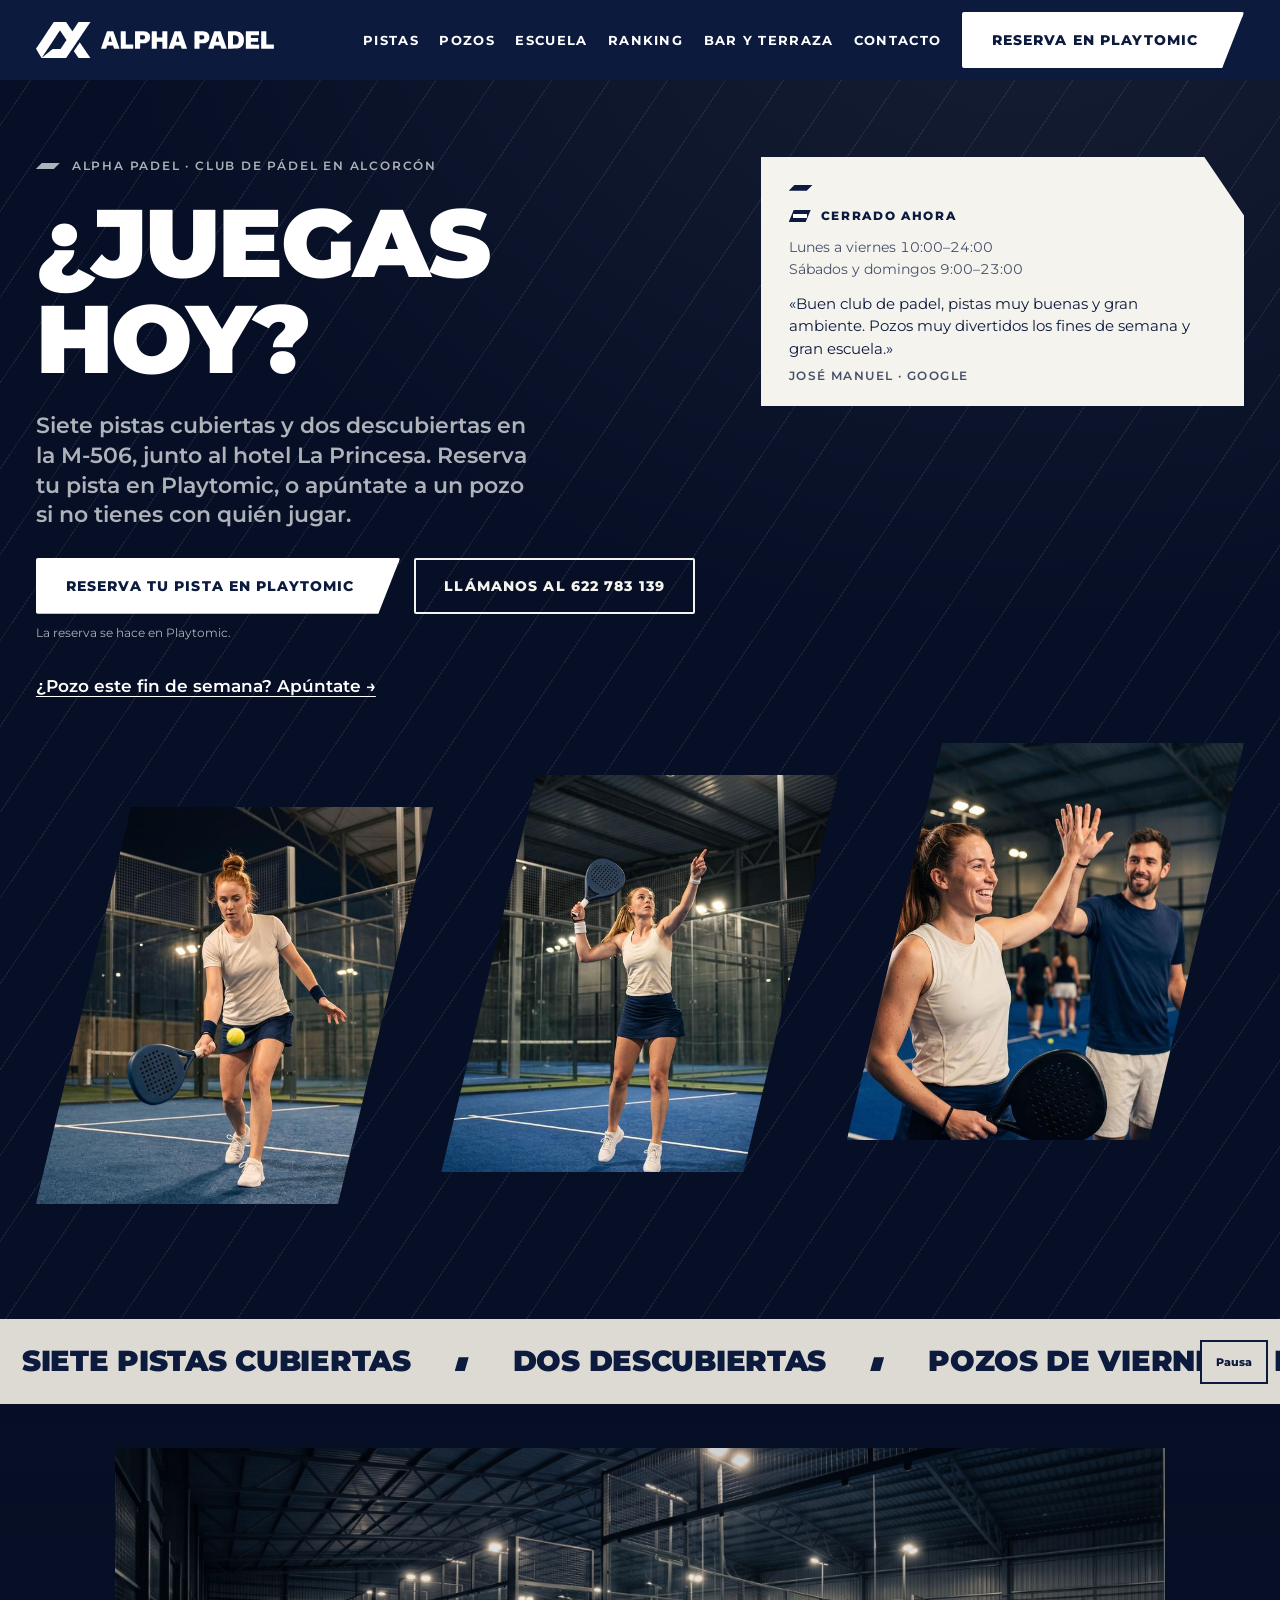
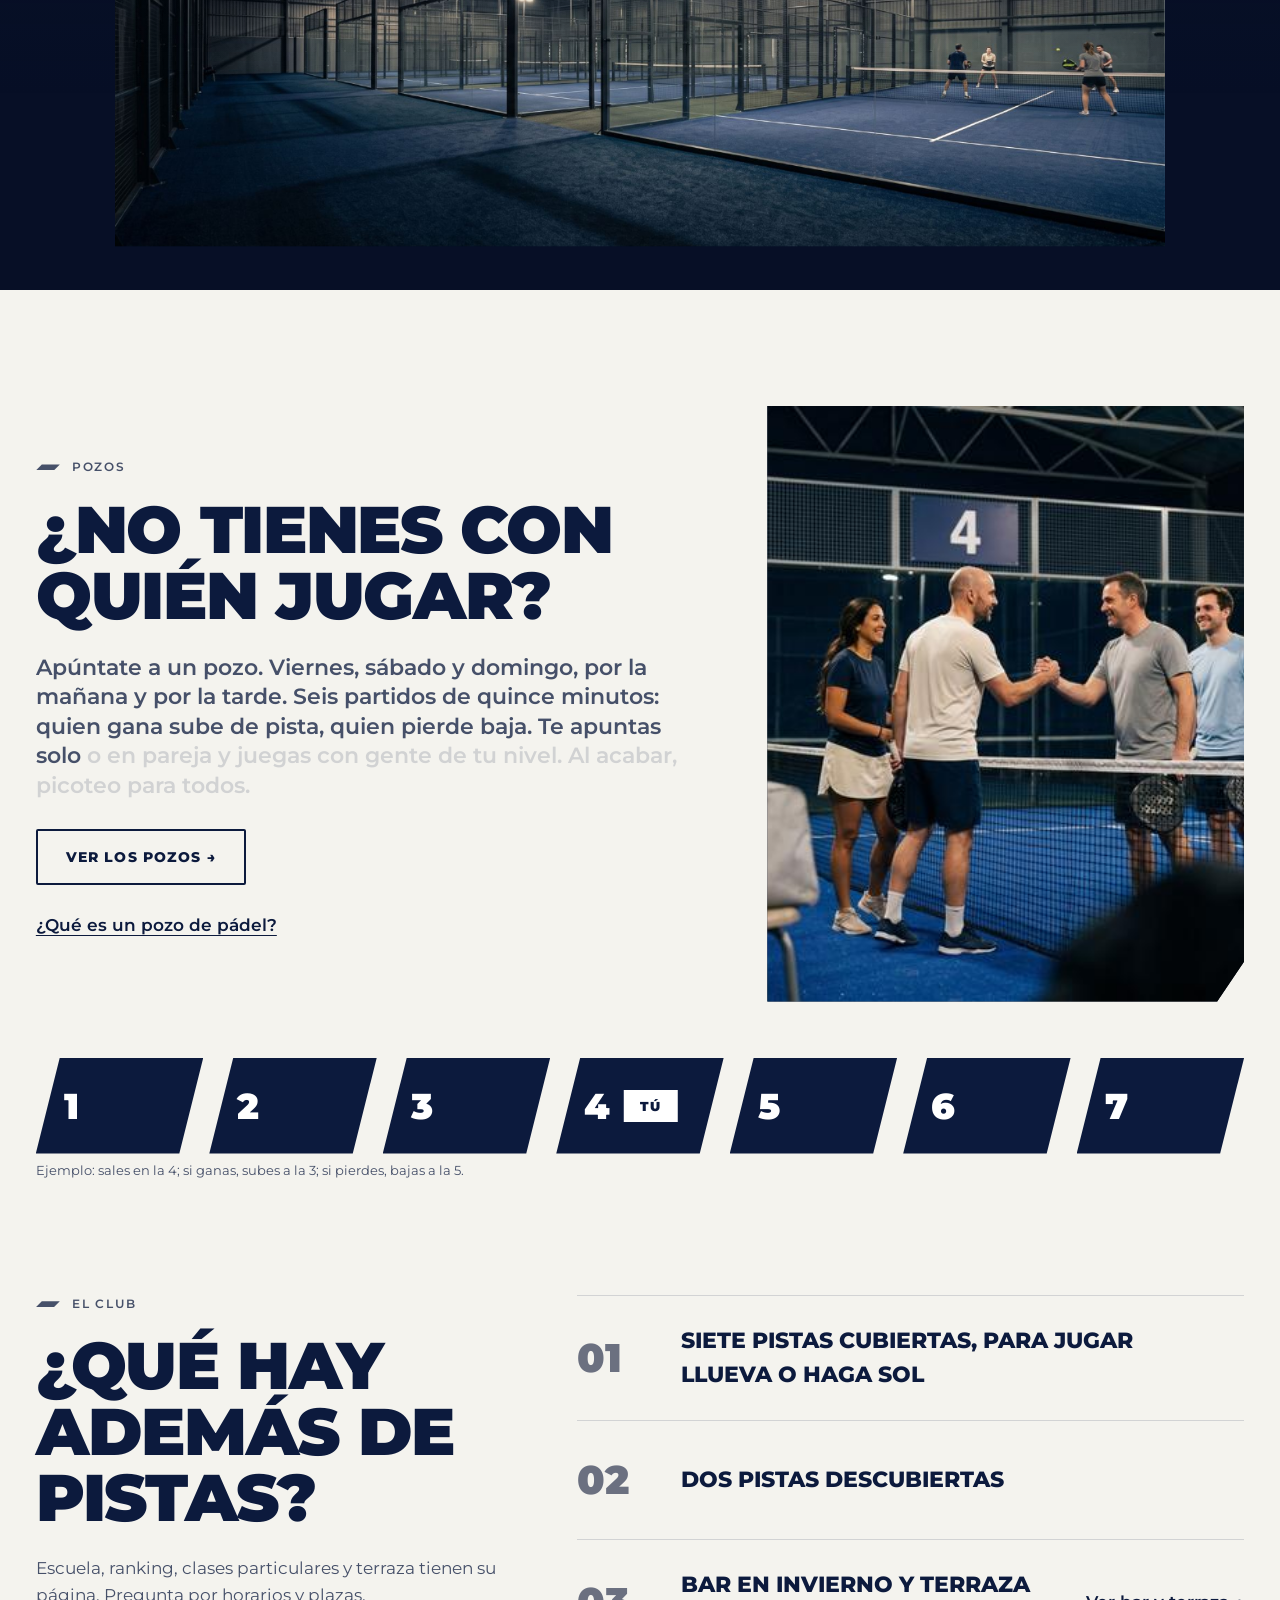
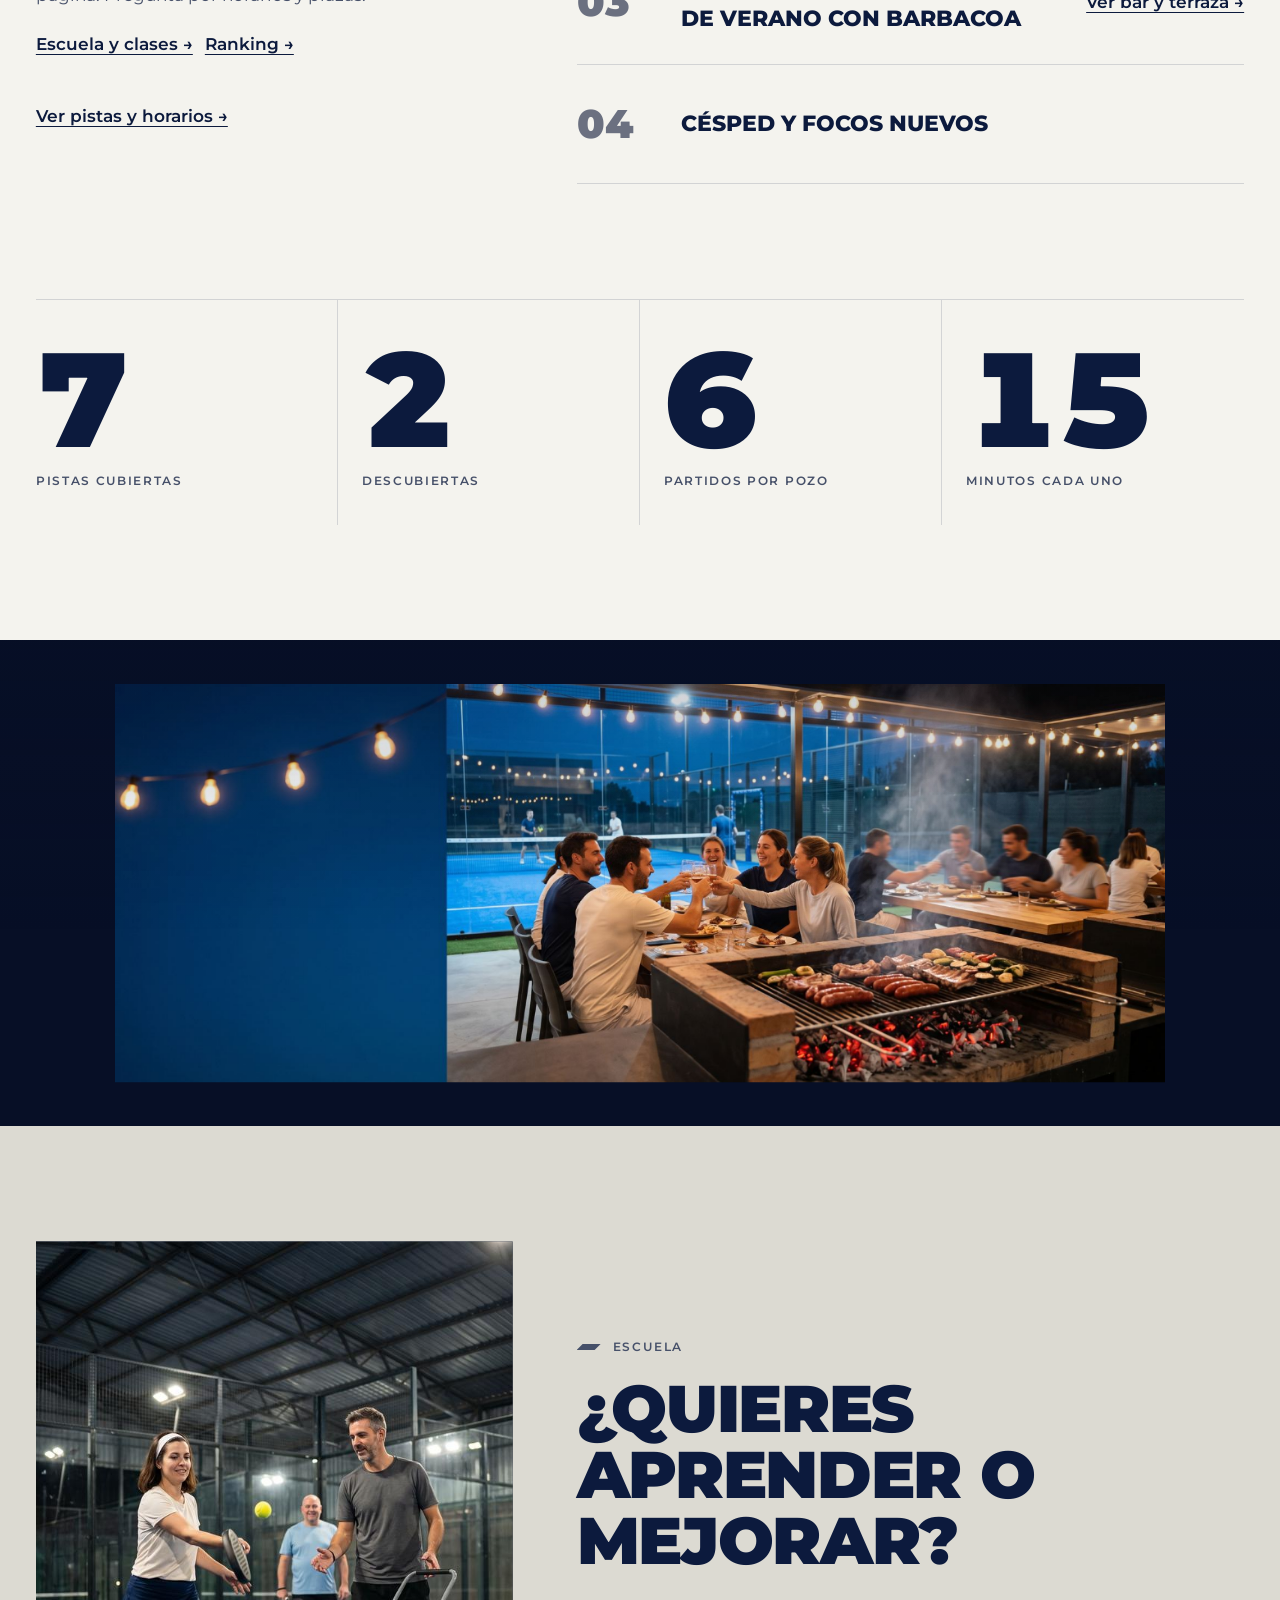
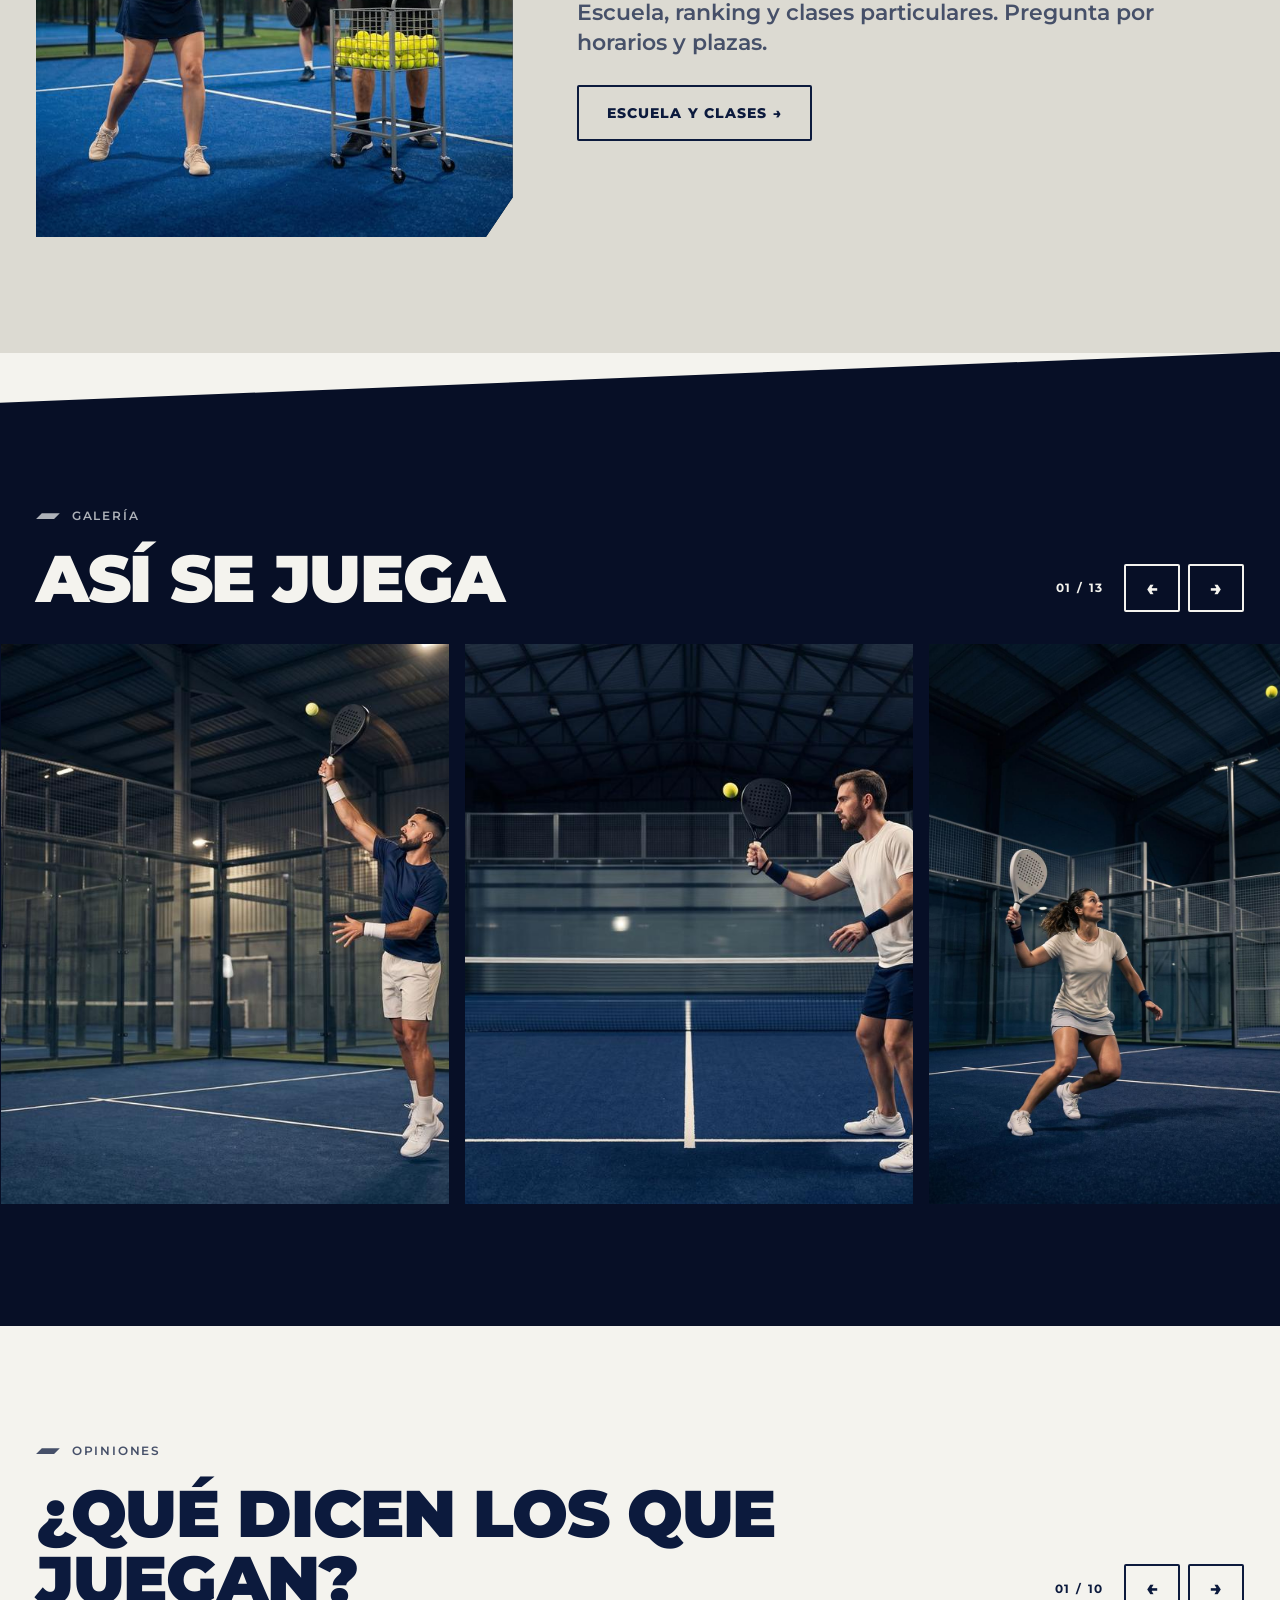
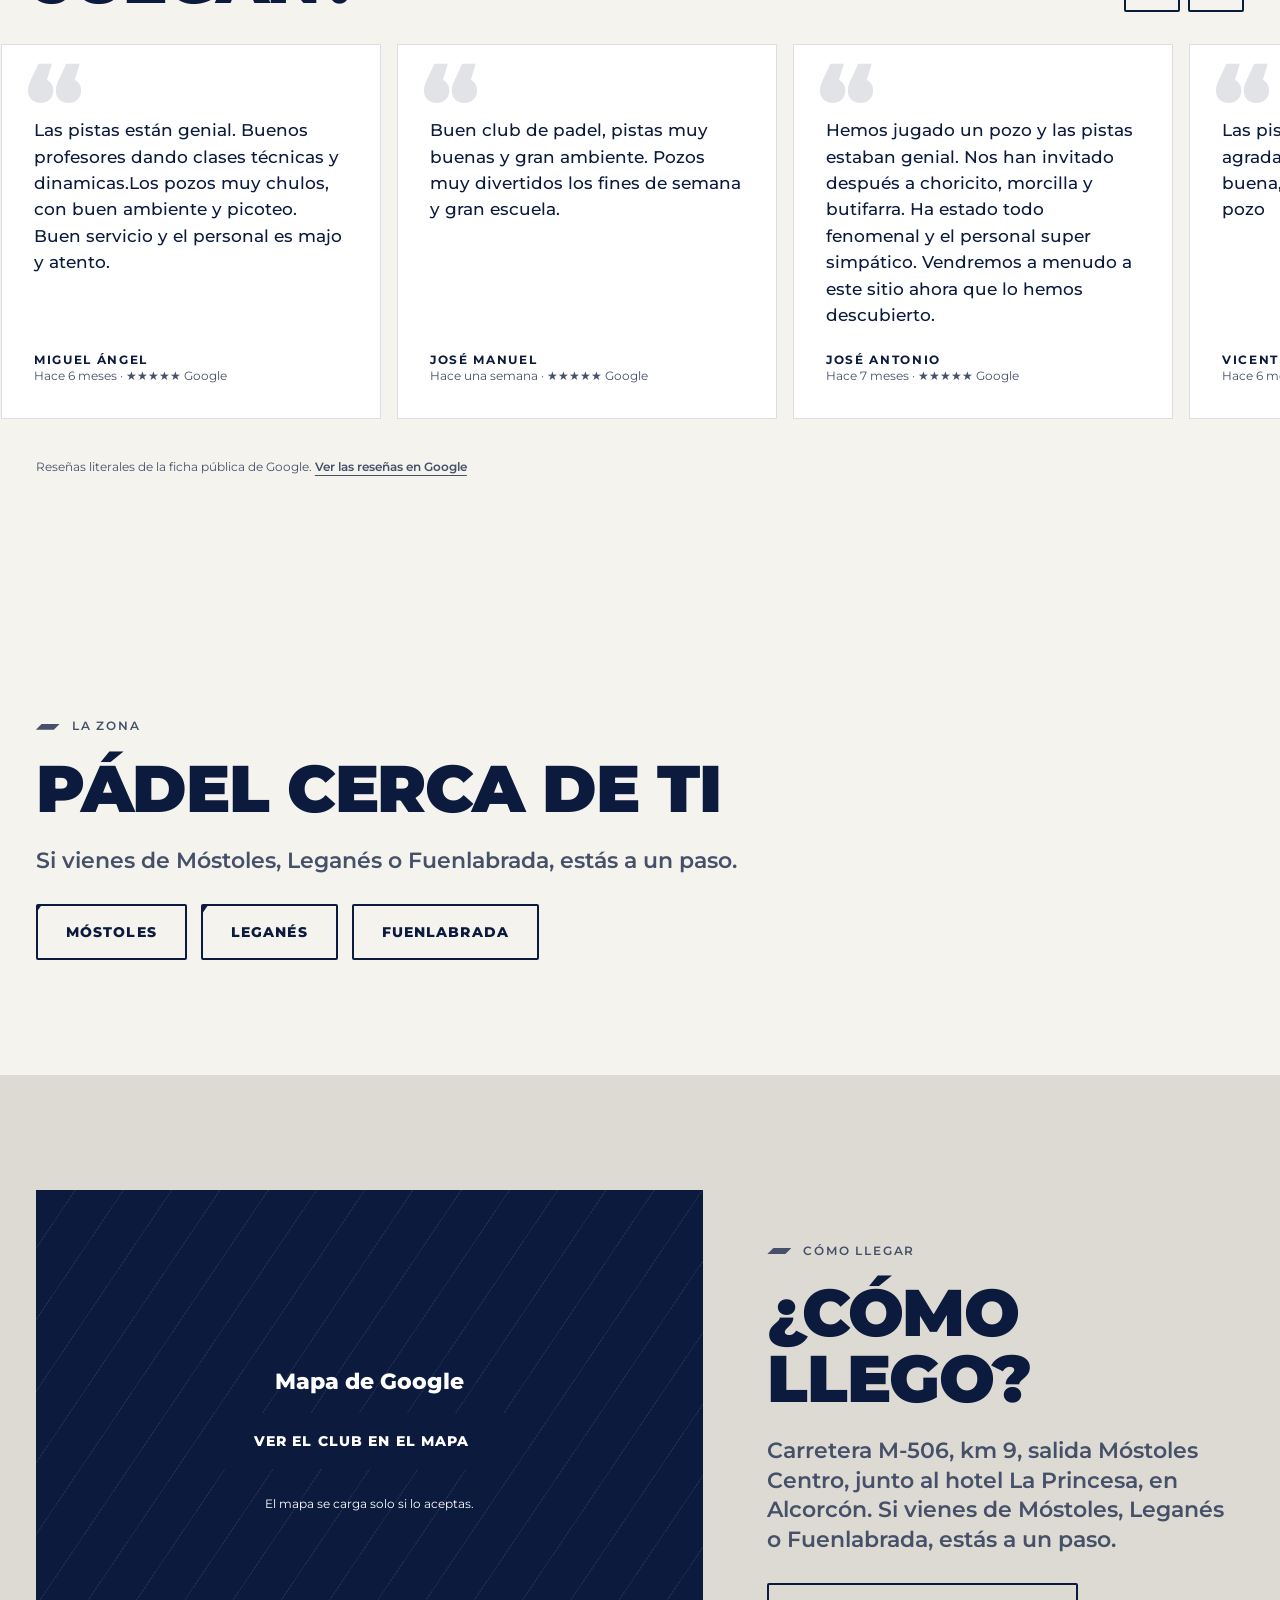
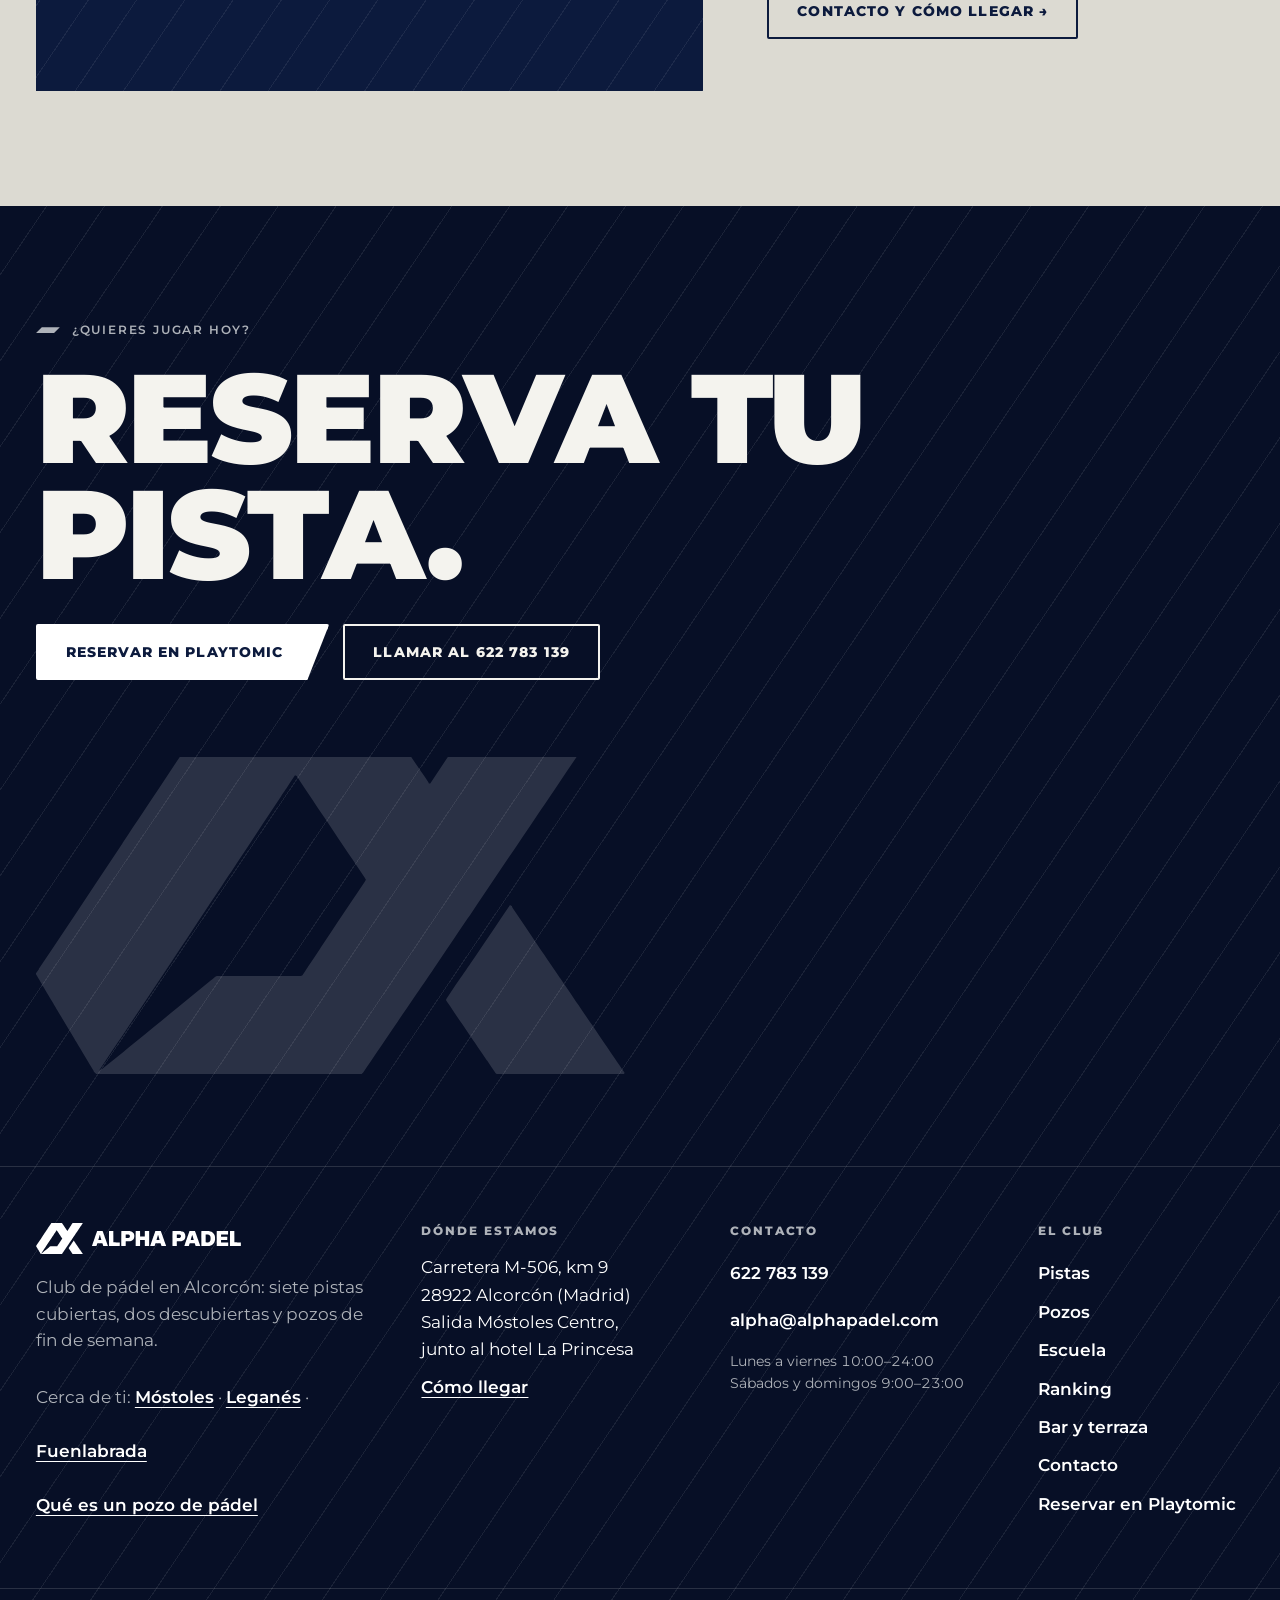
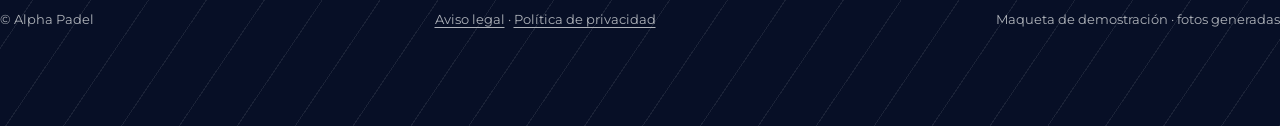
==== index.html @ 0576c7b0 "Add files via upload" ====
<!doctype html>
<html lang="es">
<head>
<meta charset="utf-8">
<meta name="viewport" content="width=device-width,initial-scale=1">
<title>Club de pádel en Alcorcón: pistas cubiertas y pozos</title>
<meta name="description" content="Siete pistas cubiertas y dos descubiertas en la M-506, junto al hotel La Princesa. Reserva tu pista en Playtomic o apúntate a un pozo de fin de semana.">
<meta name="robots" content="noindex">
<link rel="icon" href="imagenes/favicon.svg" type="image/svg+xml">
<link rel="preload" href="fonts/Montserrat-Variable.woff2" as="font" type="font/woff2" crossorigin>
<link rel="stylesheet" href="css/estilo.css">
<script type="application/ld+json">{"@context": "https://schema.org", "@type": "SportsActivityLocation", "name": "Alpha Padel", "telephone": "+34622783139", "email": "alpha@alphapadel.com", "url": "https://alphapadel.com/", "description": "Club de pádel en Alcorcón: siete pistas cubiertas, dos descubiertas y pozos de fin de semana.", "address": {"@type": "PostalAddress", "streetAddress": "Carretera M-506, km 9", "postalCode": "28922", "addressLocality": "Alcorcón", "addressRegion": "Madrid", "addressCountry": "ES"}, "openingHoursSpecification": [{"@type": "OpeningHoursSpecification", "dayOfWeek": ["Monday", "Tuesday", "Wednesday", "Thursday", "Friday"], "opens": "10:00", "closes": "24:00"}, {"@type": "OpeningHoursSpecification", "dayOfWeek": ["Saturday", "Sunday"], "opens": "09:00", "closes": "23:00"}]}</script>
</head>
<body>
<a class="sr" href="#principal">Saltar al contenido</a>
<header class="cab"><div class="cont">
<a class="logo" href="./" aria-label="Alpha Padel, inicio"><img src="imagenes/logo-horizontal-blanco.svg" alt="Alpha Padel" width="238" height="36"></a>
<nav aria-label="Principal"><a href="pistas-y-tarifas/">Pistas</a><a href="pozos/">Pozos</a><a href="escuela-de-padel/">Escuela</a><a href="ranking/">Ranking</a><a href="bar-y-terraza/">Bar y terraza</a><a href="contacto/">Contacto</a><a class="btn" href="https://playtomic.com/clubs/alpha-padel" rel="noopener"><span>Reserva en Playtomic</span></a></nav>
<button class="menu-b" aria-label="Abrir el menú" aria-expanded="false"><i></i><i></i></button>
</div></header>
<div class="panel" role="dialog" aria-label="Menú"><button class="cerrar" aria-label="Cerrar el menú">×</button>
<a href="" aria-current="page">Inicio</a><a href="pistas-y-tarifas/">Pistas</a><a href="pozos/">Pozos</a><a href="escuela-de-padel/">Escuela</a><a href="ranking/">Ranking</a><a href="bar-y-terraza/">Bar y terraza</a><a href="contacto/">Contacto</a><a href="https://playtomic.com/clubs/alpha-padel">Reserva en Playtomic</a><a href="tel:+34622783139">Llamar</a></div>
<main id="principal">
<section class="portada prof"><div class="cont">
<div><p class="eti">Alpha Padel · Club de pádel en Alcorcón</p><h1 class="disp">¿Juegas hoy?</h1>
<p class="sub txt" style="max-width:34ch">Siete pistas cubiertas y dos descubiertas en la M-506, junto al hotel La Princesa. Reserva tu pista en Playtomic, o apúntate a un pozo si no tienes con quién jugar.</p>
<div class="grupo"><a class="btn" href="https://playtomic.com/clubs/alpha-padel" rel="noopener"><span>Reserva tu pista en Playtomic</span></a><a class="btn sec2" href="tel:+34622783139"><span>Llámanos al 622 783 139</span></a></div><p class="micro">La reserva se hace en Playtomic.</p>
<p style="margin-top:20px"><a class="enl" href="pozos/">¿Pozo este fin de semana? Apúntate →</a></p></div>
<aside class="estado rev" aria-label="Estado del club"><div class="fil"></div>
<div class="est-l"><span class="par"></span><span class="t">Abierto ahora</span></div>
<p class="hor">Lunes a viernes 10:00–24:00<br>Sábados y domingos 9:00–23:00</p>
<blockquote>«Buen club de padel, pistas muy buenas y gran ambiente. Pozos muy divertidos los fines de semana y gran escuela.»<cite>José Manuel · Google</cite></blockquote></aside>
<div class="tira"><div class="foto" ><img src="imagenes/fotos/jugadora-recibe-bola-pista-cubierta.jpg" srcset="imagenes/fotos/jugadora-recibe-bola-pista-cubierta-640.jpg 640w, imagenes/fotos/jugadora-recibe-bola-pista-cubierta-1100.jpg 1100w, imagenes/fotos/jugadora-recibe-bola-pista-cubierta.jpg 1920w" sizes="(max-width:767px) 34vw, 450px" alt="Jugadora recibe una bola en una pista cubierta de noche" loading="eager" decoding="async"></div><div class="foto" ><img src="imagenes/fotos/jugadora-salta-a-por-la-bola.jpg" srcset="imagenes/fotos/jugadora-salta-a-por-la-bola-640.jpg 640w, imagenes/fotos/jugadora-salta-a-por-la-bola-1100.jpg 1100w, imagenes/fotos/jugadora-salta-a-por-la-bola.jpg 1920w" sizes="(max-width:767px) 34vw, 450px" alt="Jugadora salta a por la bola bajo los focos" loading="eager" decoding="async"></div><div class="foto" ><img src="imagenes/fotos/jugadores-chocan-la-mano-sonriendo.jpg" srcset="imagenes/fotos/jugadores-chocan-la-mano-sonriendo-640.jpg 640w, imagenes/fotos/jugadores-chocan-la-mano-sonriendo-1100.jpg 1100w, imagenes/fotos/jugadores-chocan-la-mano-sonriendo.jpg 1920w" sizes="(max-width:767px) 34vw, 450px" alt="Dos jugadores chocan la mano sonriendo" loading="eager" decoding="async"></div></div>
</div></section>
<section class="cinta" aria-label="Datos del club"><div class="cinta-p"><span>Siete pistas cubiertas</span><span>Dos descubiertas</span><span>Pozos de viernes a domingo</span><span>Seis partidos de quince minutos</span><span>Picoteo al acabar</span><span>Bar en invierno</span><span>Terraza de verano con barbacoa</span><span aria-hidden="true">Siete pistas cubiertas</span><span aria-hidden="true">Dos descubiertas</span><span aria-hidden="true">Pozos de viernes a domingo</span><span aria-hidden="true">Seis partidos de quince minutos</span><span aria-hidden="true">Picoteo al acabar</span><span aria-hidden="true">Bar en invierno</span><span aria-hidden="true">Terraza de verano con barbacoa</span></div>
<button class="pausa-b" type="button" aria-label="Pausa: detener la cinta" aria-pressed="false">Pausa</button></section>
<section class="banda" aria-label="Hilera de pistas cubiertas"><div class="foto ancho" ><img src="imagenes/fotos/hilera-de-pistas-cubiertas.jpg" srcset="imagenes/fotos/hilera-de-pistas-cubiertas-640.jpg 640w, imagenes/fotos/hilera-de-pistas-cubiertas-1100.jpg 1100w, imagenes/fotos/hilera-de-pistas-cubiertas.jpg 1920w" sizes="100vw" alt="Hilera de pistas cubiertas" loading="lazy" decoding="async"></div></section>
<section class="sec" id="pozo"><div class="cont"><div class="dos">
<div class="rev"><p class="eti">Pozos</p><h2 class="h1">¿No tienes con quién jugar?</h2>
<p class="sub txt" data-enciende>Apúntate a un pozo. Viernes, sábado y domingo, por la mañana y por la tarde. Seis partidos de quince minutos: quien gana sube de pista, quien pierde baja. Te apuntas solo o en pareja y juegas con gente de tu nivel. Al acabar, picoteo para todos.</p>
<div class="grupo"><a class="btn sec2" href="pozos/"><span>Ver los pozos →</span></a></div><p style="margin-top:16px"><a class="enl" href="blog/que-es-un-pozo-de-padel/">¿Qué es un pozo de pádel?</a></p></div>
<div class="foto corte rev foto-bn" ><img src="imagenes/fotos/saludo-en-la-red-fin-de-pozo.jpg" srcset="imagenes/fotos/saludo-en-la-red-fin-de-pozo-640.jpg 640w, imagenes/fotos/saludo-en-la-red-fin-de-pozo-1100.jpg 1100w, imagenes/fotos/saludo-en-la-red-fin-de-pozo.jpg 1920w" sizes="(max-width:1023px) 100vw, 48vw" alt="Jugadores se saludan en la red al acabar el pozo" loading="lazy" decoding="async"></div>
</div>
<div class="tira-pozo" aria-label="Las siete pistas de un pozo: sales en la 4"><div style="--i:0">1</div><div style="--i:1">2</div><div style="--i:2">3</div><div class="yo" style="--i:3">4</div><div style="--i:4">5</div><div style="--i:5">6</div><div style="--i:6">7</div><small>Ejemplo: sales en la 4; si ganas, subes a la 3; si pierdes, bajas a la 5.</small></div>
</div></section>
<section class="sec" style="padding-top:0"><div class="cont"><div class="dos inv" style="align-items:start">
<div class="rev"><p class="eti">El club</p><h2 class="h1">¿Qué hay además de pistas?</h2><p class="txt">Escuela, ranking, clases particulares y terraza tienen su página. Pregunta por horarios y plazas.</p><p style="margin-top:12px"><a class="enl" href="escuela-de-padel/">Escuela y clases →</a> &nbsp; <a class="enl" href="ranking/">Ranking →</a></p><p style="margin-top:24px"><a class="enl" href="pistas-y-tarifas/">Ver pistas y horarios →</a></p></div>
<div class="filas">
<div class="fila rev"><b>01</b><h3>Siete pistas cubiertas, para jugar llueva o haga sol</h3><span></span></div>
<div class="fila rev" style="--d:.08s"><b>02</b><h3>Dos pistas descubiertas</h3><span></span></div>
<div class="fila rev" style="--d:.16s"><b>03</b><h3>Bar en invierno y terraza de verano con barbacoa</h3><a class="enl" href="bar-y-terraza/">Ver bar y terraza →</a></div>
<div class="fila rev" style="--d:.24s"><b>04</b><h3>Césped y focos nuevos</h3><span></span></div>
</div></div></div></section>
<section class="sec" style="padding-top:0"><div class="cont"><div class="cifras">
<div class="cifra rev"><b data-n="7">7</b><span>Pistas cubiertas</span></div>
<div class="cifra rev" style="--d:.08s"><b data-n="2">2</b><span>Descubiertas</span></div>
<div class="cifra rev" style="--d:.16s"><b data-n="6">6</b><span>Partidos por pozo</span></div>
<div class="cifra rev" style="--d:.24s"><b data-n="15">15</b><span>Minutos cada uno</span></div>
</div></div></section>
<section class="banda" aria-label="Terraza de verano"><div class="foto ancho" ><img src="imagenes/fotos/terraza-barbacoa-anochecer.jpg" srcset="imagenes/fotos/terraza-barbacoa-anochecer-640.jpg 640w, imagenes/fotos/terraza-barbacoa-anochecer-1100.jpg 1100w, imagenes/fotos/terraza-barbacoa-anochecer.jpg 1920w" sizes="100vw" alt="Terraza de verano con barbacoa al anochecer" loading="lazy" decoding="async"></div></section>
<section class="sec calido"><div class="cont"><div class="dos inv">
<div class="foto corte rev foto-bn" ><img src="imagenes/fotos/clase-con-cesta-de-bolas.jpg" srcset="imagenes/fotos/clase-con-cesta-de-bolas-640.jpg 640w, imagenes/fotos/clase-con-cesta-de-bolas-1100.jpg 1100w, imagenes/fotos/clase-con-cesta-de-bolas.jpg 1920w" sizes="(max-width:1023px) 100vw, 48vw" alt="Clase de pádel con cesta de bolas" loading="lazy" decoding="async"></div>
<div class="rev"><p class="eti">Escuela</p><h2 class="h1">¿Quieres aprender o mejorar?</h2><p class="sub txt">Escuela, ranking y clases particulares. Pregunta por horarios y plazas.</p>
<div class="grupo"><a class="btn sec2" href="escuela-de-padel/"><span>Escuela y clases →</span></a></div></div>
</div></div></section>
<section class="sec prof corte-d" id="asi-se-juega" data-carr aria-label="Así se juega"><div class="carr-c"><div class="cont"><div class="carr-t"><div><p class="eti">Galería</p><h2 class="h1">Así se juega</h2></div>
<div style="display:flex;align-items:center;gap:20px"><span class="cont-n" aria-live="polite">01 / 13</span><div class="flechas"><button type="button" data-dir="-1" aria-label="Anterior">←</button><button type="button" data-dir="1" aria-label="Siguiente">→</button></div></div></div></div>
<div class="carr" tabindex="0" aria-label="Fotos del club">
<div class="foto  foto-bn" ><img src="imagenes/fotos/remate-saque-pista-cubierta.jpg" srcset="imagenes/fotos/remate-saque-pista-cubierta-640.jpg 640w, imagenes/fotos/remate-saque-pista-cubierta-1100.jpg 1100w, imagenes/fotos/remate-saque-pista-cubierta.jpg 1920w" sizes="(max-width:767px) 82vw, 840px" alt="Ambiente del club" loading="lazy" decoding="async"></div><div class="foto  foto-bn" ><img src="imagenes/fotos/jugador-prepara-golpe.jpg" srcset="imagenes/fotos/jugador-prepara-golpe-640.jpg 640w, imagenes/fotos/jugador-prepara-golpe-1100.jpg 1100w, imagenes/fotos/jugador-prepara-golpe.jpg 1920w" sizes="(max-width:767px) 82vw, 840px" alt="Ambiente del club" loading="lazy" decoding="async"></div><div class="foto  foto-bn" ><img src="imagenes/fotos/jugadora-corre-hacia-la-bola.jpg" srcset="imagenes/fotos/jugadora-corre-hacia-la-bola-640.jpg 640w, imagenes/fotos/jugadora-corre-hacia-la-bola-1100.jpg 1100w, imagenes/fotos/jugadora-corre-hacia-la-bola.jpg 1920w" sizes="(max-width:767px) 82vw, 840px" alt="Ambiente del club" loading="lazy" decoding="async"></div><div class="foto h foto-bn" ><img src="imagenes/fotos/pista-descubierta-atardecer.jpg" srcset="imagenes/fotos/pista-descubierta-atardecer-640.jpg 640w, imagenes/fotos/pista-descubierta-atardecer-1100.jpg 1100w, imagenes/fotos/pista-descubierta-atardecer.jpg 1920w" sizes="(max-width:767px) 82vw, 840px" alt="Ambiente del club" loading="lazy" decoding="async"></div><div class="foto  foto-bn" ><img src="imagenes/fotos/jugadora-golpe-de-derecha.jpg" srcset="imagenes/fotos/jugadora-golpe-de-derecha-640.jpg 640w, imagenes/fotos/jugadora-golpe-de-derecha-1100.jpg 1100w, imagenes/fotos/jugadora-golpe-de-derecha.jpg 1920w" sizes="(max-width:767px) 82vw, 840px" alt="Ambiente del club" loading="lazy" decoding="async"></div><div class="foto  foto-bn" ><img src="imagenes/fotos/jugador-golpe-pista-cubierta.jpg" srcset="imagenes/fotos/jugador-golpe-pista-cubierta-640.jpg 640w, imagenes/fotos/jugador-golpe-pista-cubierta-1100.jpg 1100w, imagenes/fotos/jugador-golpe-pista-cubierta.jpg 1920w" sizes="(max-width:767px) 82vw, 840px" alt="Ambiente del club" loading="lazy" decoding="async"></div><div class="foto  foto-bn" ><img src="imagenes/fotos/pareja-jugando-en-la-red.jpg" srcset="imagenes/fotos/pareja-jugando-en-la-red-640.jpg 640w, imagenes/fotos/pareja-jugando-en-la-red-1100.jpg 1100w, imagenes/fotos/pareja-jugando-en-la-red.jpg 1920w" sizes="(max-width:767px) 82vw, 840px" alt="Ambiente del club" loading="lazy" decoding="async"></div><div class="foto h foto-bn" ><img src="imagenes/fotos/amigos-picoteo-bar-vertical.jpg" srcset="imagenes/fotos/amigos-picoteo-bar-vertical-640.jpg 640w, imagenes/fotos/amigos-picoteo-bar-vertical-1100.jpg 1100w, imagenes/fotos/amigos-picoteo-bar-vertical.jpg 1920w" sizes="(max-width:767px) 82vw, 840px" alt="Ambiente del club" loading="lazy" decoding="async"></div><div class="foto  foto-bn" ><img src="imagenes/fotos/grupo-picoteo-cerveza-bar.jpg" srcset="imagenes/fotos/grupo-picoteo-cerveza-bar-640.jpg 640w, imagenes/fotos/grupo-picoteo-cerveza-bar-1100.jpg 1100w, imagenes/fotos/grupo-picoteo-cerveza-bar.jpg 1920w" sizes="(max-width:767px) 82vw, 840px" alt="Ambiente del club" loading="lazy" decoding="async"></div><div class="foto  foto-bn" ><img src="imagenes/fotos/jugador-espera-en-la-red.jpg" srcset="imagenes/fotos/jugador-espera-en-la-red-640.jpg 640w, imagenes/fotos/jugador-espera-en-la-red-1100.jpg 1100w, imagenes/fotos/jugador-espera-en-la-red.jpg 1920w" sizes="(max-width:767px) 82vw, 840px" alt="Ambiente del club" loading="lazy" decoding="async"></div><div class="foto  foto-bn" ><img src="imagenes/fotos/cambio-de-pista-en-pozo.jpg" srcset="imagenes/fotos/cambio-de-pista-en-pozo-640.jpg 640w, imagenes/fotos/cambio-de-pista-en-pozo-1100.jpg 1100w, imagenes/fotos/cambio-de-pista-en-pozo.jpg 1920w" sizes="(max-width:767px) 82vw, 840px" alt="Ambiente del club" loading="lazy" decoding="async"></div><div class="foto h foto-bn" ><img src="imagenes/fotos/jugadores-chocan-la-mano-tras-partido.jpg" srcset="imagenes/fotos/jugadores-chocan-la-mano-tras-partido-640.jpg 640w, imagenes/fotos/jugadores-chocan-la-mano-tras-partido-1100.jpg 1100w, imagenes/fotos/jugadores-chocan-la-mano-tras-partido.jpg 1920w" sizes="(max-width:767px) 82vw, 840px" alt="Ambiente del club" loading="lazy" decoding="async"></div>
<div class="ult"><a href="pozos/">Apúntate a un pozo →</a></div></div></div></section>
<section class="sec" id="opiniones" data-carr><div class="carr-c"><div class="cont"><div class="carr-t"><div><p class="eti">Opiniones</p><h2 class="h1">¿Qué dicen los que juegan?</h2></div>
<div style="display:flex;align-items:center;gap:20px"><span class="cont-n" aria-live="polite">01 / 10</span><div class="flechas"><button type="button" data-dir="-1" aria-label="Anterior">←</button><button type="button" data-dir="1" aria-label="Siguiente">→</button></div></div></div></div>
<div class="carr" tabindex="0" aria-label="Reseñas de Google"><article class="rev-c"><p>Las pistas están genial. Buenos profesores dando clases técnicas y dinamicas.Los pozos muy chulos, con buen ambiente y picoteo. Buen servicio y el personal es majo y atento.</p><b>Miguel Ángel</b><small>Hace 6 meses · ★★★★★ Google</small></article><article class="rev-c"><p>Buen club de padel, pistas muy buenas y gran ambiente. Pozos muy divertidos los fines de semana y gran escuela.</p><b>José Manuel</b><small>Hace una semana · ★★★★★ Google</small></article><article class="rev-c"><p>Hemos jugado un pozo y las pistas estaban genial. Nos han invitado después a choricito, morcilla y butifarra. Ha estado todo fenomenal y el personal super simpático. Vendremos a menudo a este sitio ahora que lo hemos descubierto.</p><b>José Antonio</b><small>Hace 7 meses · ★★★★★ Google</small></article><article class="rev-c"><p>Las pistas está muy bien, gente agradable y la hamburguesa muy buena, entra de lujo después del pozo</p><b>Vicente</b><small>Hace 6 meses · ★★★★★ Google</small></article><article class="rev-c"><p>Genial , hemos empezado a ir con más frecuencia a este club , ya que las instalaciones nos gustan , nos tratan genial y hay muy buen ambiente , siempre a disposición y atentos , gracias :)</p><b>Natalia</b><small>Hace 9 meses · ★★★★★ Google</small></article><article class="rev-c"><p>Las instalaciones son increíbles y el personal es majísimo lo recomiendo mucho</p><b>Adrián</b><small>Hace 6 meses · ★★★★★ Google</small></article><article class="rev-c"><p>Que sol, que terraza, que agua calentita al acabar de jugar.... Pero después, no conozco un sitio con los tercios más fríos!!!!! Muy recomendable jugar en Alpha Padel.</p><b>Tomás</b><small>Hace 6 meses · ★★★★★ Google</small></article><article class="rev-c"><p>Hacia mucho que no iba, pero las cosas no han cambiado. Muy bien, los responsables, muy implicados y muy agradables. Buen sitio</p><b>Christian</b><small>Hace 2 meses · ★★★★★ Google</small></article><article class="rev-c"><p>Estoy muy contento, porque he descubierto un lugar muy agradable familiar y un trato Exquisito y muy profesionales.volveré Seguro.</p><b>José Alberto</b><small>Hace 6 meses · ★★★★★ Google</small></article><article class="rev-c"><p>Muy buen sitio, se juega agusto y gente muy amable</p><b>Bemba</b><small>Hace 7 meses · ★★★★★ Google</small></article></div>
<div class="cont"><p class="micro" style="margin-top:20px">Reseñas literales de la ficha pública de Google. <a class="enl" href="https://www.google.com/maps?cid=16412759027479425247" rel="noopener">Ver las reseñas en Google</a></p></div></div></section>
<section class="sec" id="zona"><div class="cont"><div class="rev"><p class="eti">La zona</p><h2 class="h1">Pádel cerca de ti</h2>
<p class="sub txt">Si vienes de Móstoles, Leganés o Fuenlabrada, estás a un paso.</p>
<div class="grupo"><a class="btn sec2" href="padel-mostoles/"><span>Móstoles</span></a><a class="btn sec2" href="padel-leganes/"><span>Leganés</span></a><a class="btn sec2" href="padel-fuenlabrada/"><span>Fuenlabrada</span></a></div></div></div></section>
<section class="sec calido" id="como-llego"><div class="cont"><div class="dos">
<div class="mapa" style="aspect-ratio:4/3"><p class="sub" style="max-width:24ch;text-align:center;font-weight:800">Mapa de Google</p><a class="btn" data-mapa="https://maps.google.com/maps?q=Carretera+M-506+km+9+28922+Alcorc%C3%B3n&amp;output=embed" href="https://www.google.com/maps?cid=16412759027479425247" rel="noopener"><span>Ver el club en el mapa</span></a><p class="micro" style="color:#fff">El mapa se carga solo si lo aceptas.</p></div>
<div class="rev"><p class="eti">Cómo llegar</p><h2 class="h1">¿Cómo llego?</h2><p class="sub txt">Carretera M-506, km 9, salida Móstoles Centro, junto al hotel La Princesa, en Alcorcón. Si vienes de Móstoles, Leganés o Fuenlabrada, estás a un paso.</p><div class="grupo"><a class="btn sec2" href="contacto/"><span>Contacto y cómo llegar →</span></a></div></div>
</div></div></section>
</main>
<footer class="pie prof"><div class="cont">
<p class="eti">¿Quieres jugar hoy?</p>
<p class="cierre">Reserva tu pista.</p>
<div class="grupo"><a class="btn" href="https://playtomic.com/clubs/alpha-padel" rel="noopener"><span>Reservar en Playtomic</span></a><a class="btn sec2" href="tel:+34622783139"><span>Llamar al 622 783 139</span></a></div>
</div>
<div class="pie-a" aria-hidden="true"><img src="imagenes/simbolo-blanco.svg" alt="" width="640" height="640"></div>
<div class="cont pie-f">
<div class="pf-m"><img src="imagenes/logo-horizontal-blanco.svg" alt="Alpha Padel" width="205" height="31"><p>Club de pádel en Alcorcón: siete pistas cubiertas, dos descubiertas y pozos de fin de semana.</p><p class="pf-z">Cerca de ti: <a class="enl" href="padel-mostoles/">Móstoles</a> · <a class="enl" href="padel-leganes/">Leganés</a> · <a class="enl" href="padel-fuenlabrada/">Fuenlabrada</a><br><a class="enl" href="blog/que-es-un-pozo-de-padel/">Qué es un pozo de pádel</a></p></div>
<div><h2>Dónde estamos</h2><address>Carretera M-506, km 9<br>28922 Alcorcón (Madrid)<br>Salida Móstoles Centro,<br>junto al hotel La Princesa</address><p><a class="enl" href="https://www.google.com/maps?cid=16412759027479425247" rel="noopener">Cómo llegar</a></p></div>
<div><h2>Contacto</h2><p><a href="tel:+34622783139">622 783 139</a></p><p><a href="mailto:alpha@alphapadel.com">alpha@alphapadel.com</a></p><p class="pf-h">Lunes a viernes 10:00–24:00<br>Sábados y domingos 9:00–23:00</p></div>
<div><h2>El club</h2><ul><li><a href="pistas-y-tarifas/">Pistas</a></li><li><a href="pozos/">Pozos</a></li><li><a href="escuela-de-padel/">Escuela</a></li><li><a href="ranking/">Ranking</a></li><li><a href="bar-y-terraza/">Bar y terraza</a></li><li><a href="contacto/">Contacto</a></li><li><a href="https://playtomic.com/clubs/alpha-padel" rel="noopener">Reservar en Playtomic</a></li></ul></div>
</div>
<div class="cont pie-leg"><span>© Alpha Padel</span><span><a href="aviso-legal/">Aviso legal</a> · <a href="politica-de-privacidad/">Política de privacidad</a></span><span>Maqueta de demostración · fotos generadas</span></div>
</footer>
<div class="barra" aria-label="Reserva rápida"><a class="rp" href="https://playtomic.com/clubs/alpha-padel" rel="noopener">Reserva tu pista<small>en Playtomic</small></a><a class="ll" href="tel:+34622783139">Llamar</a></div>
<script src="js/maqueta.js" defer></script>
</body>
</html>
---- css/estilo.css ----
/* Alpha Padel · maqueta de venta · tokens de FIRMA.md §5 · tema derivado de 008-ALERIC/tema (código propio) */
@font-face{font-family:'Montserrat';src:url('../fonts/Montserrat-Variable.woff2') format('woff2');font-weight:100 900;font-display:swap}
:root{
  --ap-marino:#0C1A3D;--ap-marino-profundo:#070F26;--ap-blanco-pista:#F4F3EE;--ap-gris-calido:#DCDAD2;
  --ap-gris-acero:#6B7080;--ap-gris-acero-texto:#565A66;--ap-gris-acero-sobre-oscuro:#979BA6;--ap-blanco:#fff;
  --ap-texto:var(--ap-marino);--ap-texto-2:#465069;--ap-texto-sobre-oscuro:#F4F3EE;--ap-texto-2-sobre-oscuro:#AEB2B9;
  --ap-filete:rgba(12,26,61,.14);--ap-filete-oscuro:rgba(244,243,238,.14);--ap-velo:rgba(7,15,38,.62);--ap-trama:rgba(255,255,255,.08);
  --t-display:clamp(2.875rem,1.6rem + 5.6vw,6rem);--t-h1:clamp(2.25rem,1.4rem + 3.4vw,4.5rem);
  --t-h2:clamp(1.75rem,1.3rem + 1.6vw,2.5rem);--t-cierre:clamp(3.5rem,1.5rem + 8vw,9.0625rem);
  --t-cifra:clamp(4.5rem,2rem + 8vw,9rem);--t-sub:clamp(1.125rem,1.05rem + .4vw,1.375rem);--t-cuerpo:clamp(1rem,.96rem + .2vw,1.0625rem);
  --mx:clamp(16px,2.8vw,40px);--sec:clamp(64px,9vw,144px);--cab:80px;
  --ease:cubic-bezier(.22,1,.36,1);--tan:.675; /* 1/tan(56°) */
}
*{box-sizing:border-box}
html{scroll-behavior:smooth;-webkit-text-size-adjust:100%}
body{margin:0;font-family:'Montserrat',Arial,sans-serif;font-size:var(--t-cuerpo);line-height:1.55;color:var(--ap-texto);background:var(--ap-blanco-pista);overflow-x:hidden}
h1,h2,h3,p,figure,ul{margin:0}
a{color:inherit}
img,svg{display:block;max-width:100%}
:focus-visible{outline:3px solid var(--ap-marino);outline-offset:2px}
.osc :focus-visible,.cab :focus-visible{outline-color:#fff}
.sr{position:absolute;width:1px;height:1px;overflow:hidden;clip:rect(0 0 0 0);white-space:nowrap}
.cont{max-width:1320px;margin:0 auto;padding:0 var(--mx)}
.sec{padding:var(--sec) 0;position:relative}
.osc{background:var(--ap-marino);color:var(--ap-texto-sobre-oscuro)}
.prof{background:var(--ap-marino-profundo);color:var(--ap-texto-sobre-oscuro)}
.calido{background:var(--ap-gris-calido)}
/* tipografía */
.eti{font-weight:600;font-size:.75rem;letter-spacing:.15em;text-transform:uppercase;display:flex;align-items:center;gap:12px;margin-bottom:20px;color:var(--ap-texto-2)}
.osc .eti,.prof .eti{color:var(--ap-texto-2-sobre-oscuro)}
.eti::before{content:"";width:24px;height:6px;background:currentColor;clip-path:polygon(6px 0,100% 0,calc(100% - 6px) 100%,0 100%)}
.disp,.h1,.h2,.cierre{font-weight:900;text-transform:uppercase;letter-spacing:-.02em;line-height:1}
.disp{font-size:var(--t-display)}.h1{font-size:var(--t-h1)}.h2{font-size:var(--t-h2);font-weight:800;margin-bottom:24px}
.cierre{font-size:var(--t-cierre);line-height:.92}
.sub{font-size:var(--t-sub);font-weight:600;line-height:1.35}
.txt{max-width:62ch;color:var(--ap-texto-2)}
.osc .txt,.prof .txt{color:var(--ap-texto-2-sobre-oscuro)}
.micro{font-size:12px;color:var(--ap-texto-2);margin-top:10px}.osc .micro,.prof .micro{color:var(--ap-texto-2-sobre-oscuro)}
/* botones */
.btn{--c:var(--ap-marino);--f:var(--ap-blanco-pista);position:relative;display:inline-flex;align-items:center;justify-content:center;min-height:56px;padding:0 44px 0 28px;border:2px solid var(--c);border-radius:2px;background:var(--c);color:var(--f);font:800 14px/1 'Montserrat',Arial,sans-serif;letter-spacing:.08em;text-transform:uppercase;text-decoration:none;cursor:pointer;overflow:hidden;clip-path:polygon(0 0,100% 0,calc(100% - 22px) 100%,0 100%);isolation:isolate;transition:transform .12s}
.btn::before{content:"";position:absolute;inset:0;z-index:-1;background:var(--f);transform:translateX(-110%) skewX(-34deg);transition:transform .28s var(--ease)}
.btn span{transition:color .28s var(--ease)}
.osc .btn,.prof .btn,.cab .btn{--c:#fff;--f:var(--ap-marino)}
.osc .btn::before,.prof .btn::before,.cab .btn::before{background:var(--ap-marino-profundo)}
.osc .btn:hover span,.prof .btn:hover span,.cab .btn:hover span{color:#fff}
.btn:active{transform:translateY(1px)}
.btn.sec2{background:transparent;color:var(--c);clip-path:none;padding:0 28px}
.btn.sec2::before{background:var(--c)}
.osc .btn.sec2,.prof .btn.sec2{--c:var(--ap-blanco-pista);color:var(--ap-blanco-pista);background:transparent}
.osc .btn.sec2::before,.prof .btn.sec2::before{background:var(--ap-blanco-pista)}
.osc .btn.sec2:hover span,.prof .btn.sec2:hover span{color:var(--ap-marino)}
.btn.sec2:hover span{color:var(--ap-blanco-pista)}
@media(hover:hover){.btn:hover::before{transform:translateX(0) skewX(0)}}
.enl{font-weight:600;text-decoration:underline;text-underline-offset:4px;text-decoration-thickness:1px}
.grupo{display:flex;flex-wrap:wrap;gap:14px;margin-top:28px}
/* cabecera */
.cab{position:fixed;inset:0 0 auto 0;z-index:50;height:var(--cab);background:var(--ap-marino);color:#fff;transition:height .3s var(--ease)}
.cab.baja{--cab:68px;height:68px}
.cab .cont{height:100%;display:flex;align-items:center;justify-content:space-between;gap:24px}
.cab .logo img{width:238px;height:36px}
.cab nav{display:flex;align-items:center;gap:clamp(14px,1.6vw,28px)}
.cab nav a:not(.btn){font-weight:700;font-size:13px;letter-spacing:.1em;text-transform:uppercase;text-decoration:none}
.cab nav a:not(.btn):hover{text-decoration:underline;text-underline-offset:6px}
.menu-b{display:none;width:48px;height:48px;border:2px solid #fff;background:transparent;color:#fff;border-radius:2px;cursor:pointer}
.menu-b i{display:block;width:22px;height:2px;background:#fff;margin:5px auto}
.panel{position:fixed;inset:0 0 0 auto;width:min(360px,100%);z-index:60;background:var(--ap-marino-profundo);color:#fff;transform:translateX(100%);transition:transform .6s var(--ease);padding:96px 32px 32px;visibility:hidden}
.panel.abierto{transform:none;visibility:visible}
.panel a{display:block;padding:18px 0;border-bottom:1px solid var(--ap-filete-oscuro);font-weight:800;font-size:22px;text-transform:uppercase;text-decoration:none}
.panel .cerrar{position:absolute;top:16px;right:16px;width:48px;height:48px;background:transparent;border:2px solid #fff;color:#fff;font-size:22px;cursor:pointer}
/* portada */
.portada{padding-top:calc(var(--cab) + clamp(40px,6vw,96px));padding-bottom:var(--sec);background:var(--ap-marino-profundo) radial-gradient(120% 80% at 80% 0,rgba(255,255,255,.06),transparent 60%);color:#fff;position:relative;overflow:hidden}
.portada::after{content:"";position:absolute;inset:0;background:repeating-linear-gradient(-56deg,var(--ap-trama) 0 1px,transparent 1px 48px);pointer-events:none}
.portada .cont{position:relative;z-index:1;display:grid;grid-template-columns:7fr 5fr;gap:48px;align-items:start}
.portada .disp{margin-bottom:24px}
.portada .txt{margin-bottom:8px}
.tira{display:grid;grid-template-columns:repeat(3,1fr);gap:8px;margin-top:48px;grid-column:1/-1}
.tira .foto{aspect-ratio:1/1;clip-path:polygon(var(--k,24%) 0,100% 0,calc(100% - var(--k,24%)) 100%,0 100%)}
.tira .foto:nth-child(2){margin-top:-32px}.tira .foto:nth-child(3){margin-top:-64px}
/* foto (hueco) */
.foto{position:relative;overflow:hidden;background:linear-gradient(135deg,#16295c,#0a1531 60%,#1b2f66);color:rgba(255,255,255,.7);display:flex;align-items:flex-end;min-height:120px}
.foto::before{content:"";position:absolute;inset:0;background:repeating-linear-gradient(-56deg,rgba(255,255,255,.06) 0 1px,transparent 1px 36px)}
.foto small{position:relative;z-index:1;margin:12px;font:600 11px/1.3 'Montserrat';letter-spacing:.12em;text-transform:uppercase}
.foto img{position:absolute;inset:0;width:100%;height:100%;object-fit:cover}
.corte{clip-path:polygon(0 0,100% 0,100% calc(100% - 40px),calc(100% - 27px) 100%,0 100%)}
html.js .foto-bn:not(.tiene) img{filter:grayscale(1) contrast(1.05);transition:filter .6s var(--ease)}
html.js .foto-bn.on{background:linear-gradient(135deg,#1f2a44,#0d1220)}
html.js .foto-bn.on img,html.js .foto-bn img.col{filter:none}
@media(hover:hover){html.js .foto-bn:hover{filter:none}}
/* tarjeta de estado */
.estado{background:var(--ap-blanco-pista);color:var(--ap-marino);padding:28px 28px 24px;clip-path:polygon(0 0,calc(100% - 40px) 0,100% 59px,100% 100%,0 100%)}
.estado .fil{width:24px;height:6px;background:var(--ap-marino);clip-path:polygon(6px 0,100% 0,calc(100% - 6px) 100%,0 100%);margin-bottom:16px}
.est-l{display:flex;align-items:center;gap:10px;font-weight:800;font-size:12px;letter-spacing:.14em;text-transform:uppercase}
.par{width:22px;height:12px;background:var(--ap-marino);clip-path:polygon(5px 0,100% 0,calc(100% - 5px) 100%,0 100%)}
.par.cerr{background:transparent;box-shadow:inset 0 0 0 2px var(--ap-marino);border:2px solid var(--ap-marino);clip-path:polygon(5px 0,100% 0,calc(100% - 5px) 100%,0 100%);background:#fff}
.estado .hor{font-size:14px;margin:12px 0;font-variant-numeric:tabular-nums;color:var(--ap-texto-2)}
.estado .rev{font-weight:800;font-size:13px;letter-spacing:.06em;text-transform:uppercase;margin-bottom:12px}
.estado blockquote{margin:0;font-size:15px;line-height:1.5}
.estado cite{display:block;font:600 12px/1 'Montserrat';letter-spacing:.12em;text-transform:uppercase;margin-top:10px;font-style:normal;color:var(--ap-texto-2)}
/* cinta */
.cinta{background:var(--ap-gris-calido);color:var(--ap-marino);overflow:hidden;padding:20px 0;position:relative}
.cinta-p{display:flex;width:max-content;animation:cinta 60s linear infinite}
.cinta:hover .cinta-p,.cinta:focus-within .cinta-p,.cinta.pausa .cinta-p{animation-play-state:paused}
.cinta-p span{font-weight:900;font-size:clamp(1.25rem,1rem + 1vw,2rem);text-transform:uppercase;letter-spacing:-.01em;padding:0 22px;white-space:nowrap}
.cinta-p span::after{content:"";display:inline-block;width:14px;height:14px;margin-left:44px;background:var(--ap-marino);clip-path:polygon(4px 0,100% 0,calc(100% - 4px) 100%,0 100%)}
@keyframes cinta{to{transform:translateX(-50%)}}
.cinta .pausa-b{position:absolute;right:12px;top:50%;transform:translateY(-50%);width:68px;height:44px;border:2px solid var(--ap-marino);background:var(--ap-gris-calido);color:var(--ap-marino);font:800 11px 'Montserrat';cursor:pointer;display:none}
html.js .cinta .pausa-b{display:block}
html:not(.js) .cinta-p{animation:none;flex-wrap:wrap;width:auto}
/* banda a sangre */
.banda{height:clamp(260px,38vw,520px);overflow:hidden;position:relative;background:var(--ap-marino-profundo)}
.banda .foto{position:absolute;inset:0;transform:scale(var(--g,1));transform-origin:center;will-change:transform}
html.js .banda .foto{--g:.82}
.banda::after{content:"";position:absolute;inset:0;background:linear-gradient(var(--ap-velo),transparent 60%);pointer-events:none;opacity:.35}
/* revelado */
html.js .rev{opacity:0;transform:translateY(40px);transition:opacity .75s var(--ease),transform .75s var(--ease);transition-delay:var(--d,0s)}
html.js .rev.on{opacity:1;transform:none}
/* secciones de dos columnas */
.dos{display:grid;grid-template-columns:7fr 5fr;gap:clamp(32px,5vw,80px);align-items:center}
.dos.inv{grid-template-columns:5fr 7fr}
.dos .foto{aspect-ratio:4/5}
.dos .foto.ancho{aspect-ratio:3/2}
/* filas */
.filas{border-top:1px solid var(--ap-filete)}
.fila{display:grid;grid-template-columns:80px 1fr auto;align-items:center;gap:24px;padding:28px 0;border-bottom:1px solid var(--ap-filete)}
.fila b{font-weight:900;font-size:40px;color:var(--ap-gris-acero)}
.fila h3{font-weight:800;font-size:var(--t-sub);text-transform:uppercase}
/* cifras */
.cifras{display:grid;grid-template-columns:repeat(4,1fr);border-top:1px solid var(--ap-filete)}
.cifra{padding:32px 24px 32px 0;border-right:1px solid var(--ap-filete);padding-left:24px}
.cifra:first-child{padding-left:0}.cifra:last-child{border-right:0}
.cifra b{display:block;font-weight:900;font-size:var(--t-cifra);line-height:1;font-variant-numeric:tabular-nums}
.cifra span{font:600 12px 'Montserrat';letter-spacing:.14em;text-transform:uppercase;color:var(--ap-texto-2)}
/* carrusel */
.carr-c{overflow:hidden;contain:paint}
.carr-t{display:flex;align-items:end;justify-content:space-between;margin-bottom:32px;gap:16px}
.flechas{display:flex;gap:8px}
.flechas button{width:56px;height:48px;background:transparent;border:2px solid currentColor;color:inherit;font:800 20px 'Montserrat';cursor:pointer;border-radius:2px}
.flechas button:hover{background:var(--ap-blanco-pista);color:var(--ap-marino)}
.carr{display:flex;gap:16px;overflow-x:auto;scroll-snap-type:x proximity;padding:0 var(--mx) 8px;scrollbar-width:none;cursor:grab}
.carr::-webkit-scrollbar{display:none}
.carr>*{flex:none;scroll-snap-align:start}
.carr .foto{height:560px;width:448px}.carr .foto.h{width:840px}
.carr .ult{height:560px;width:448px;background:var(--ap-marino);color:#fff;display:flex;align-items:end;padding:32px;border:2px solid var(--ap-filete-oscuro)}
.carr .ult a{font-weight:900;font-size:28px;text-transform:uppercase;text-decoration:none;line-height:1.1}
.cont-n{font:700 12px 'Montserrat';letter-spacing:.15em}
.rev-c{flex:none;width:380px;min-height:360px;background:#fff;border:1px solid var(--ap-filete);padding:40px 32px 32px;position:relative;display:flex;flex-direction:column}
.rev-c::before{content:"“";position:absolute;top:8px;left:24px;font:900 96px/1 'Montserrat';color:rgba(12,26,61,.12)}
.rev-c p{font-weight:500;font-size:17px;line-height:1.55;margin-top:32px;flex:1}
.rev-c b{display:block;font:700 12px 'Montserrat';letter-spacing:.14em;text-transform:uppercase;margin-top:24px}
.rev-c small{font-size:12px;color:var(--ap-texto-2)}
/* mapa */
.mapa{aspect-ratio:16/7;min-height:260px;background:var(--ap-marino) repeating-linear-gradient(-56deg,rgba(255,255,255,.07) 0 1px,transparent 1px 40px);display:flex;flex-direction:column;align-items:center;justify-content:center;gap:16px;color:#fff;text-align:center;padding:24px}
/* pie */
.pie{padding:var(--sec) 0 0;overflow:hidden;position:relative}
.pie .cont{position:relative;z-index:1}
.pie .cierre{margin:12px 0 32px}
.pie-a{position:relative;margin-top:clamp(48px,6vw,96px);height:clamp(220px,32vw,460px);overflow:hidden}
.pie-a img{position:absolute;left:var(--mx);bottom:-8%;width:min(46vw,640px);opacity:.14;transform:translateX(var(--pa,0))}
.pie-leg{border-top:1px solid var(--ap-filete-oscuro);padding:20px 0 96px;font-size:13px;color:var(--ap-texto-2-sobre-oscuro);display:flex;flex-wrap:wrap;gap:12px 32px;justify-content:space-between}
.pie-leg a{text-decoration:underline;text-underline-offset:3px}
/* barra móvil */
.barra{position:fixed;inset:auto 0 0 0;z-index:40;background:var(--ap-marino-profundo);color:#fff;display:none;grid-template-columns:1fr auto;gap:8px;padding:8px 12px calc(8px + env(safe-area-inset-bottom));transform:translateY(110%);transition:transform .4s var(--ease);border-top:1px solid var(--ap-filete-oscuro)}
.barra.vis{transform:none}
.barra a.rp{background:#fff;color:var(--ap-marino);min-height:52px;display:flex;flex-direction:column;justify-content:center;padding:0 16px;text-decoration:none;font-weight:800;font-size:13px;line-height:1.15;text-transform:uppercase;clip-path:polygon(0 0,100% 0,calc(100% - 14px) 100%,0 100%)}
.barra a.rp small{font:600 11px 'Montserrat';letter-spacing:.06em;opacity:.8}
.barra a.ll{min-height:52px;min-width:96px;display:flex;align-items:center;justify-content:center;border:2px solid #fff;color:#fff;text-decoration:none;font-weight:800;font-size:13px;text-transform:uppercase;border-radius:2px}
/* pozo clavado (Z3) */
.pozo{--rh:60px;background:var(--ap-marino-profundo);color:#fff;position:relative}
.pozo-in{position:relative;padding:var(--sec) 0}
.pozo-gr{display:grid;grid-template-columns:5fr 7fr;gap:clamp(32px,5vw,80px);align-items:center}
.esc{position:relative;display:grid;gap:4px}
.fil-p{height:calc(var(--rh) - 4px);display:flex;align-items:center;gap:20px;padding-left:20px;background:var(--ap-marino);clip-path:polygon(0 0,100% 0,calc(100% - 43px) 100%,0 100%);font-weight:900;font-size:40px;position:relative;transition:background .3s}
.fil-p:nth-child(even){background:#101f4a}
.fil-p.act{background:#1b2f66}
.ficha{position:absolute;left:96px;width:112px;height:40px;background:#fff;color:var(--ap-marino);font:900 14px/40px 'Montserrat';text-align:center;letter-spacing:.12em;clip-path:polygon(10px 0,100% 0,calc(100% - 10px) 100%,0 100%);top:calc(var(--fila,3) * var(--rh) + 8px);transition:top .7s var(--ease);z-index:2}
.flc{position:absolute;left:230px;font:900 28px 'Montserrat';opacity:0;transition:opacity .3s,top .7s var(--ease);z-index:2;top:calc(var(--fila,3) * var(--rh) + 12px)}
.pozo.fin .flc{opacity:1}
.ind{display:flex;align-items:center;gap:8px;margin-top:20px;font:700 12px 'Montserrat';letter-spacing:.14em;text-transform:uppercase}
.ind i{width:22px;height:10px;background:rgba(255,255,255,.2);clip-path:polygon(4px 0,100% 0,calc(100% - 4px) 100%,0 100%);transition:background .3s}
.ind i.l{background:#fff}
.barra15{height:6px;background:rgba(255,255,255,.18);margin-top:14px;position:relative}
.barra15 i{position:absolute;inset:0 auto 0 0;width:calc(var(--b,0) * 100%);background:#fff}
.boc{font:900 14px 'Montserrat';letter-spacing:.2em;opacity:0;transition:opacity .2s;margin-top:8px}
.boc.on{opacity:1}
.pasos{display:grid;gap:clamp(32px,5vw,64px)}
.paso{border-left:4px solid var(--ap-filete-oscuro);padding:4px 0 4px 24px;opacity:.74;transition:opacity .4s,border-color .4s}
.paso.act{opacity:1;border-color:#fff}
.paso b{font:900 14px 'Montserrat';letter-spacing:.18em;display:block;margin-bottom:8px;color:var(--ap-texto-2-sobre-oscuro)}
.paso p{font-size:var(--t-sub);font-weight:600;line-height:1.4}
.ctrl{display:none;gap:12px;margin-top:20px}
.ejem{font-size:12px;color:var(--ap-texto-2-sobre-oscuro);margin-top:12px}
@media(min-width:1024px) and (hover:hover){html.js .pozo.clav{height:300vh}html.js .pozo.clav .pozo-in{position:sticky;top:0;min-height:100vh;display:flex;align-items:center;padding:calc(var(--cab) + 24px) 0 48px}html.js .pozo.clav .pozo-in>.cont{width:100%}}
html.js .pozo:not(.clav) .ctrl{display:flex}
/* tarjetas de pozo */
.tarjetas{display:grid;grid-template-columns:1.3fr 1fr 1fr;gap:16px;align-items:start}
.tarjeta .foto{aspect-ratio:4/5}.tarjeta:nth-child(2){margin-top:48px}.tarjeta:nth-child(3){margin-top:96px}
.tarjeta h3{font-weight:800;text-transform:uppercase;margin:16px 0 6px;font-size:20px}
/* titular enorme */
.gran{padding:var(--sec) 0}
.gran .h1{font-size:clamp(2.5rem,1rem + 7vw,7rem)}
.gran .micro{max-width:62ch}
/* corte */
.corte-d{clip-path:polygon(0 clamp(24px,4vw,56px),100% 0,100% 100%,0 100%);margin-top:-1px;padding-top:calc(var(--sec) + 40px)}
/* hojas portada interiores */
.port-i{padding-top:calc(var(--cab) + clamp(32px,5vw,80px));padding-bottom:var(--sec);background:var(--ap-marino-profundo);color:#fff;position:relative;overflow:hidden}
.port-i::after{content:"";position:absolute;inset:0;background:repeating-linear-gradient(-56deg,var(--ap-trama) 0 1px,transparent 1px 48px);pointer-events:none}
.port-i .cont{position:relative;z-index:1;display:grid;grid-template-columns:7fr 5fr;gap:48px;align-items:center}
.port-i .foto{aspect-ratio:4/5;clip-path:polygon(24% 0,100% 0,76% 100%,0 100%)}
.cita{max-width:60ch;margin-top:32px;border-left:4px solid var(--ap-filete-oscuro);padding-left:20px;font-size:17px;line-height:1.5}
.cita cite{display:block;font:700 12px 'Montserrat';letter-spacing:.14em;text-transform:uppercase;margin-top:10px;font-style:normal;color:var(--ap-texto-2-sobre-oscuro)}
/* responsive */
@media(max-width:1023px){
  .cab .logo img{width:205px;height:31px}
  .cab nav{display:none}.menu-b{display:block}
  .portada .cont,.port-i .cont,.dos,.dos.inv,.pozo-gr{grid-template-columns:1fr}
  .cifras{grid-template-columns:1fr 1fr}.cifra:nth-child(2){border-right:0}.cifra:nth-child(3){padding-left:0}
  .tarjetas{grid-template-columns:1fr}.tarjeta:nth-child(n){margin-top:0}
  .carr .foto{height:460px}.carr .ult{height:460px}
  .tira .foto{aspect-ratio:3/4}
  .barra{display:grid}
  .rev-c{width:82vw}
}
@media(max-width:767px){
  :root{--cab:60px}.cab.baja{--cab:60px;height:60px}
  .cab .logo img{width:180px;height:27px}
  .carr .foto,.carr .ult{height:380px;width:82vw}.carr .foto.h{width:82vw}
  .fila{grid-template-columns:48px 1fr}.fila .enl{grid-column:2}.fila b{font-size:28px}
  .esc .fil-p{height:52px;font-size:30px}.ficha{top:calc(var(--fila,3) * 56px + 6px);left:70px;width:96px;height:38px;line-height:38px}.flc{left:190px;top:calc(var(--fila,3) * 56px + 10px)}
  .btn{width:100%;padding:0 28px;clip-path:none}
  .barra{padding-left:12px}
}
@media(prefers-reduced-motion:reduce){
  *,*::before,*::after{transition-duration:.001ms!important;animation-duration:.001ms!important;scroll-behavior:auto!important}
  html.js .rev{opacity:1;transform:none}html.js .banda .foto{--g:1}
  .cinta-p{animation:none;flex-wrap:wrap;width:auto}
  html.js .foto-bn img{filter:none}
}
/* ---- añadidos de la maqueta ---- */
html.js .ctrl{display:flex}
.ctrl button{min-height:48px;padding:0 24px;background:transparent;border:1px solid var(--ap-filete-oscuro);border-color:rgba(244,243,238,.5);color:#fff;font:700 13px 'Montserrat';letter-spacing:.12em;text-transform:uppercase;cursor:pointer;border-radius:2px}
.ctrl button[aria-pressed=true]{background:#fff;color:var(--ap-marino)}
html:not(.js) .flc{opacity:1}
.flc{font-size:22px;white-space:nowrap}
.ficha-et{position:absolute;left:96px;font:700 11px 'Montserrat';letter-spacing:.14em;text-transform:uppercase;color:var(--ap-texto-2-sobre-oscuro);top:calc(3 * var(--rh) - 14px);transition:opacity .3s}
.paso .foto{aspect-ratio:16/6;margin-top:12px;max-width:380px;clip-path:polygon(24px 0,100% 0,calc(100% - 24px) 100%,0 100%)}
.marcas{display:flex;gap:8px;margin:32px 0}
.marcas i{width:36px;height:56px;background:var(--ap-marino);clip-path:polygon(14px 0,100% 0,calc(100% - 14px) 100%,0 100%);opacity:1}
.marcas i.v{background:var(--ap-marino);box-shadow:none;position:relative}
.marcas i.v::after{content:"";position:absolute;inset:4px;background:var(--ap-blanco-pista);clip-path:polygon(11px 0,100% 0,calc(100% - 11px) 100%,0 100%)}
html.js .marcas i{transform:scaleY(0);transform-origin:bottom;transition:transform .6s var(--ease);transition-delay:calc(var(--i) * 70ms)}
html.js .marcas.on i{transform:none}
.tira-pozo{display:grid;grid-template-columns:repeat(7,1fr);gap:6px;margin-top:56px}
.tira-pozo div{height:96px;background:var(--ap-marino);clip-path:polygon(24px 0,100% 0,calc(100% - 24px) 100%,0 100%);color:#fff;font:900 36px/96px 'Montserrat';padding-left:28px;position:relative}
.tira-pozo div.yo::after{content:"TÚ";position:absolute;left:50%;top:50%;transform:translate(-30%,-50%);background:#fff;color:var(--ap-marino);font:900 13px/32px 'Montserrat';padding:0 16px;letter-spacing:.12em}
.tira-pozo small{grid-column:1/-1;font-size:13px;color:var(--ap-texto-2)}
html.js .tira-pozo div{transform:translateY(24px);opacity:0;transition:.6s var(--ease);transition-delay:calc(var(--i)*60ms)}
html.js .tira-pozo.on div{transform:none;opacity:1}
.hor-g{display:grid;gap:0;border-top:1px solid var(--ap-filete);margin:24px 0}
.hor-g div{display:flex;justify-content:space-between;gap:24px;padding:24px 0;border-bottom:1px solid var(--ap-filete);font-variant-numeric:tabular-nums}
.hor-g b{font-weight:900;font-size:clamp(1.25rem,1rem + 1.2vw,2rem);text-transform:uppercase}
.hor-g span{font-weight:800;font-size:clamp(1.25rem,1rem + 1.2vw,2rem)}
.port-i .cont{display:grid;grid-template-columns:7fr 5fr;gap:48px;align-items:center;position:relative;z-index:1}
.cita blockquote{margin:0;font-weight:800;font-size:clamp(1.5rem,1rem + 2vw,2.5rem);line-height:1.2;max-width:28ch}
.pie-leg a{color:inherit}
.dos h2{margin-top:0}
.mapa a{color:#fff}
@media(max-width:1023px){.port-i .cont{grid-template-columns:1fr}.tira-pozo div{font-size:24px;padding-left:14px}.pozo-gr{grid-template-columns:1fr}}
@media(max-width:767px){.marcas i{width:26px;height:44px}.tira-pozo div{height:64px;line-height:64px;font-size:18px;padding-left:10px}.tira-pozo div.yo::after{display:none}}
.h1+.txt,.h1+.sub,.h2+.txt,.h2+.sub{margin-top:24px}
.cont-n{white-space:nowrap}

.pozo .h1{font-size:var(--t-h2)}
.pozo .ctrl{margin-top:16px}
.pozo-in{padding:calc(var(--sec)/2) 0}
@media(max-width:767px){.pozo{--rh:56px}}
@media(max-width:767px){.flc{font-size:15px;left:150px}.ficha-et{left:70px}}
@media(max-width:767px){.tira .foto small{font-size:9px;margin:8px}}
.paso .foto img{object-position:50% 58%}
.cab nav a:not(.btn){padding:12px 0;display:inline-block}
.enl{display:inline-block;padding:11px 0}
.cab .logo{display:inline-flex;align-items:center;min-height:44px}
/* ---- movimiento de la firma (Kubrick/Emil): máscara del titular, tira que sube, paralaje, entradilla que se enciende ---- */
@keyframes mascara{from{clip-path:polygon(-5% -12%,-5% -12%,-30% 112%,-30% 112%)}to{clip-path:polygon(-5% -12%,115% -12%,115% 112%,-5% 112%)}}
@keyframes sube{from{opacity:0;transform:translateY(90px)}to{opacity:1;transform:none}}
html.js .portada .disp,html.js .port-i .h1{animation:mascara 1.05s var(--ease) .1s both}
html.js .tira .foto{animation:sube 1s var(--ease) both}
html.js .tira .foto:nth-child(1){animation-delay:.35s}html.js .tira .foto:nth-child(2){animation-delay:.5s}html.js .tira .foto:nth-child(3){animation-delay:.65s}
.tira .foto{translate:0 var(--py,0px)}
.port-i>.cont>.foto{translate:0 var(--py,0px)}
html.js [data-enciende] .w{opacity:.2;transition:opacity .35s var(--ease)}
html.js [data-enciende] .w.on{opacity:1}
.pie::after{content:"";position:absolute;inset:0;background:repeating-linear-gradient(-56deg,var(--ap-trama) 0 1px,transparent 1px 48px);background-position:var(--pt,0px) 0;pointer-events:none}
@media(hover:hover){
 .fila b{transition:color .25s var(--ease)}.fila:hover b{color:var(--ap-marino)}
 .tarjeta .foto img,.dos .foto img{transition:transform .5s var(--ease)}.tarjeta:hover .foto img,.dos .foto:hover img{transform:scale(1.035)}
 .rev-c{transition:transform .3s var(--ease),box-shadow .3s var(--ease)}.rev-c:hover{transform:translateY(-4px);box-shadow:0 12px 28px rgba(12,26,61,.12)}
 .cab nav a:not(.btn),.enl{transition:opacity .2s}
}
@media(prefers-reduced-motion:reduce){html.js .portada .disp,html.js .port-i .h1,html.js .tira .foto{animation:none}html.js [data-enciende] .w{opacity:1}}
/* pie con datos del club */
.pie-f{display:grid;grid-template-columns:1.3fr 1fr 1fr .8fr;gap:clamp(24px,4vw,64px);padding-top:56px;padding-bottom:48px;border-top:1px solid var(--ap-filete-oscuro);position:relative;z-index:1}
.pie-f h2{font:800 12px 'Montserrat';letter-spacing:.16em;text-transform:uppercase;color:var(--ap-texto-2-sobre-oscuro);margin:0 0 16px}
.pie-f address{font-style:normal;line-height:1.6}
.pie-f p{margin:0 0 8px;color:var(--ap-texto-2-sobre-oscuro);line-height:1.55}
.pie-f address,.pie-f a{color:#fff}
.pie-f a:not(.enl){text-decoration:none;display:inline-block;padding:6px 0;font-weight:600}
.pie-f a:hover{text-decoration:underline;text-underline-offset:4px}
.pie-f ul{list-style:none;margin:0;padding:0}
.pie-f .pf-h{font-size:14px;margin-top:12px;font-variant-numeric:tabular-nums}
.pf-m img{width:205px;height:31px;margin-bottom:20px}
.pie-leg{padding-top:20px;position:relative;z-index:1}
@media(max-width:1023px){.pie-f{grid-template-columns:1fr 1fr}.pf-m{grid-column:1/-1}}
@media(max-width:767px){.pie-f{grid-template-columns:1fr}}
/* ---- componentes de las páginas interiores ---- */
.faq{display:grid;border-top:1px solid var(--ap-filete)}
.faq details{border-bottom:1px solid var(--ap-filete)}
.faq summary{list-style:none;cursor:pointer;display:flex;justify-content:space-between;align-items:center;gap:24px;min-height:64px;padding:12px 0;font-weight:800;font-size:var(--t-sub);text-transform:uppercase}
.faq summary::-webkit-details-marker{display:none}
.faq summary::after{content:"+";font:900 28px 'Montserrat';flex:none;transition:transform .25s var(--ease)}
.faq details[open] summary::after{transform:rotate(45deg)}
.faq p{padding:0 0 24px;max-width:62ch;color:var(--ap-texto-2)}
.calido .faq{border-color:rgba(12,26,61,.2)}
.rev-g{display:grid;grid-template-columns:repeat(auto-fit,minmax(260px,1fr));gap:16px}
.rev-g .rev-c{width:auto;min-height:0}
.mig{font:600 12px 'Montserrat';letter-spacing:.12em;text-transform:uppercase;color:var(--ap-texto-2-sobre-oscuro);margin-bottom:20px}
.mig a{color:inherit;text-decoration:underline;text-underline-offset:3px}
.art{max-width:68ch}
.art p{margin:0 0 20px;color:var(--ap-texto-2);font-size:1.0625rem}
.art .h2{margin:40px 0 16px}
.art .h2:first-child{margin-top:0}
.art .tira-pozo{margin:32px 0}
.art .grupo{margin-top:32px}
.pie-f .pf-z{margin-top:16px;line-height:1.9}
.cab nav a[aria-current=page]{text-decoration:underline;text-underline-offset:8px}
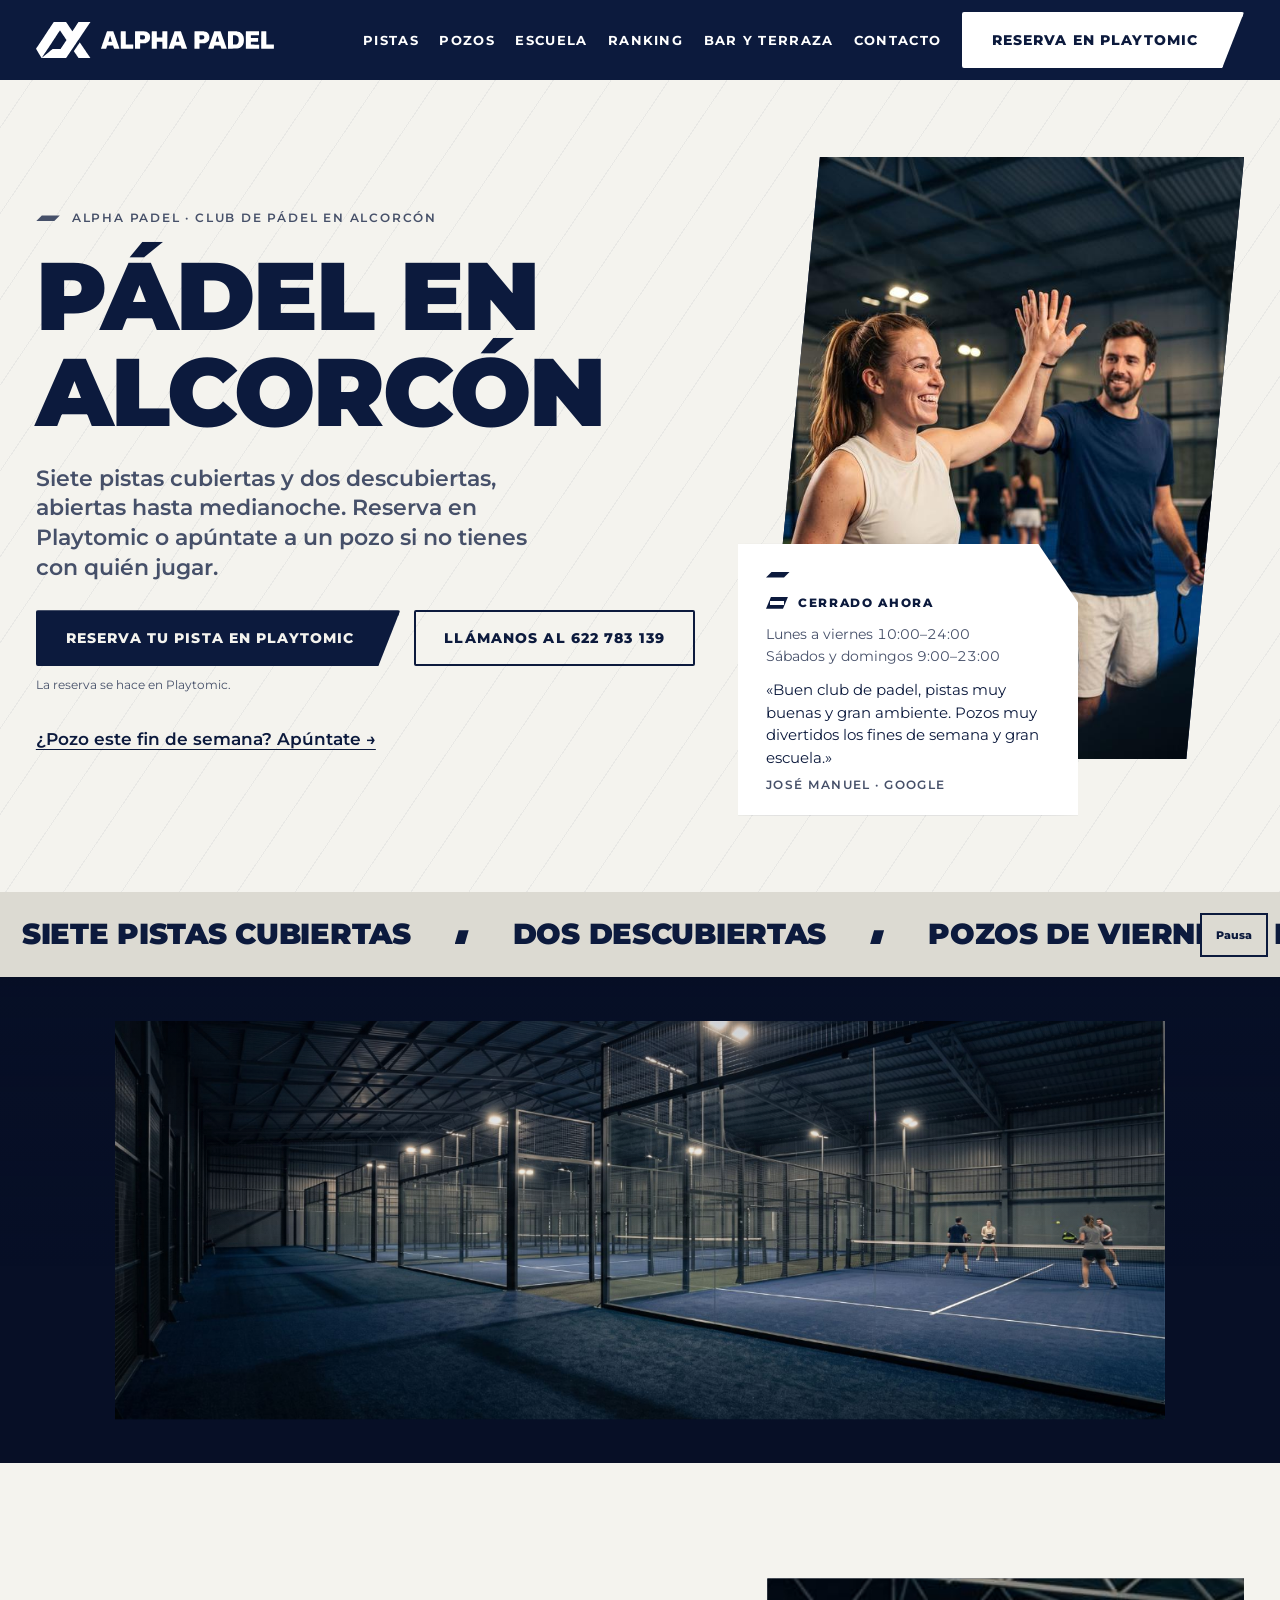
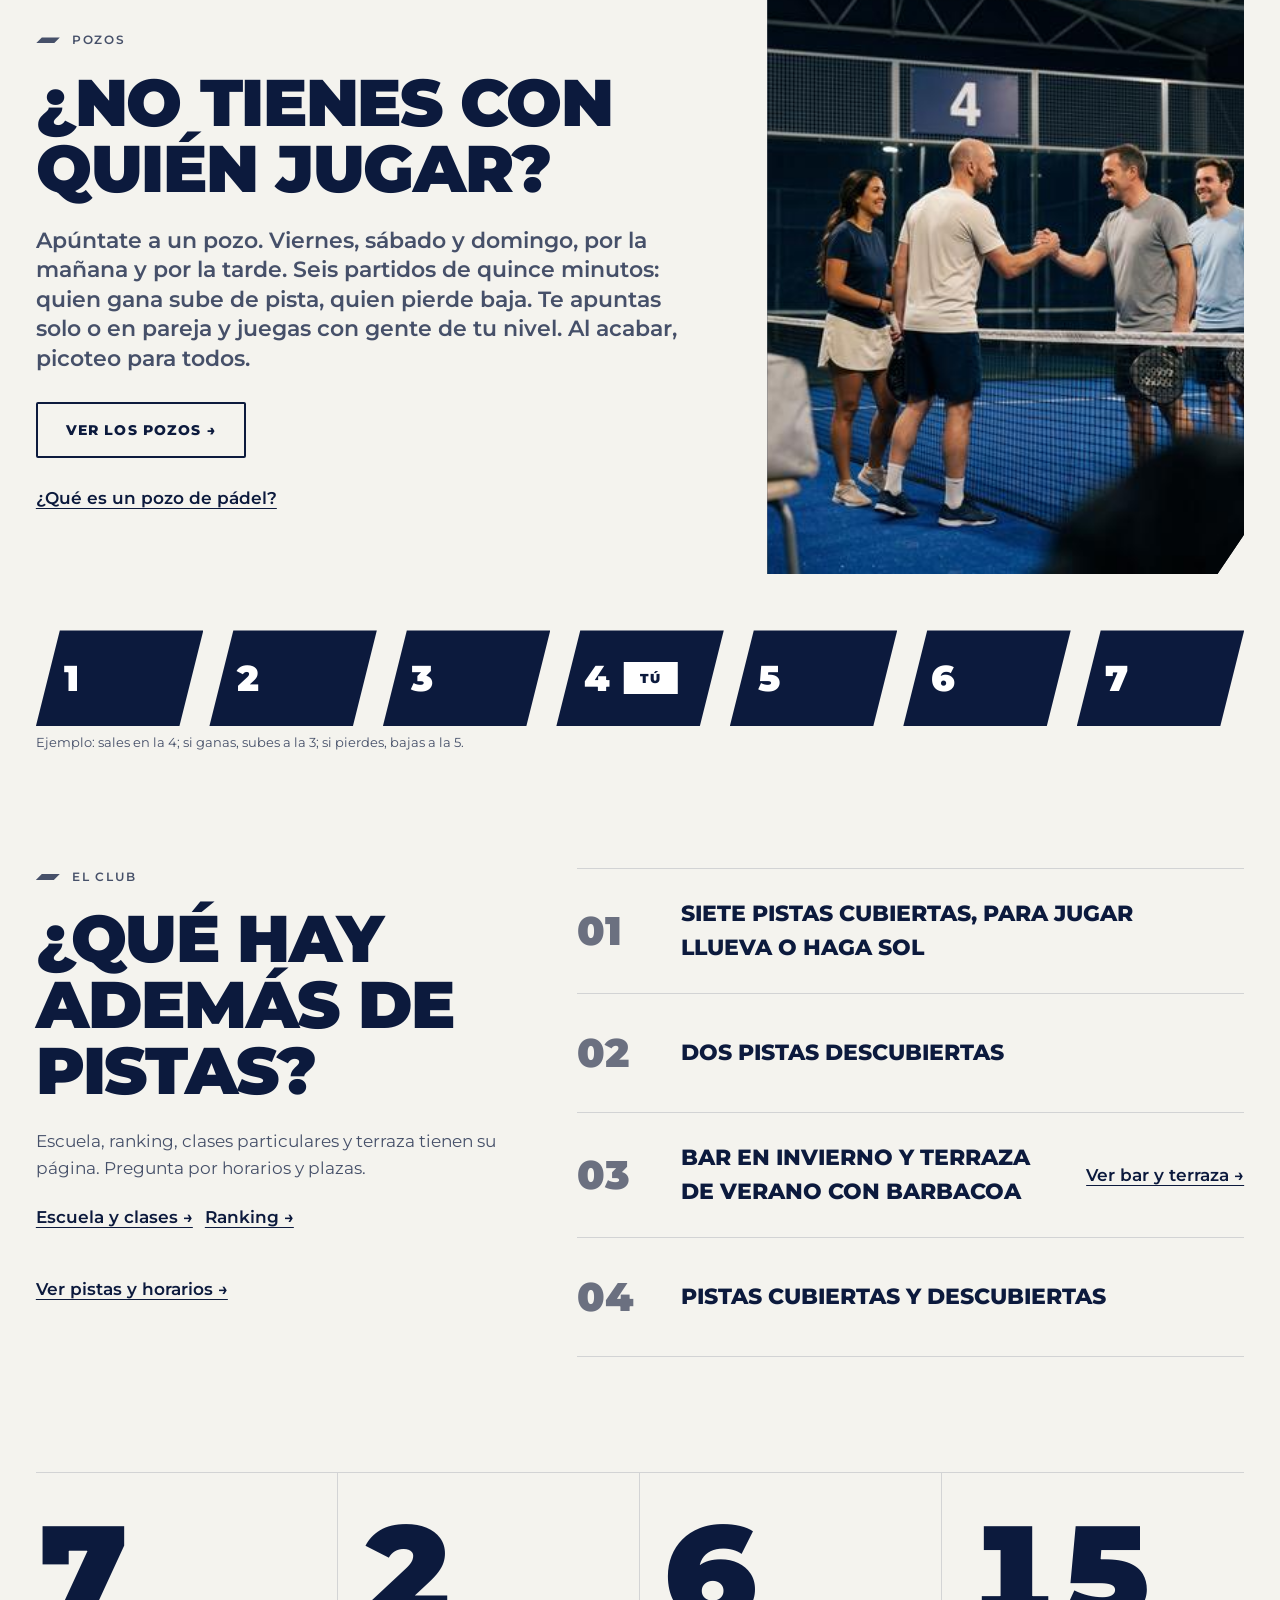
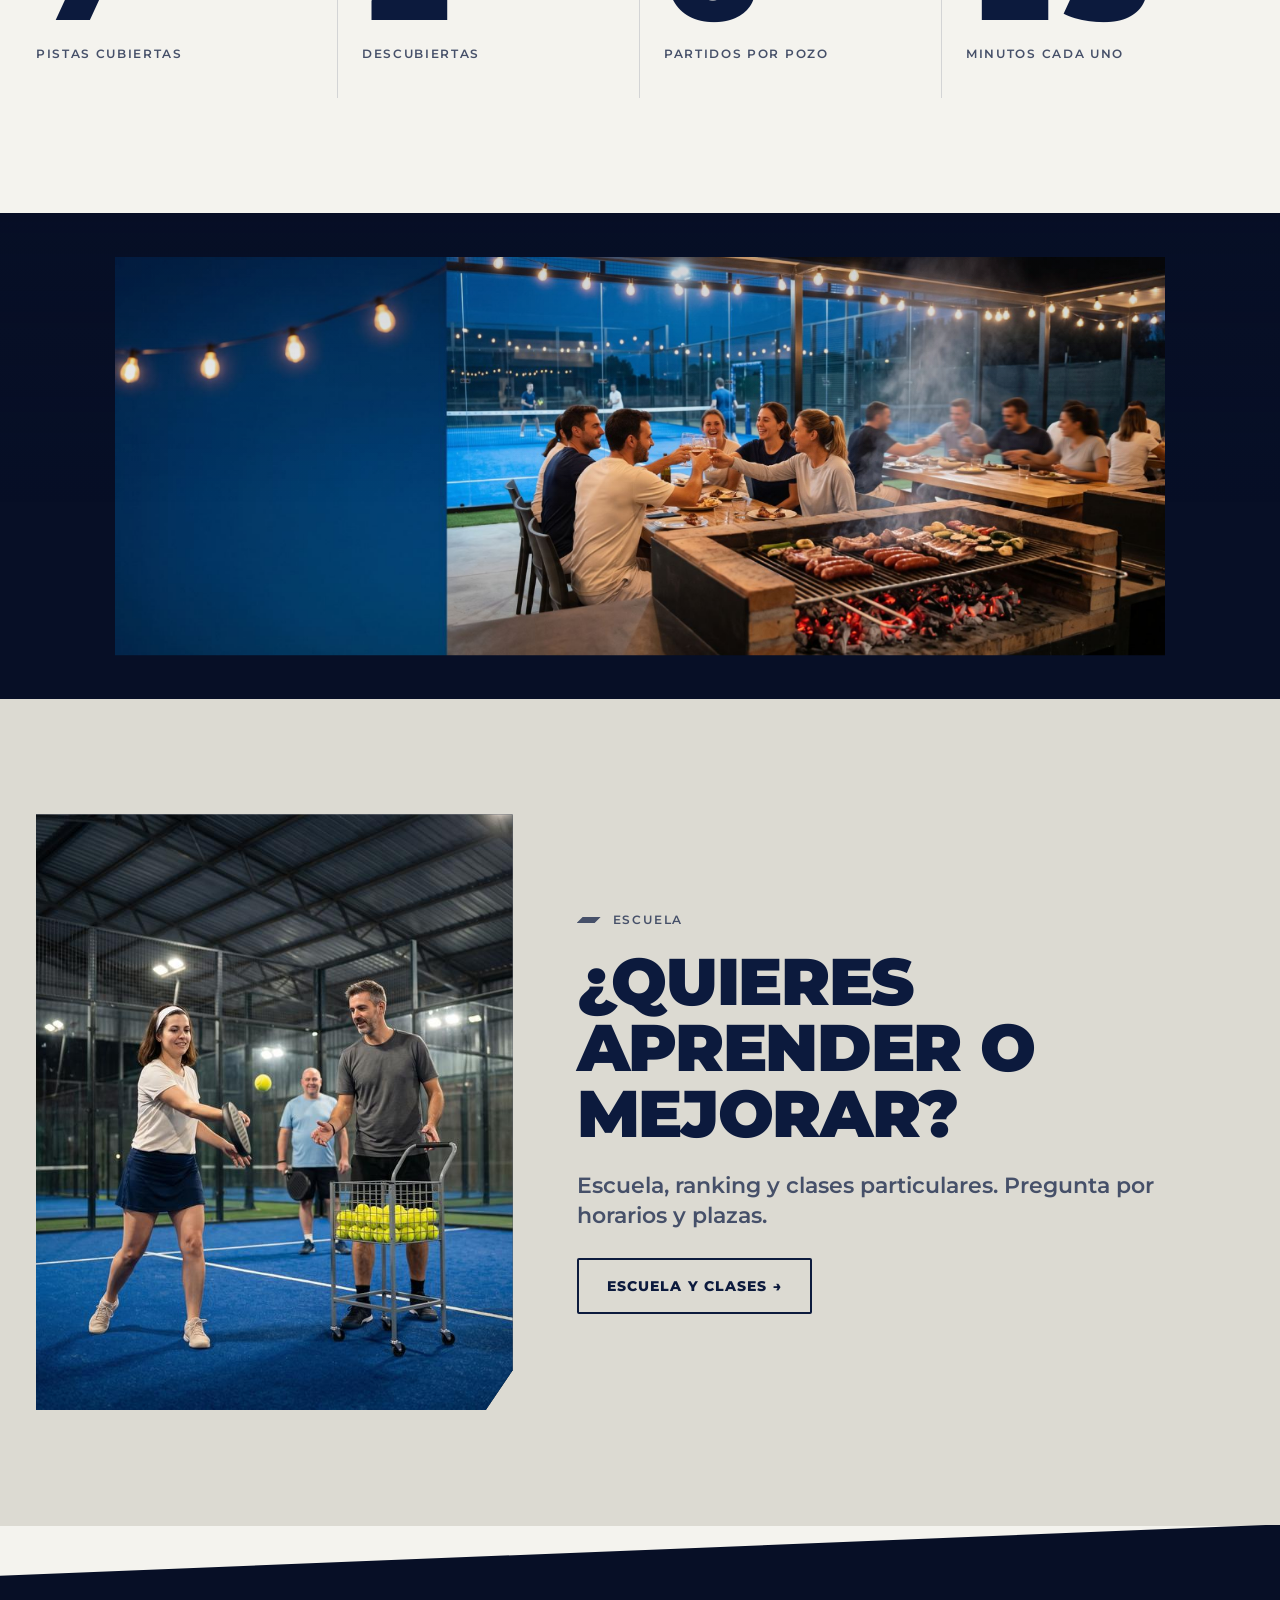
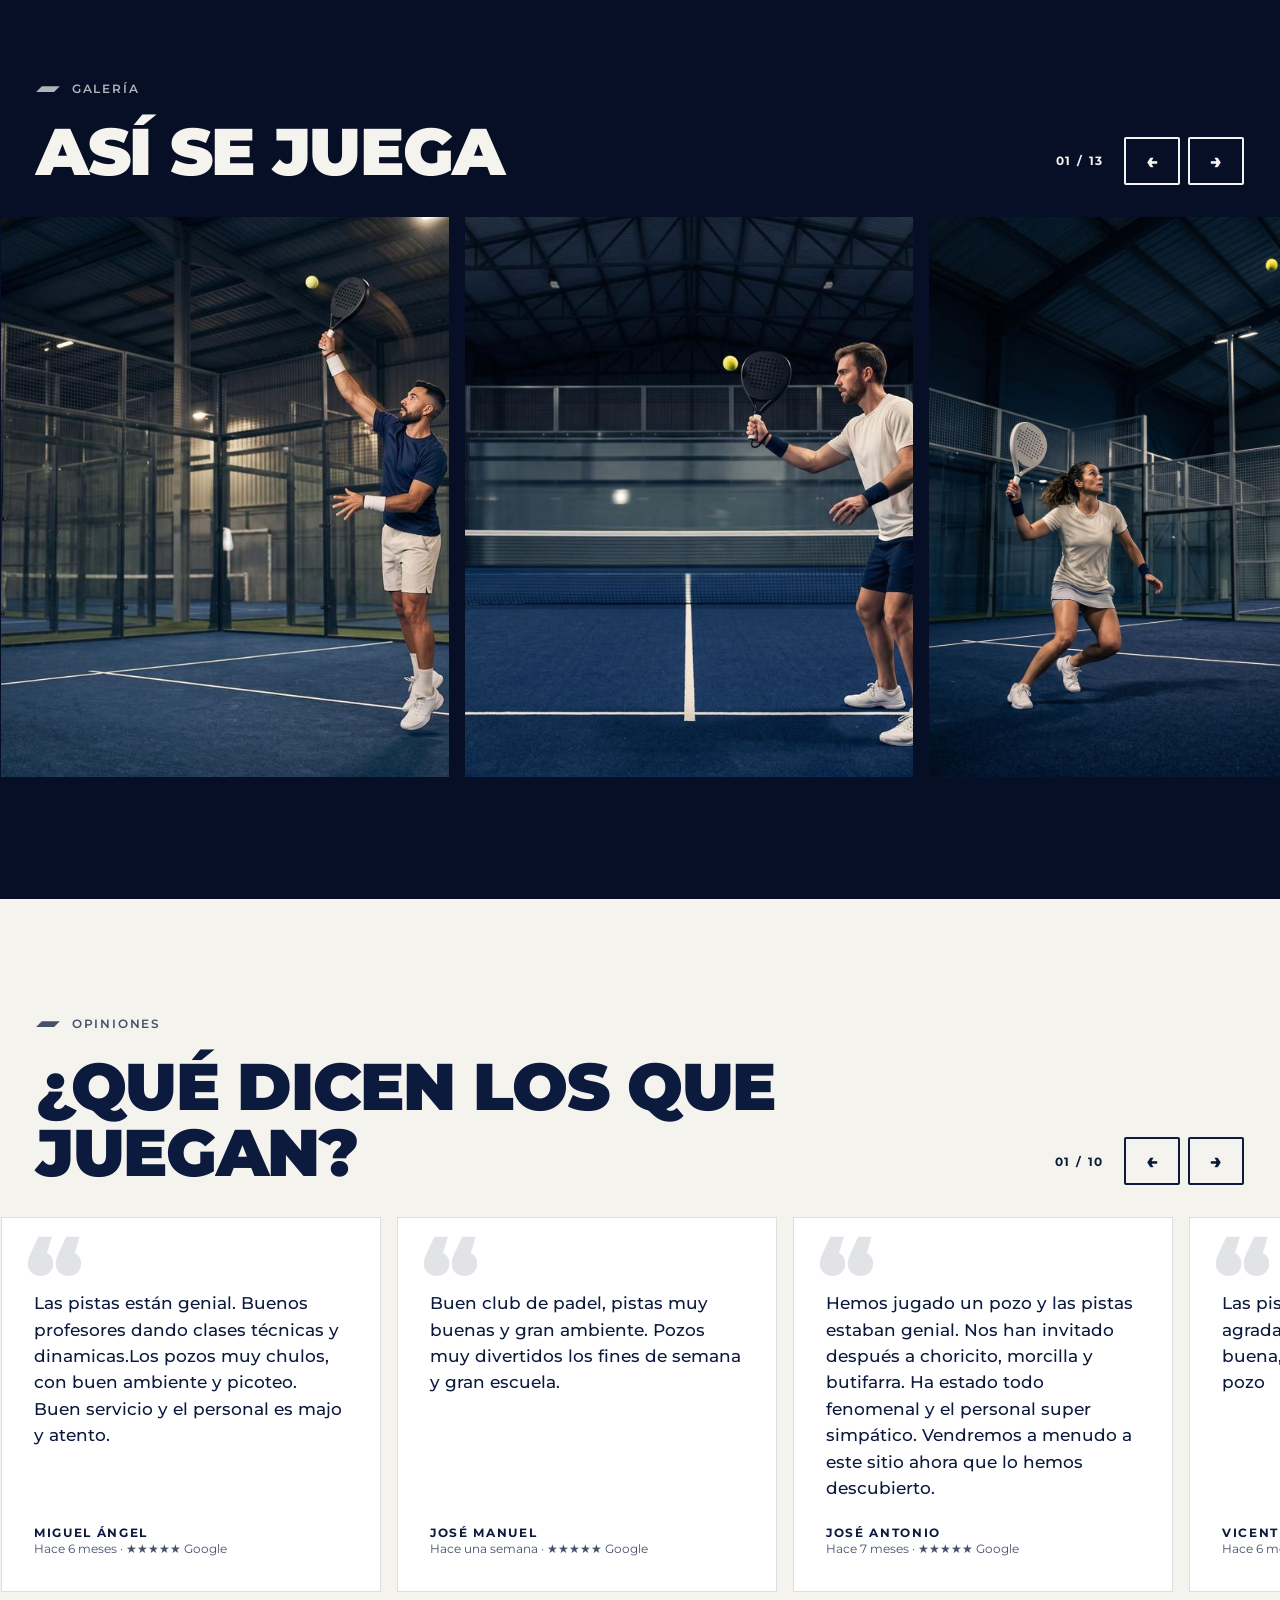
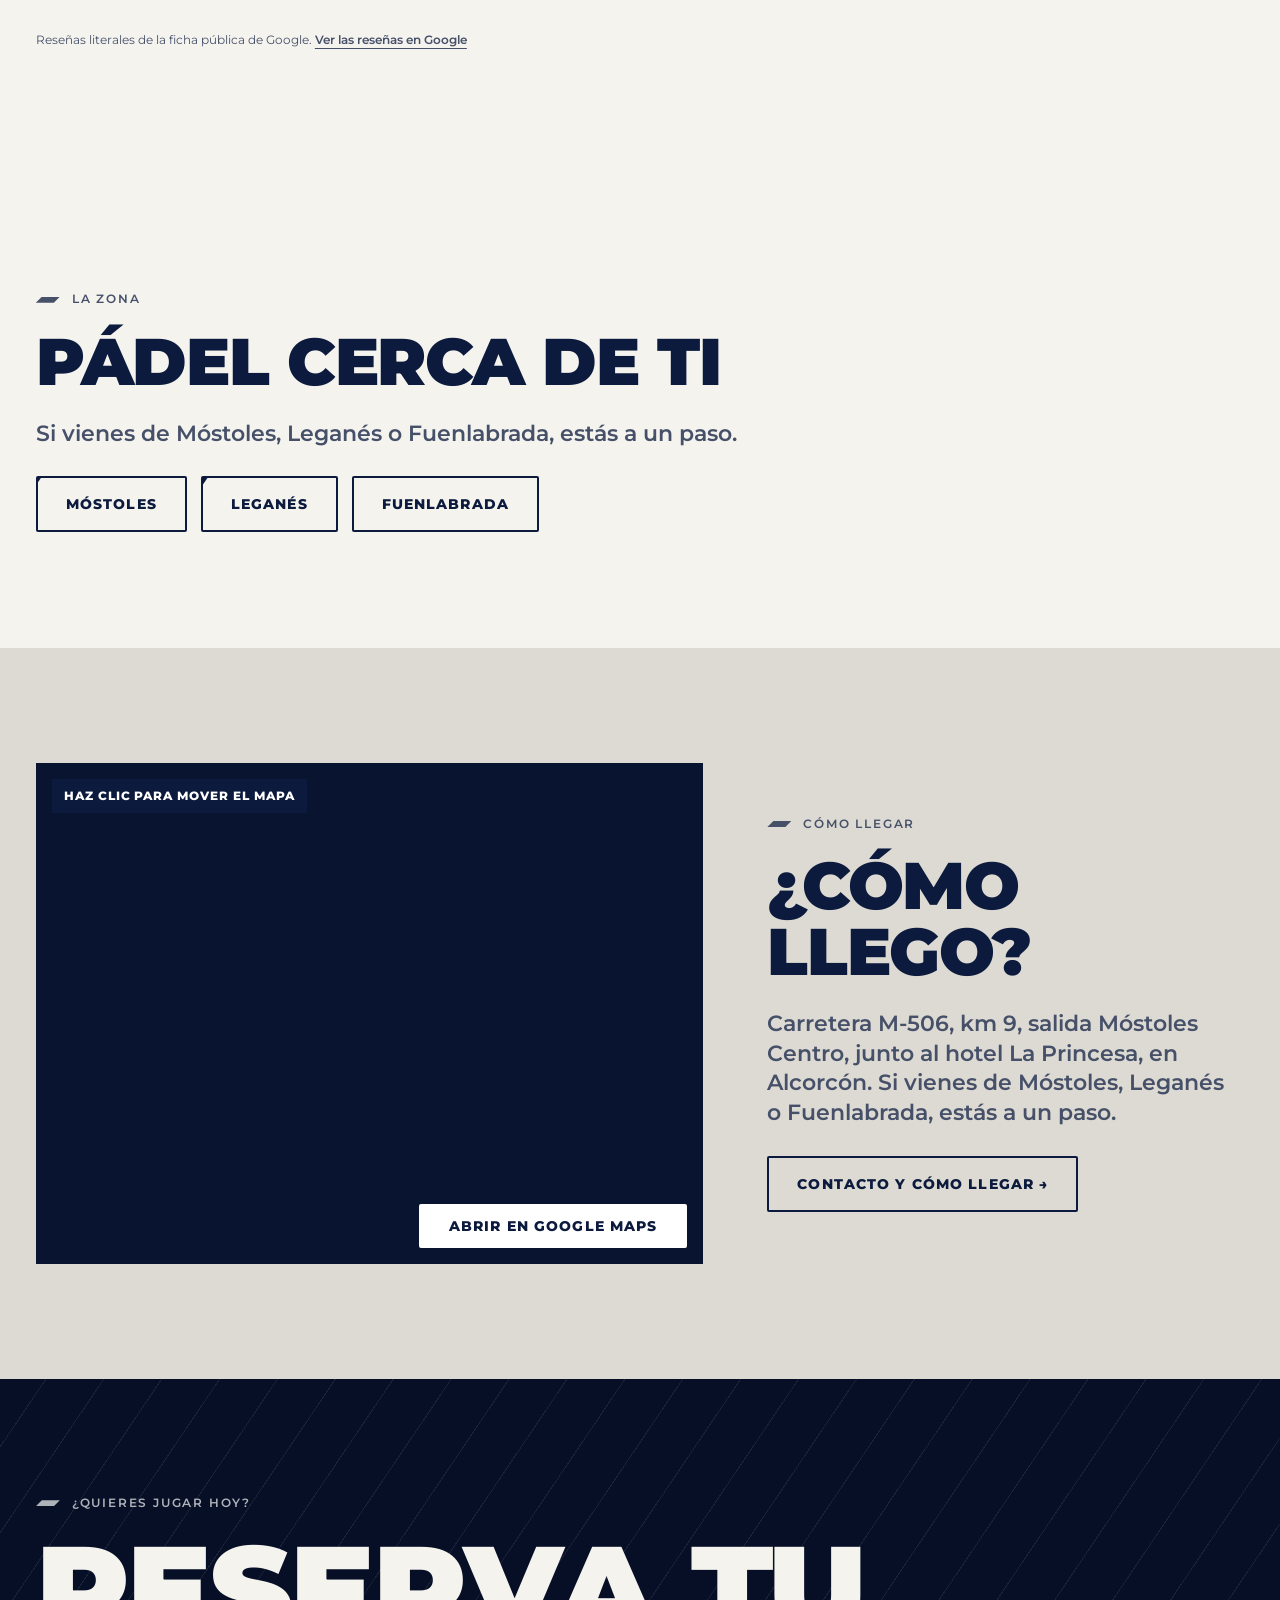
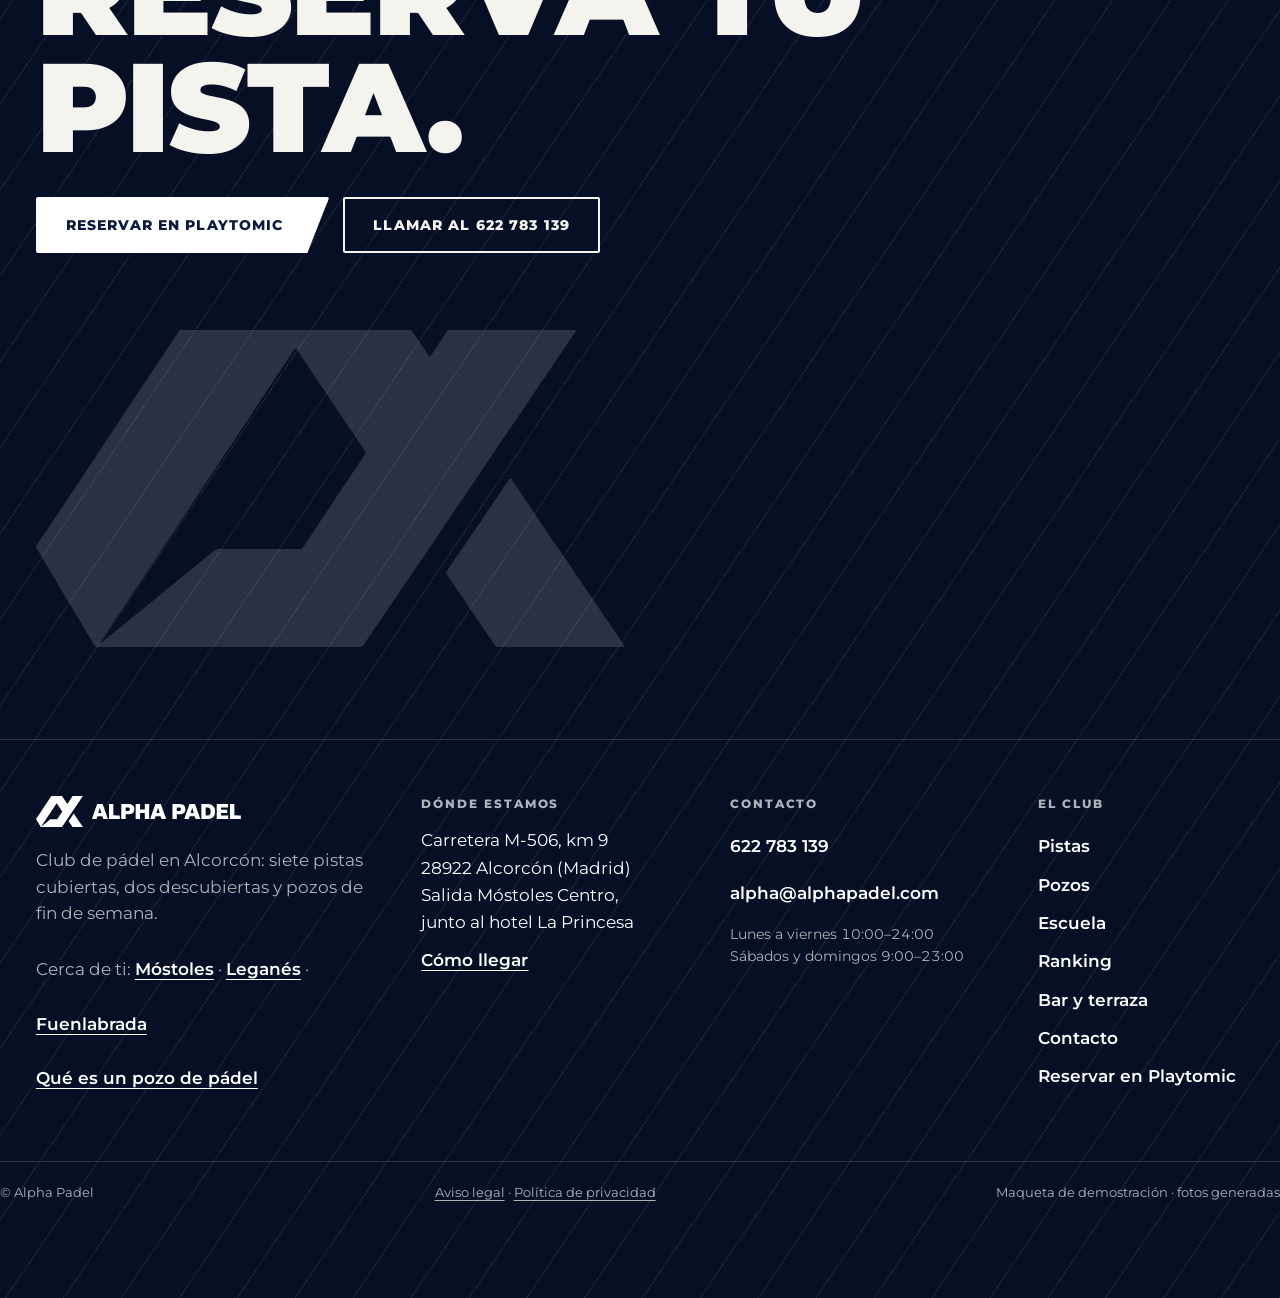
==== commit 1e6b236f: "Add files via upload" ====
--- a/index.html
+++ b/index.html
@@ -21,16 +21,15 @@
 <div class="panel" role="dialog" aria-label="Menú"><button class="cerrar" aria-label="Cerrar el menú">×</button>
 <a href="" aria-current="page">Inicio</a><a href="pistas-y-tarifas/">Pistas</a><a href="pozos/">Pozos</a><a href="escuela-de-padel/">Escuela</a><a href="ranking/">Ranking</a><a href="bar-y-terraza/">Bar y terraza</a><a href="contacto/">Contacto</a><a href="https://playtomic.com/clubs/alpha-padel">Reserva en Playtomic</a><a href="tel:+34622783139">Llamar</a></div>
 <main id="principal">
-<section class="portada prof"><div class="cont">
-<div><p class="eti">Alpha Padel · Club de pádel en Alcorcón</p><h1 class="disp">¿Juegas hoy?</h1>
-<p class="sub txt" style="max-width:34ch">Siete pistas cubiertas y dos descubiertas en la M-506, junto al hotel La Princesa. Reserva tu pista en Playtomic, o apúntate a un pozo si no tienes con quién jugar.</p>
+<section class="portada clara"><div class="cont">
+<div><p class="eti">Alpha Padel · Club de pádel en Alcorcón</p><h1 class="disp">Pádel en Alcorcón</h1>
+<p class="sub txt" style="max-width:34ch">Siete pistas cubiertas y dos descubiertas, abiertas hasta medianoche. Reserva en Playtomic o apúntate a un pozo si no tienes con quién jugar.</p>
 <div class="grupo"><a class="btn" href="https://playtomic.com/clubs/alpha-padel" rel="noopener"><span>Reserva tu pista en Playtomic</span></a><a class="btn sec2" href="tel:+34622783139"><span>Llámanos al 622 783 139</span></a></div><p class="micro">La reserva se hace en Playtomic.</p>
 <p style="margin-top:20px"><a class="enl" href="pozos/">¿Pozo este fin de semana? Apúntate →</a></p></div>
-<aside class="estado rev" aria-label="Estado del club"><div class="fil"></div>
+<div class="hero-foto"><div class="foto" ><img src="imagenes/fotos/jugadores-chocan-la-mano-sonriendo.jpg" srcset="imagenes/fotos/jugadores-chocan-la-mano-sonriendo-640.jpg 640w, imagenes/fotos/jugadores-chocan-la-mano-sonriendo-1100.jpg 1100w, imagenes/fotos/jugadores-chocan-la-mano-sonriendo.jpg 1920w" sizes="(max-width:1023px) 100vw, 46vw" alt="Dos jugadores chocan la mano sonriendo tras una jugada" loading="eager" decoding="async"></div><aside class="estado rev" aria-label="Estado del club"><div class="fil"></div>
 <div class="est-l"><span class="par"></span><span class="t">Abierto ahora</span></div>
 <p class="hor">Lunes a viernes 10:00–24:00<br>Sábados y domingos 9:00–23:00</p>
-<blockquote>«Buen club de padel, pistas muy buenas y gran ambiente. Pozos muy divertidos los fines de semana y gran escuela.»<cite>José Manuel · Google</cite></blockquote></aside>
-<div class="tira"><div class="foto" ><img src="imagenes/fotos/jugadora-recibe-bola-pista-cubierta.jpg" srcset="imagenes/fotos/jugadora-recibe-bola-pista-cubierta-640.jpg 640w, imagenes/fotos/jugadora-recibe-bola-pista-cubierta-1100.jpg 1100w, imagenes/fotos/jugadora-recibe-bola-pista-cubierta.jpg 1920w" sizes="(max-width:767px) 34vw, 450px" alt="Jugadora recibe una bola en una pista cubierta de noche" loading="eager" decoding="async"></div><div class="foto" ><img src="imagenes/fotos/jugadora-salta-a-por-la-bola.jpg" srcset="imagenes/fotos/jugadora-salta-a-por-la-bola-640.jpg 640w, imagenes/fotos/jugadora-salta-a-por-la-bola-1100.jpg 1100w, imagenes/fotos/jugadora-salta-a-por-la-bola.jpg 1920w" sizes="(max-width:767px) 34vw, 450px" alt="Jugadora salta a por la bola bajo los focos" loading="eager" decoding="async"></div><div class="foto" ><img src="imagenes/fotos/jugadores-chocan-la-mano-sonriendo.jpg" srcset="imagenes/fotos/jugadores-chocan-la-mano-sonriendo-640.jpg 640w, imagenes/fotos/jugadores-chocan-la-mano-sonriendo-1100.jpg 1100w, imagenes/fotos/jugadores-chocan-la-mano-sonriendo.jpg 1920w" sizes="(max-width:767px) 34vw, 450px" alt="Dos jugadores chocan la mano sonriendo" loading="eager" decoding="async"></div></div>
+<blockquote>«Buen club de padel, pistas muy buenas y gran ambiente. Pozos muy divertidos los fines de semana y gran escuela.»<cite>José Manuel · Google</cite></blockquote></aside></div>
 </div></section>
 <section class="cinta" aria-label="Datos del club"><div class="cinta-p"><span>Siete pistas cubiertas</span><span>Dos descubiertas</span><span>Pozos de viernes a domingo</span><span>Seis partidos de quince minutos</span><span>Picoteo al acabar</span><span>Bar en invierno</span><span>Terraza de verano con barbacoa</span><span aria-hidden="true">Siete pistas cubiertas</span><span aria-hidden="true">Dos descubiertas</span><span aria-hidden="true">Pozos de viernes a domingo</span><span aria-hidden="true">Seis partidos de quince minutos</span><span aria-hidden="true">Picoteo al acabar</span><span aria-hidden="true">Bar en invierno</span><span aria-hidden="true">Terraza de verano con barbacoa</span></div>
 <button class="pausa-b" type="button" aria-label="Pausa: detener la cinta" aria-pressed="false">Pausa</button></section>
@@ -49,7 +48,7 @@
 <div class="fila rev"><b>01</b><h3>Siete pistas cubiertas, para jugar llueva o haga sol</h3><span></span></div>
 <div class="fila rev" style="--d:.08s"><b>02</b><h3>Dos pistas descubiertas</h3><span></span></div>
 <div class="fila rev" style="--d:.16s"><b>03</b><h3>Bar en invierno y terraza de verano con barbacoa</h3><a class="enl" href="bar-y-terraza/">Ver bar y terraza →</a></div>
-<div class="fila rev" style="--d:.24s"><b>04</b><h3>Césped y focos nuevos</h3><span></span></div>
+<div class="fila rev" style="--d:.24s"><b>04</b><h3>Pistas cubiertas y descubiertas</h3><span></span></div>
 </div></div></div></section>
 <section class="sec" style="padding-top:0"><div class="cont"><div class="cifras">
 <div class="cifra rev"><b data-n="7">7</b><span>Pistas cubiertas</span></div>
@@ -76,14 +75,14 @@
 <p class="sub txt">Si vienes de Móstoles, Leganés o Fuenlabrada, estás a un paso.</p>
 <div class="grupo"><a class="btn sec2" href="padel-mostoles/"><span>Móstoles</span></a><a class="btn sec2" href="padel-leganes/"><span>Leganés</span></a><a class="btn sec2" href="padel-fuenlabrada/"><span>Fuenlabrada</span></a></div></div></div></section>
 <section class="sec calido" id="como-llego"><div class="cont"><div class="dos">
-<div class="mapa" style="aspect-ratio:4/3"><p class="sub" style="max-width:24ch;text-align:center;font-weight:800">Mapa de Google</p><a class="btn" data-mapa="https://maps.google.com/maps?q=Carretera+M-506+km+9+28922+Alcorc%C3%B3n&amp;output=embed" href="https://www.google.com/maps?cid=16412759027479425247" rel="noopener"><span>Ver el club en el mapa</span></a><p class="micro" style="color:#fff">El mapa se carga solo si lo aceptas.</p></div>
+<div class="mapa mapa-v" data-velo><iframe title="Mapa de Google con la ubicación de Alpha Padel en Alcorcón" src="https://www.google.com/maps/embed?pb=!1m18!1m12!1m3!1d3041.77434971627!2d-3.850525023575879!3d40.325165261206486!2m3!1f0!2f0!3f0!3m2!1i1024!2i768!4f13.1!3m3!1m2!1s0xd418ec4b3effd49%3A0xe3c5d56080ff30df!2sAlpha%20P%C3%A1del!5e0!3m2!1ses!2ses!4v1791196586963!5m2!1ses!2ses" loading="lazy" referrerpolicy="no-referrer-when-downgrade"></iframe><span class="velo" aria-hidden="true"></span><span class="mapa-ayuda" aria-hidden="true">Haz clic para mover el mapa</span><a class="btn sec2 mapa-enl" href="https://www.google.com/maps?cid=16412759027479425247" rel="noopener"><span>Abrir en Google Maps</span></a></div>
 <div class="rev"><p class="eti">Cómo llegar</p><h2 class="h1">¿Cómo llego?</h2><p class="sub txt">Carretera M-506, km 9, salida Móstoles Centro, junto al hotel La Princesa, en Alcorcón. Si vienes de Móstoles, Leganés o Fuenlabrada, estás a un paso.</p><div class="grupo"><a class="btn sec2" href="contacto/"><span>Contacto y cómo llegar →</span></a></div></div>
 </div></div></section>
 </main>
 <footer class="pie prof"><div class="cont">
 <p class="eti">¿Quieres jugar hoy?</p>
 <p class="cierre">Reserva tu pista.</p>
-<div class="grupo"><a class="btn" href="https://playtomic.com/clubs/alpha-padel" rel="noopener"><span>Reservar en Playtomic</span></a><a class="btn sec2" href="tel:+34622783139"><span>Llamar al 622 783 139</span></a></div>
+<div class="grupo"><a class="btn" href="https://playtomic.com/clubs/alpha-padel" rel="noopener" target="_blank"><span>Reservar en Playtomic</span></a><a class="btn sec2" href="tel:+34622783139"><span>Llamar al 622 783 139</span></a></div>
 </div>
 <div class="pie-a" aria-hidden="true"><img src="imagenes/simbolo-blanco.svg" alt="" width="640" height="640"></div>
 <div class="cont pie-f">
--- a/css/estilo.css
+++ b/css/estilo.css
@@ -332,3 +332,32 @@
 .art .grupo{margin-top:32px}
 .pie-f .pf-z{margin-top:16px;line-height:1.9}
 .cab nav a[aria-current=page]{text-decoration:underline;text-underline-offset:8px}
+
+
+/* mapa con pátina azul: se revela al pasar el ratón, al hacer clic o al llegar al centro de la pantalla */
+.mapa-v{--rv:var(--rv-s,0);position:relative;display:block;overflow:hidden;padding:0;background:var(--ap-marino);aspect-ratio:4/3;width:100%;min-width:0;isolation:isolate}
+@media (max-width:767px){.mapa-v{aspect-ratio:1/1}}
+.mapa-v iframe{position:absolute;inset:0;width:100%;height:100%;border:0;display:block;pointer-events:none}
+.mapa-v.act iframe{pointer-events:auto}
+.mapa-v .velo{position:absolute;inset:0;z-index:1;pointer-events:none;background:var(--ap-marino);mix-blend-mode:color;opacity:calc(1 - var(--rv));transition:opacity .5s var(--ease,cubic-bezier(.22,1,.36,1))}
+.mapa-v::after{content:"";position:absolute;inset:0;z-index:1;pointer-events:none;background:var(--ap-marino);mix-blend-mode:multiply;opacity:calc(.28 * (1 - var(--rv)));transition:opacity .5s var(--ease,cubic-bezier(.22,1,.36,1))}
+.mapa-v:hover,.mapa-v.act{--rv:1}
+.mapa-v .mapa-ayuda{position:absolute;left:16px;top:16px;z-index:2;pointer-events:none;background:var(--ap-marino);color:#fff;font-weight:800;font-size:12px;letter-spacing:.08em;text-transform:uppercase;padding:8px 12px;transition:opacity .3s}
+.mapa-v.act .mapa-ayuda{opacity:0}
+.mapa-v .mapa-enl{position:absolute;right:16px;bottom:16px;z-index:2;min-height:44px;height:auto;padding-block:10px}
+@media (hover:none){.mapa-v .mapa-ayuda{display:none}.mapa-v iframe{pointer-events:none!important}}
+@media (prefers-reduced-motion:reduce){.mapa-v .velo,.mapa-v::after{transition:none}}
+.mapa-v .mapa-enl{background:#fff;color:var(--ap-marino);border-color:#fff}
+.mapa-v .mapa-enl span{color:var(--ap-marino)}
+
+/* Cabecera clara con foto (prueba B) */
+.portada.clara{background:var(--ap-blanco-pista);color:var(--ap-marino);padding-bottom:clamp(48px,6vw,88px)}
+.portada.clara::after{background:repeating-linear-gradient(-56deg,rgba(12,26,61,.05) 0 1px,transparent 1px 48px)}
+.portada.clara .cont{align-items:center;gap:clamp(24px,4vw,64px)}
+.portada.clara .txt{color:var(--ap-texto-2)}
+.portada.clara .eti{color:var(--ap-texto-2)}
+.hero-foto{position:relative;padding-bottom:56px}
+.hero-foto>.foto{aspect-ratio:4/5;max-height:620px;width:100%;clip-path:polygon(var(--k,12%) 0,100% 0,calc(100% - var(--k,12%)) 100%,0 100%)}
+.hero-foto>.foto img{width:100%;height:100%;object-fit:cover}
+.hero-foto .estado{position:absolute;left:-24px;bottom:0;width:min(340px,86%);box-shadow:0 18px 40px rgba(12,26,61,.18);background:#fff}
+@media(max-width:1023px){.hero-foto>.foto{aspect-ratio:4/3;max-height:none}.hero-foto .estado{left:12px;right:12px;width:auto}}
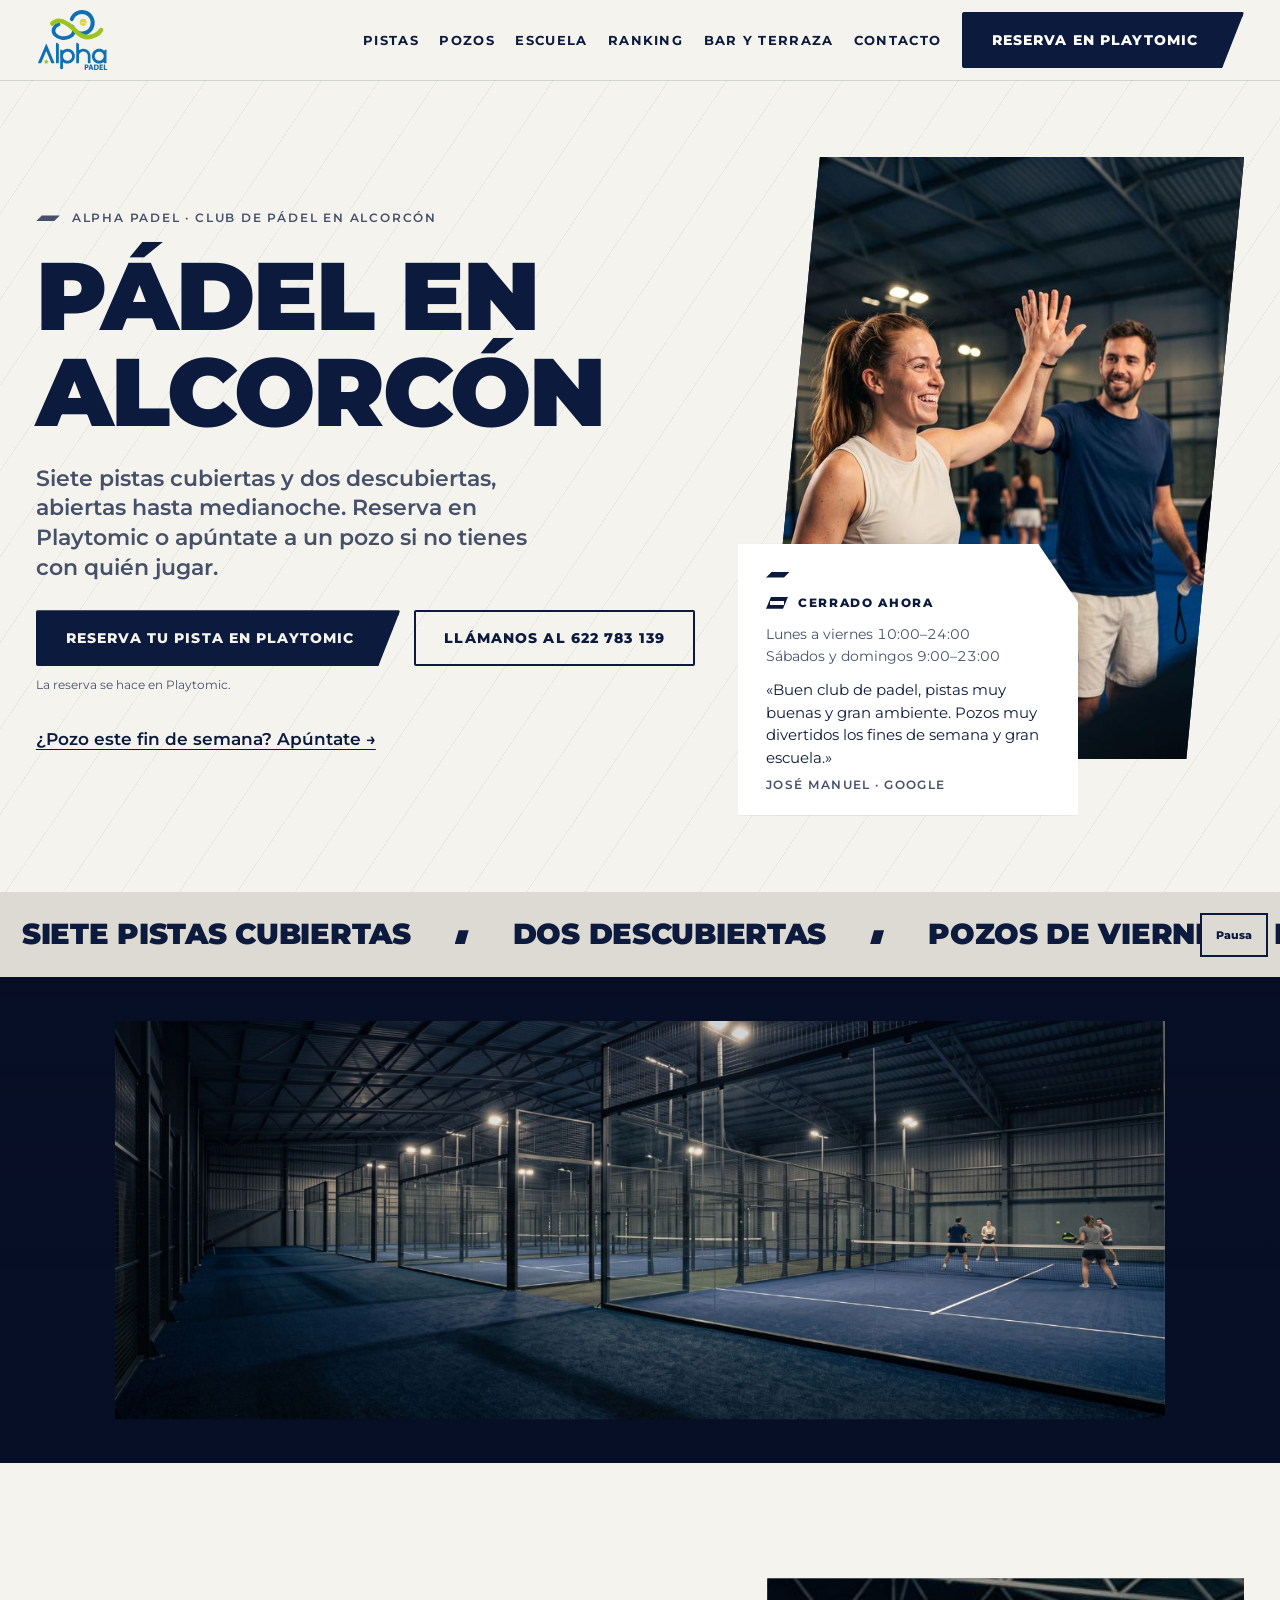
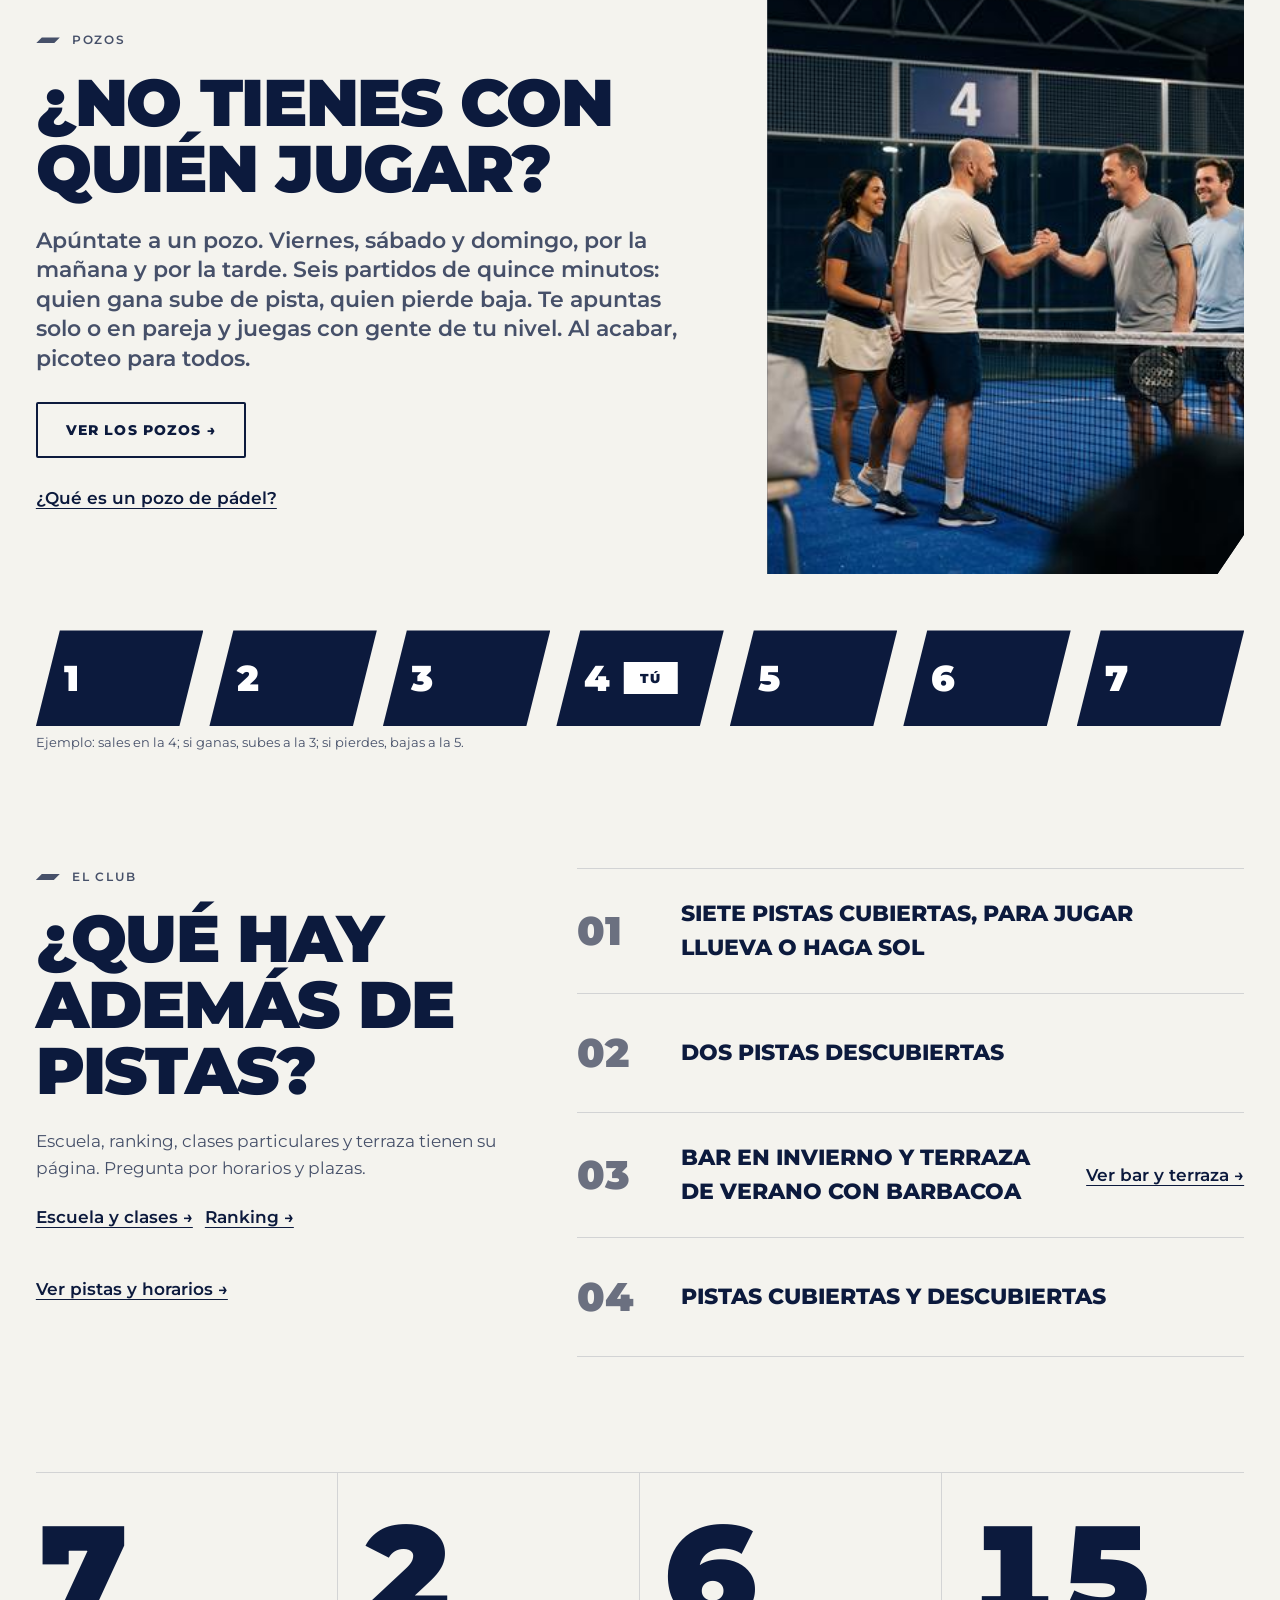
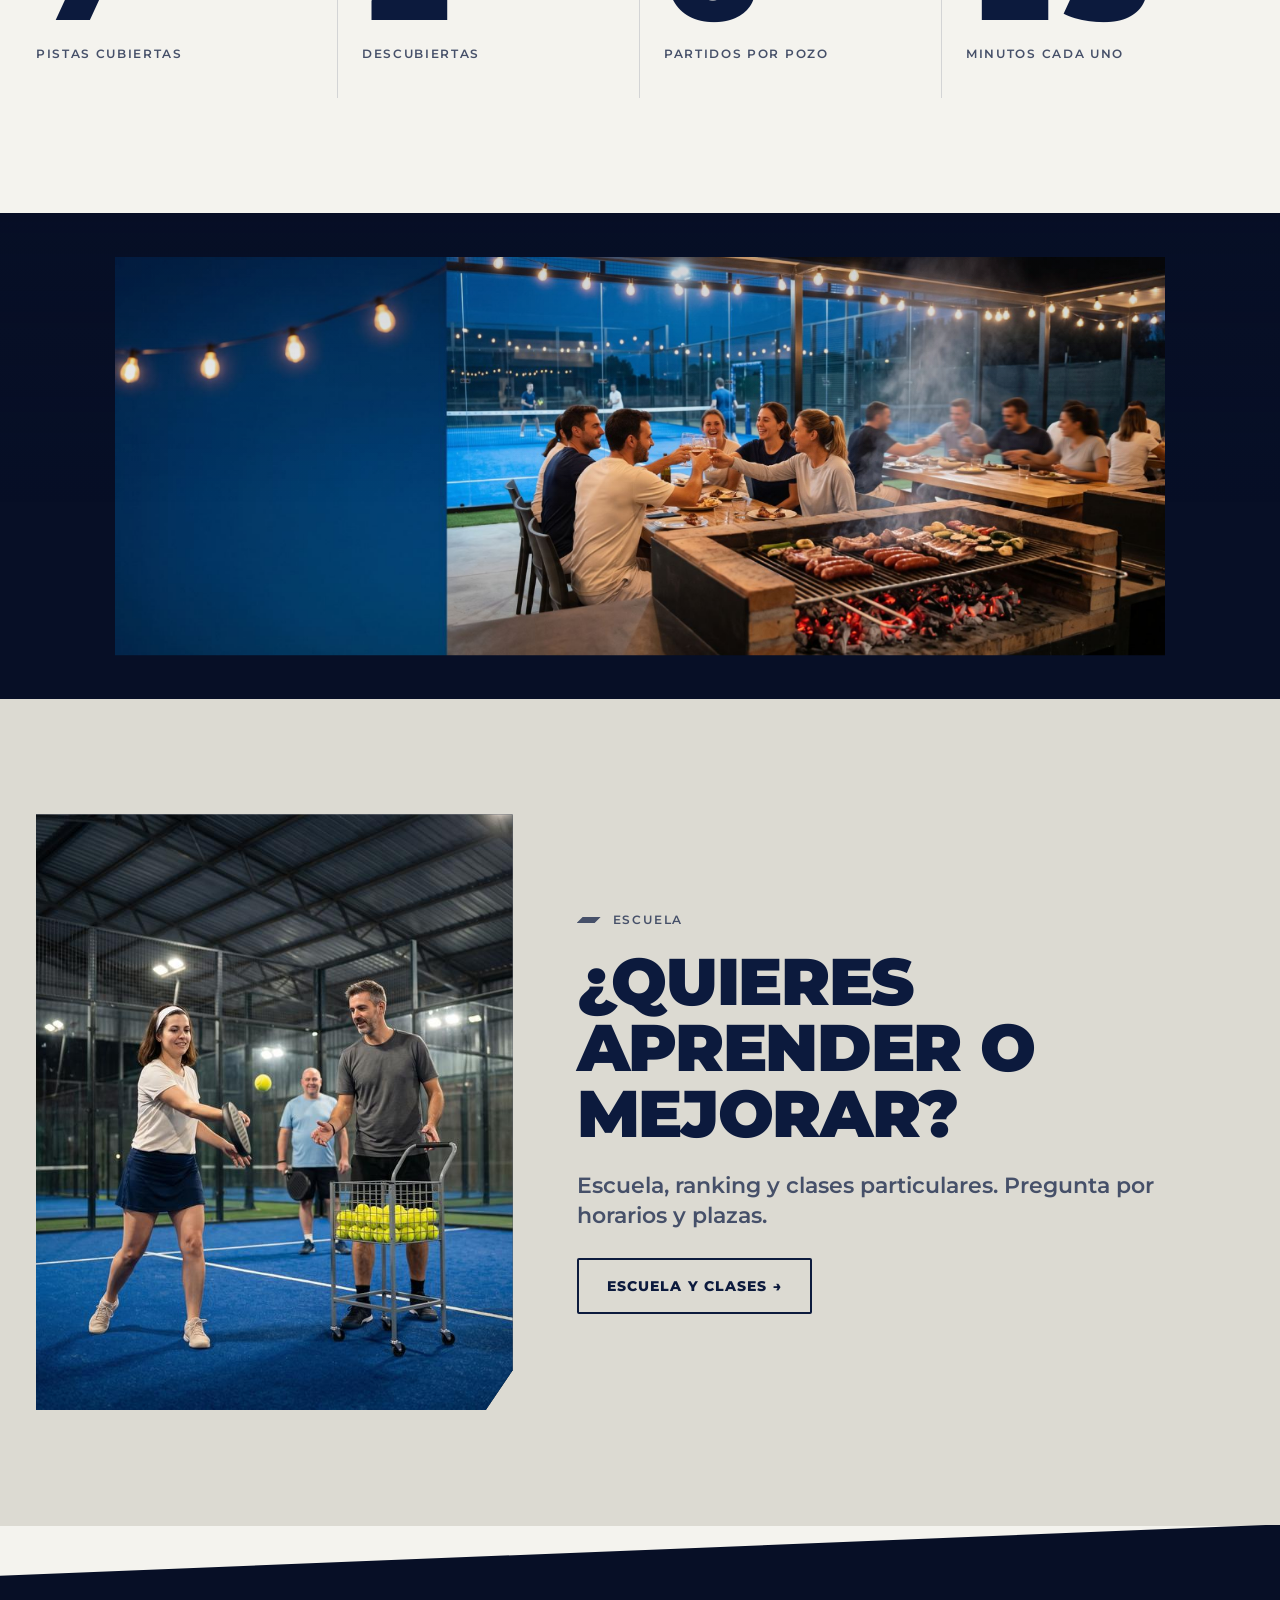
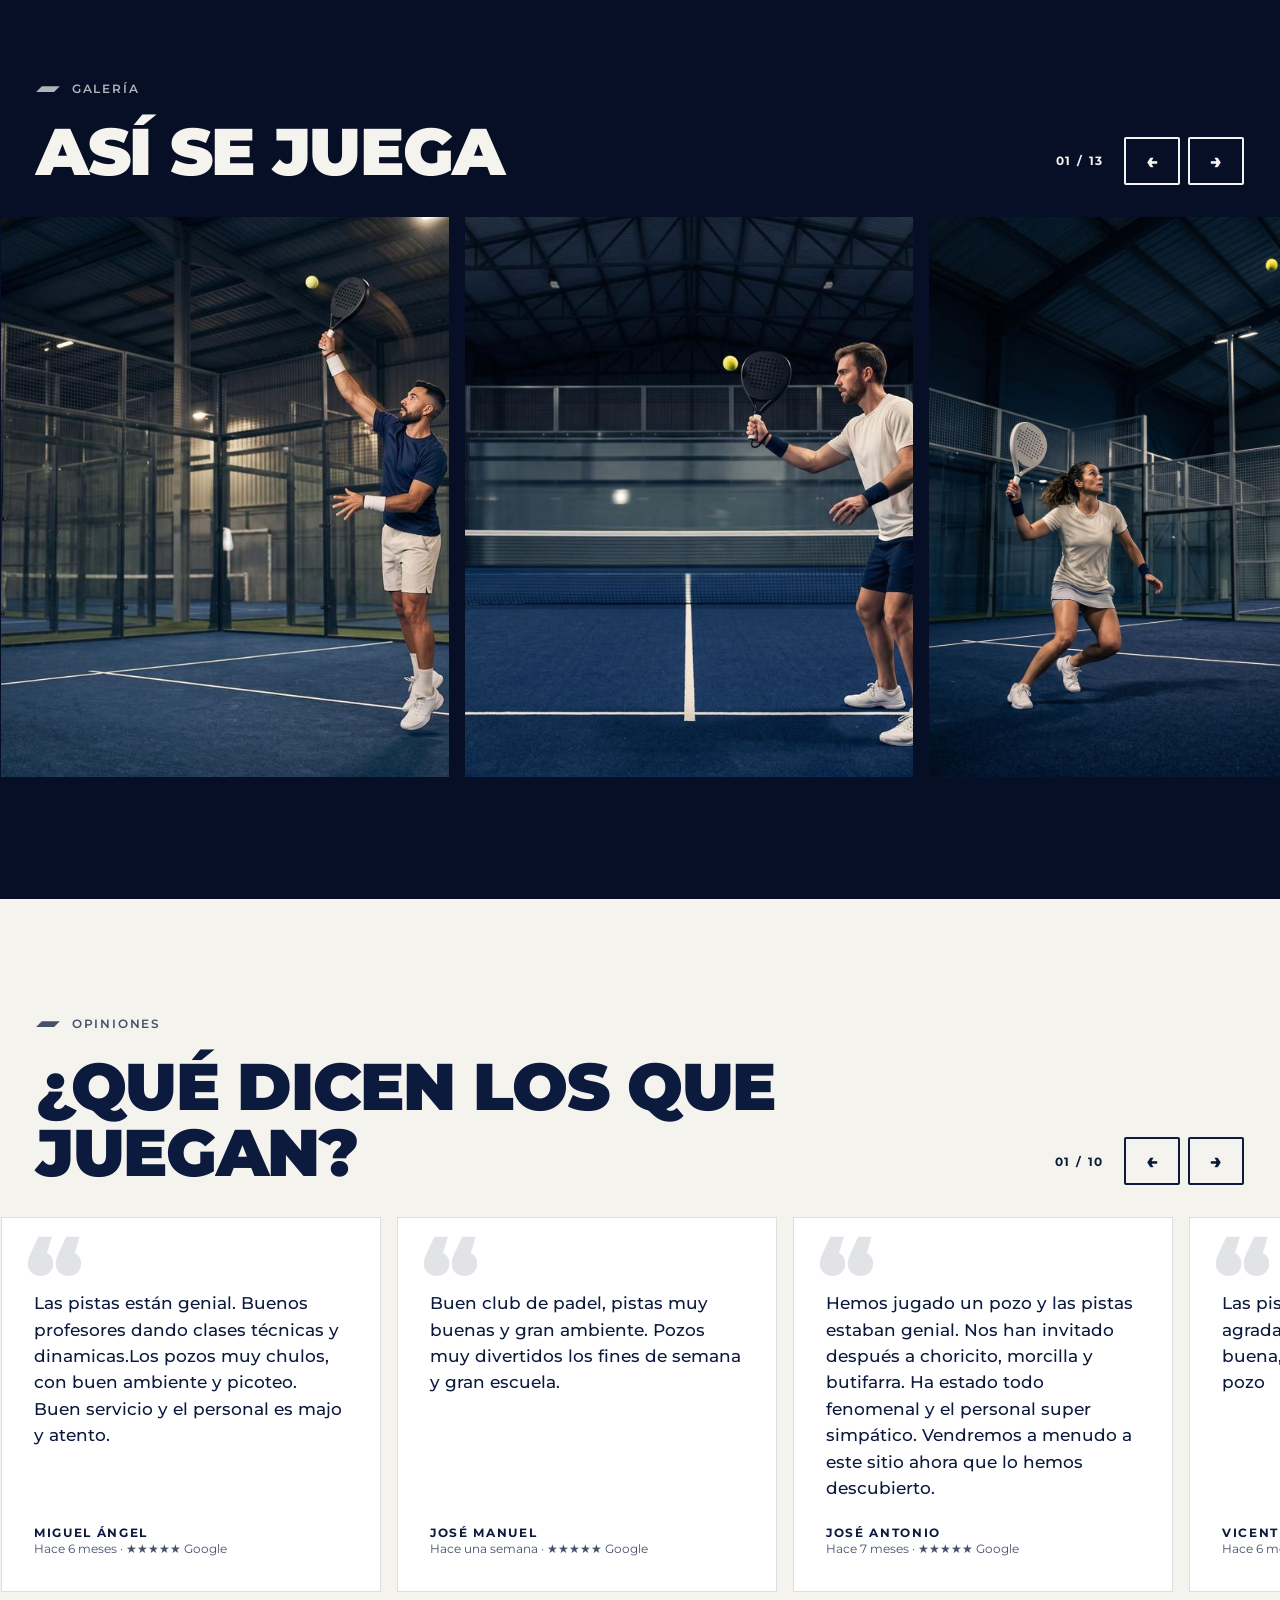
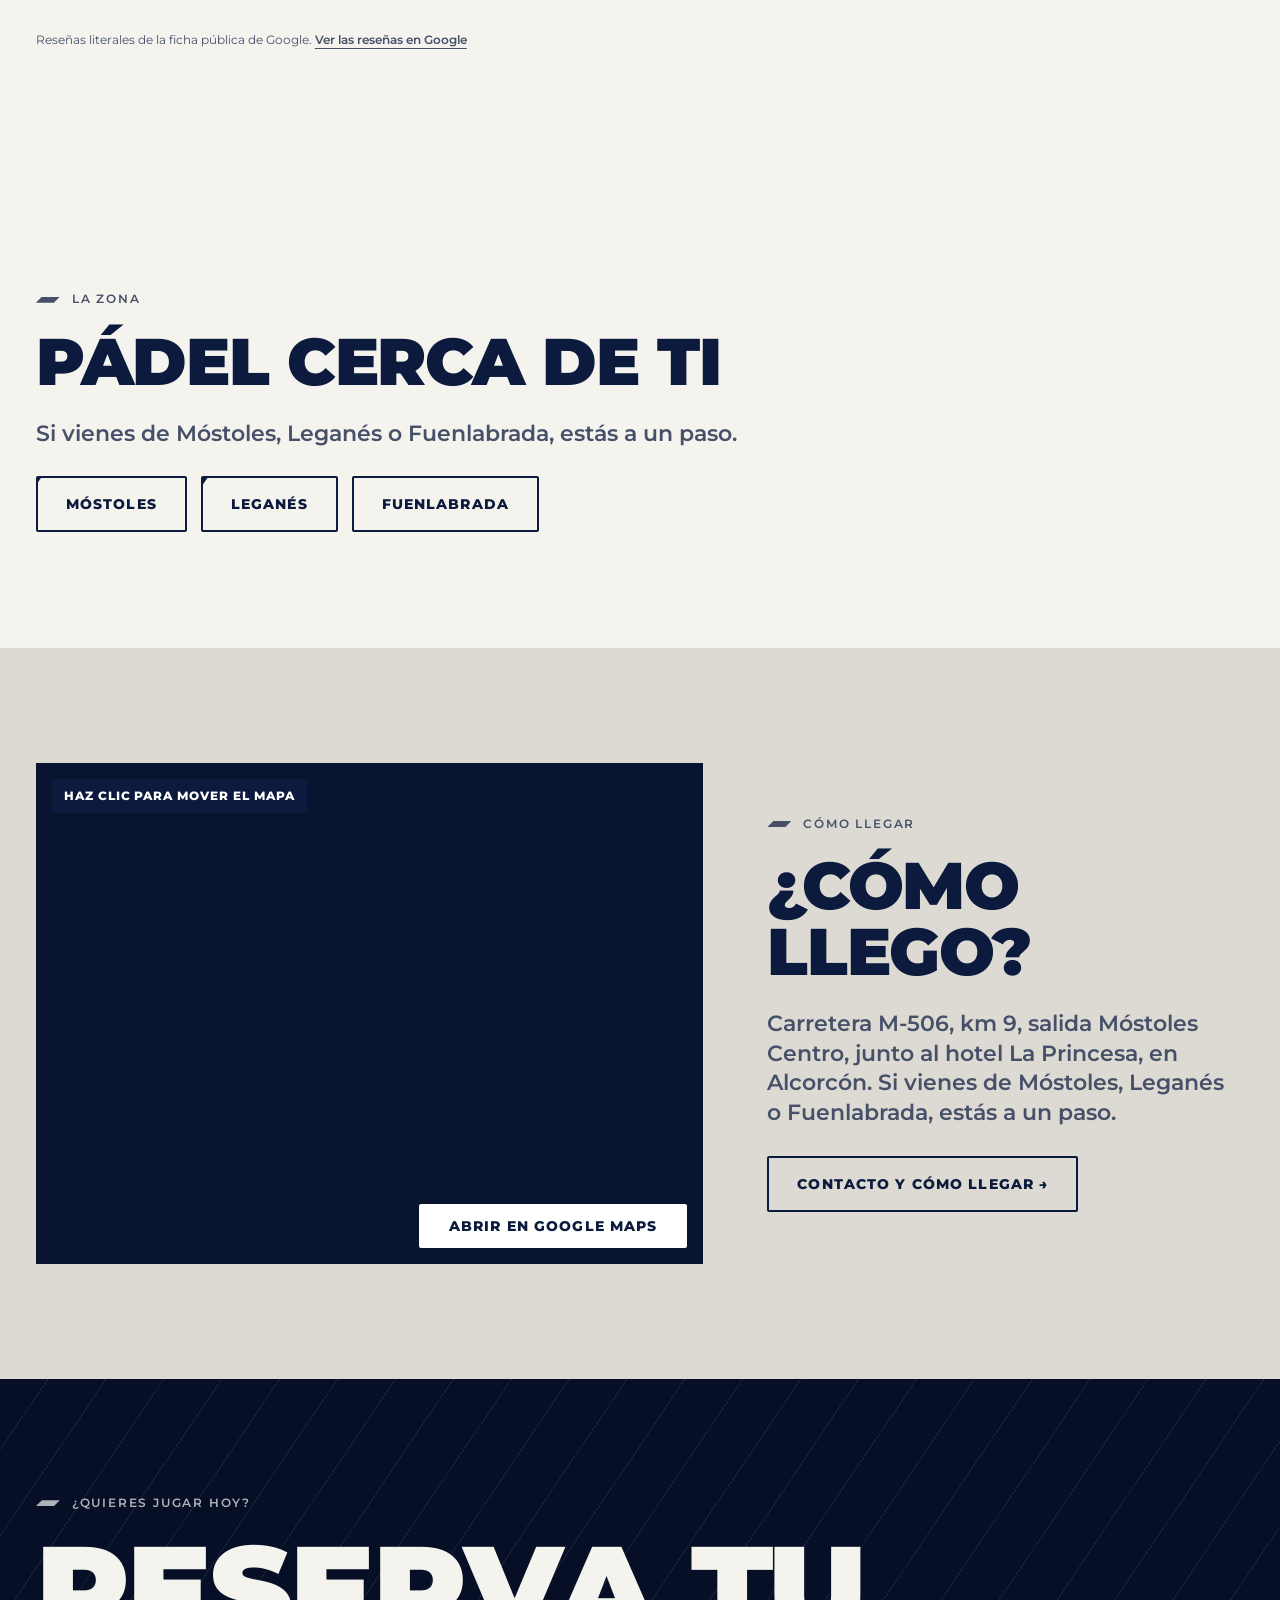
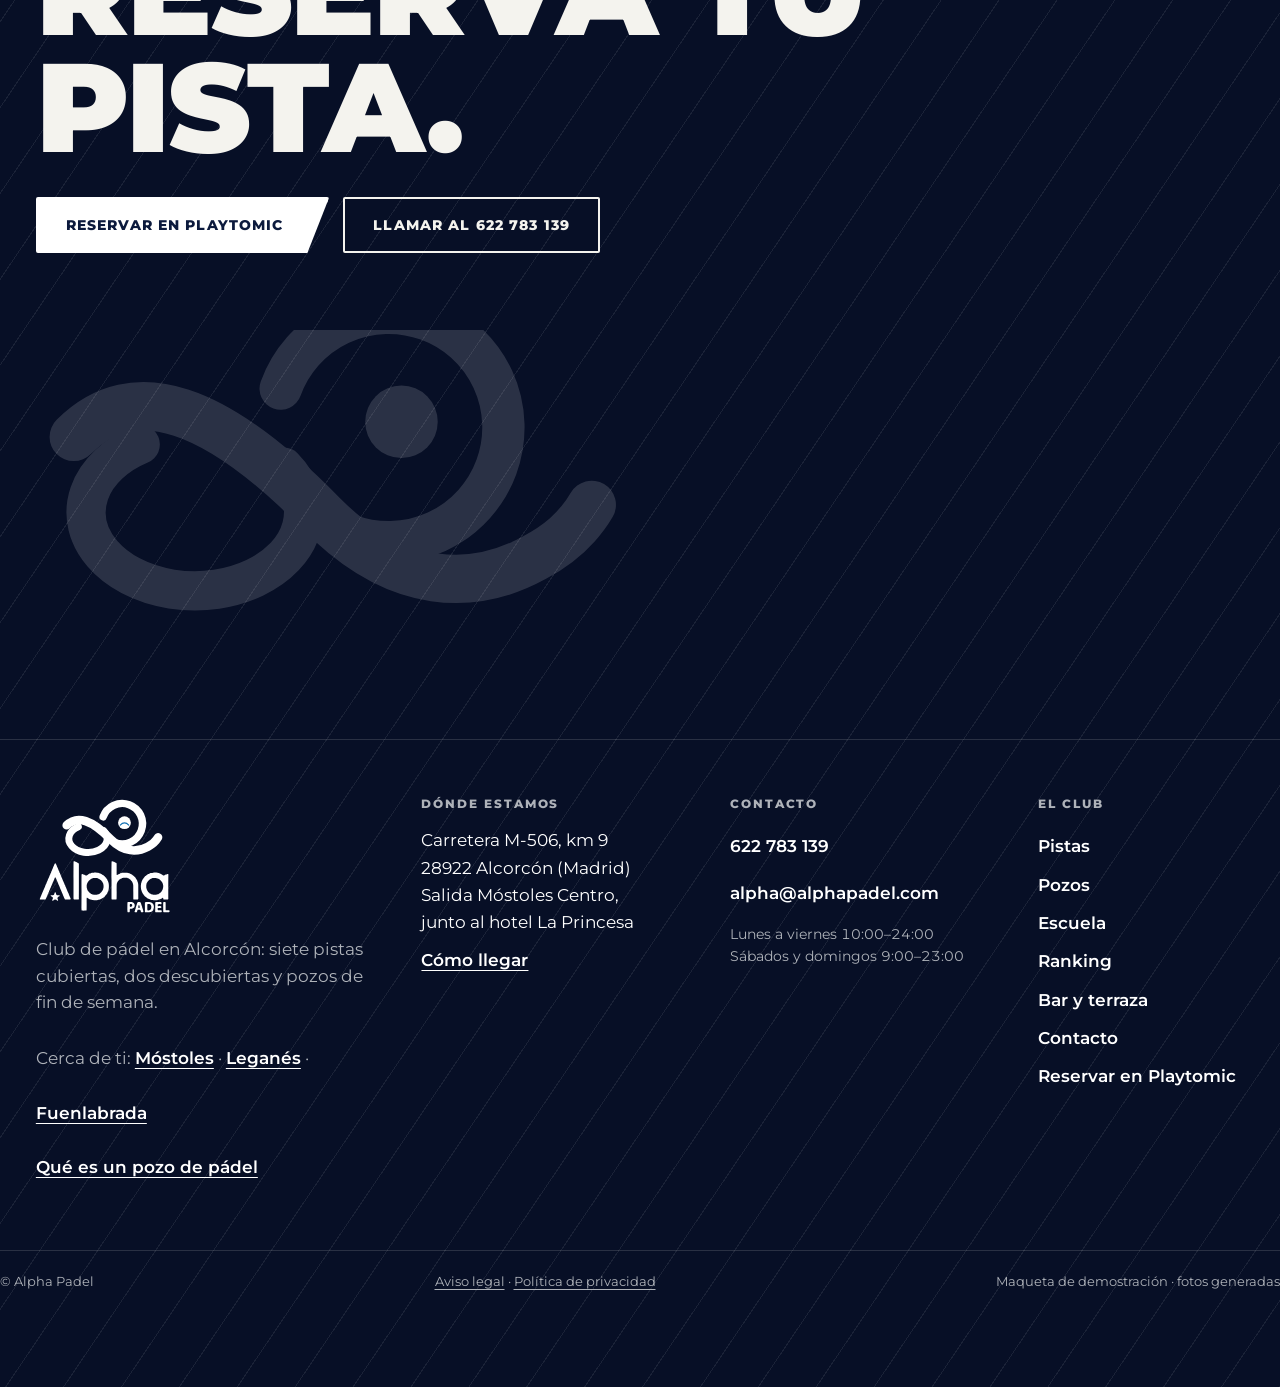
==== commit 8f6ce92b: "Add files via upload" ====
--- a/index.html
+++ b/index.html
@@ -6,7 +6,7 @@
 <title>Club de pádel en Alcorcón: pistas cubiertas y pozos</title>
 <meta name="description" content="Siete pistas cubiertas y dos descubiertas en la M-506, junto al hotel La Princesa. Reserva tu pista en Playtomic o apúntate a un pozo de fin de semana.">
 <meta name="robots" content="noindex">
-<link rel="icon" href="imagenes/favicon.svg" type="image/svg+xml">
+<link rel="icon" href="imagenes/simbolo-original.svg" type="image/svg+xml">
 <link rel="preload" href="fonts/Montserrat-Variable.woff2" as="font" type="font/woff2" crossorigin>
 <link rel="stylesheet" href="css/estilo.css">
 <script type="application/ld+json">{"@context": "https://schema.org", "@type": "SportsActivityLocation", "name": "Alpha Padel", "telephone": "+34622783139", "email": "alpha@alphapadel.com", "url": "https://alphapadel.com/", "description": "Club de pádel en Alcorcón: siete pistas cubiertas, dos descubiertas y pozos de fin de semana.", "address": {"@type": "PostalAddress", "streetAddress": "Carretera M-506, km 9", "postalCode": "28922", "addressLocality": "Alcorcón", "addressRegion": "Madrid", "addressCountry": "ES"}, "openingHoursSpecification": [{"@type": "OpeningHoursSpecification", "dayOfWeek": ["Monday", "Tuesday", "Wednesday", "Thursday", "Friday"], "opens": "10:00", "closes": "24:00"}, {"@type": "OpeningHoursSpecification", "dayOfWeek": ["Saturday", "Sunday"], "opens": "09:00", "closes": "23:00"}]}</script>
@@ -14,7 +14,7 @@
 <body>
 <a class="sr" href="#principal">Saltar al contenido</a>
 <header class="cab"><div class="cont">
-<a class="logo" href="./" aria-label="Alpha Padel, inicio"><img src="imagenes/logo-horizontal-blanco.svg" alt="Alpha Padel" width="238" height="36"></a>
+<a class="logo" href="./" aria-label="Alpha Padel, inicio"><img src="imagenes/logo-original-color.svg" alt="Alpha Padel" width="73" height="64"></a>
 <nav aria-label="Principal"><a href="pistas-y-tarifas/">Pistas</a><a href="pozos/">Pozos</a><a href="escuela-de-padel/">Escuela</a><a href="ranking/">Ranking</a><a href="bar-y-terraza/">Bar y terraza</a><a href="contacto/">Contacto</a><a class="btn" href="https://playtomic.com/clubs/alpha-padel" rel="noopener"><span>Reserva en Playtomic</span></a></nav>
 <button class="menu-b" aria-label="Abrir el menú" aria-expanded="false"><i></i><i></i></button>
 </div></header>
@@ -84,9 +84,9 @@
 <p class="cierre">Reserva tu pista.</p>
 <div class="grupo"><a class="btn" href="https://playtomic.com/clubs/alpha-padel" rel="noopener" target="_blank"><span>Reservar en Playtomic</span></a><a class="btn sec2" href="tel:+34622783139"><span>Llamar al 622 783 139</span></a></div>
 </div>
-<div class="pie-a" aria-hidden="true"><img src="imagenes/simbolo-blanco.svg" alt="" width="640" height="640"></div>
+<div class="pie-a" aria-hidden="true"><img src="imagenes/simbolo-original.svg" alt="" width="640" height="640"></div>
 <div class="cont pie-f">
-<div class="pf-m"><img src="imagenes/logo-horizontal-blanco.svg" alt="Alpha Padel" width="205" height="31"><p>Club de pádel en Alcorcón: siete pistas cubiertas, dos descubiertas y pozos de fin de semana.</p><p class="pf-z">Cerca de ti: <a class="enl" href="padel-mostoles/">Móstoles</a> · <a class="enl" href="padel-leganes/">Leganés</a> · <a class="enl" href="padel-fuenlabrada/">Fuenlabrada</a><br><a class="enl" href="blog/que-es-un-pozo-de-padel/">Qué es un pozo de pádel</a></p></div>
+<div class="pf-m"><img src="imagenes/logo-original-blanco.svg" alt="Alpha Padel" width="137" height="120"><p>Club de pádel en Alcorcón: siete pistas cubiertas, dos descubiertas y pozos de fin de semana.</p><p class="pf-z">Cerca de ti: <a class="enl" href="padel-mostoles/">Móstoles</a> · <a class="enl" href="padel-leganes/">Leganés</a> · <a class="enl" href="padel-fuenlabrada/">Fuenlabrada</a><br><a class="enl" href="blog/que-es-un-pozo-de-padel/">Qué es un pozo de pádel</a></p></div>
 <div><h2>Dónde estamos</h2><address>Carretera M-506, km 9<br>28922 Alcorcón (Madrid)<br>Salida Móstoles Centro,<br>junto al hotel La Princesa</address><p><a class="enl" href="https://www.google.com/maps?cid=16412759027479425247" rel="noopener">Cómo llegar</a></p></div>
 <div><h2>Contacto</h2><p><a href="tel:+34622783139">622 783 139</a></p><p><a href="mailto:alpha@alphapadel.com">alpha@alphapadel.com</a></p><p class="pf-h">Lunes a viernes 10:00–24:00<br>Sábados y domingos 9:00–23:00</p></div>
 <div><h2>El club</h2><ul><li><a href="pistas-y-tarifas/">Pistas</a></li><li><a href="pozos/">Pozos</a></li><li><a href="escuela-de-padel/">Escuela</a></li><li><a href="ranking/">Ranking</a></li><li><a href="bar-y-terraza/">Bar y terraza</a></li><li><a href="contacto/">Contacto</a></li><li><a href="https://playtomic.com/clubs/alpha-padel" rel="noopener">Reservar en Playtomic</a></li></ul></div>
--- a/css/estilo.css
+++ b/css/estilo.css
@@ -57,7 +57,7 @@
 .cab{position:fixed;inset:0 0 auto 0;z-index:50;height:var(--cab);background:var(--ap-marino);color:#fff;transition:height .3s var(--ease)}
 .cab.baja{--cab:68px;height:68px}
 .cab .cont{height:100%;display:flex;align-items:center;justify-content:space-between;gap:24px}
-.cab .logo img{width:238px;height:36px}
+.cab .logo img{width:73px;height:64px}
 .cab nav{display:flex;align-items:center;gap:clamp(14px,1.6vw,28px)}
 .cab nav a:not(.btn){font-weight:700;font-size:13px;letter-spacing:.1em;text-transform:uppercase;text-decoration:none}
 .cab nav a:not(.btn):hover{text-decoration:underline;text-underline-offset:6px}
@@ -210,7 +210,7 @@
 .cita cite{display:block;font:700 12px 'Montserrat';letter-spacing:.14em;text-transform:uppercase;margin-top:10px;font-style:normal;color:var(--ap-texto-2-sobre-oscuro)}
 /* responsive */
 @media(max-width:1023px){
-  .cab .logo img{width:205px;height:31px}
+  .cab .logo img{width:62px;height:54px}
   .cab nav{display:none}.menu-b{display:block}
   .portada .cont,.port-i .cont,.dos,.dos.inv,.pozo-gr{grid-template-columns:1fr}
   .cifras{grid-template-columns:1fr 1fr}.cifra:nth-child(2){border-right:0}.cifra:nth-child(3){padding-left:0}
@@ -222,7 +222,7 @@
 }
 @media(max-width:767px){
   :root{--cab:60px}.cab.baja{--cab:60px;height:60px}
-  .cab .logo img{width:180px;height:27px}
+  .cab .logo img{width:52px;height:46px}
   .carr .foto,.carr .ult{height:380px;width:82vw}.carr .foto.h{width:82vw}
   .fila{grid-template-columns:48px 1fr}.fila .enl{grid-column:2}.fila b{font-size:28px}
   .esc .fil-p{height:52px;font-size:30px}.ficha{top:calc(var(--fila,3) * 56px + 6px);left:70px;width:96px;height:38px;line-height:38px}.flc{left:190px;top:calc(var(--fila,3) * 56px + 10px)}
@@ -307,7 +307,7 @@
 .pie-f a:hover{text-decoration:underline;text-underline-offset:4px}
 .pie-f ul{list-style:none;margin:0;padding:0}
 .pie-f .pf-h{font-size:14px;margin-top:12px;font-variant-numeric:tabular-nums}
-.pf-m img{width:205px;height:31px;margin-bottom:20px}
+.pf-m img{width:137px;height:120px;margin-bottom:20px}
 .pie-leg{padding-top:20px;position:relative;z-index:1}
 @media(max-width:1023px){.pie-f{grid-template-columns:1fr 1fr}.pf-m{grid-column:1/-1}}
 @media(max-width:767px){.pie-f{grid-template-columns:1fr}}
@@ -361,3 +361,14 @@
 .hero-foto>.foto img{width:100%;height:100%;object-fit:cover}
 .hero-foto .estado{position:absolute;left:-24px;bottom:0;width:min(340px,86%);box-shadow:0 18px 40px rgba(12,26,61,.18);background:#fff}
 @media(max-width:1023px){.hero-foto>.foto{aspect-ratio:4/3;max-height:none}.hero-foto .estado{left:12px;right:12px;width:auto}}
+
+/* Cabecera clara con el logotipo original del club */
+.cab{background:var(--ap-blanco-pista);color:var(--ap-marino);box-shadow:0 1px 0 var(--ap-filete)}
+.cab :focus-visible{outline-color:var(--ap-marino)}
+.cab .btn{--c:var(--ap-marino);--f:#fff}
+.cab .btn::before{background:var(--ap-marino-profundo)}
+.cab .btn:hover span{color:var(--ap-marino)}
+.menu-b{border-color:var(--ap-marino);color:var(--ap-marino)}
+.menu-b i{background:var(--ap-marino)}
+.pie-a img{filter:brightness(0) invert(1)}
+.cab.baja .logo img{height:54px;width:auto}
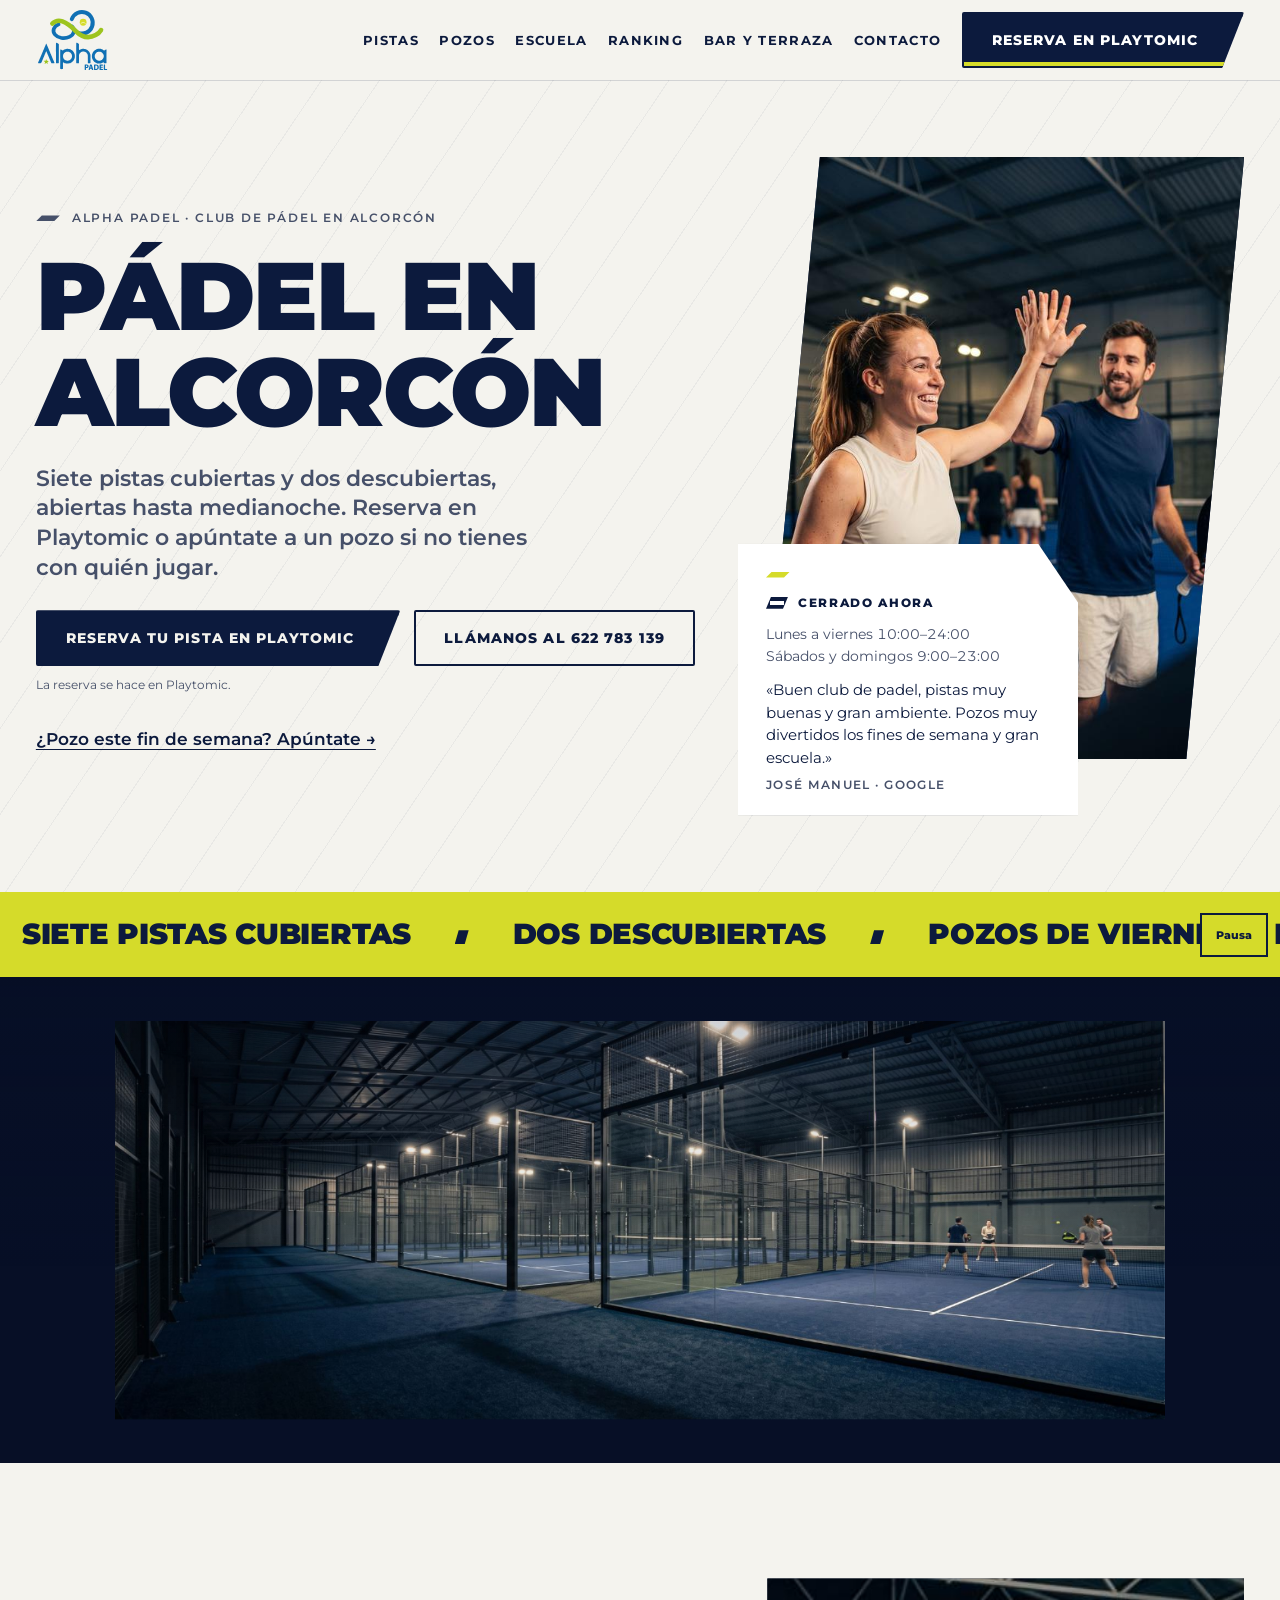
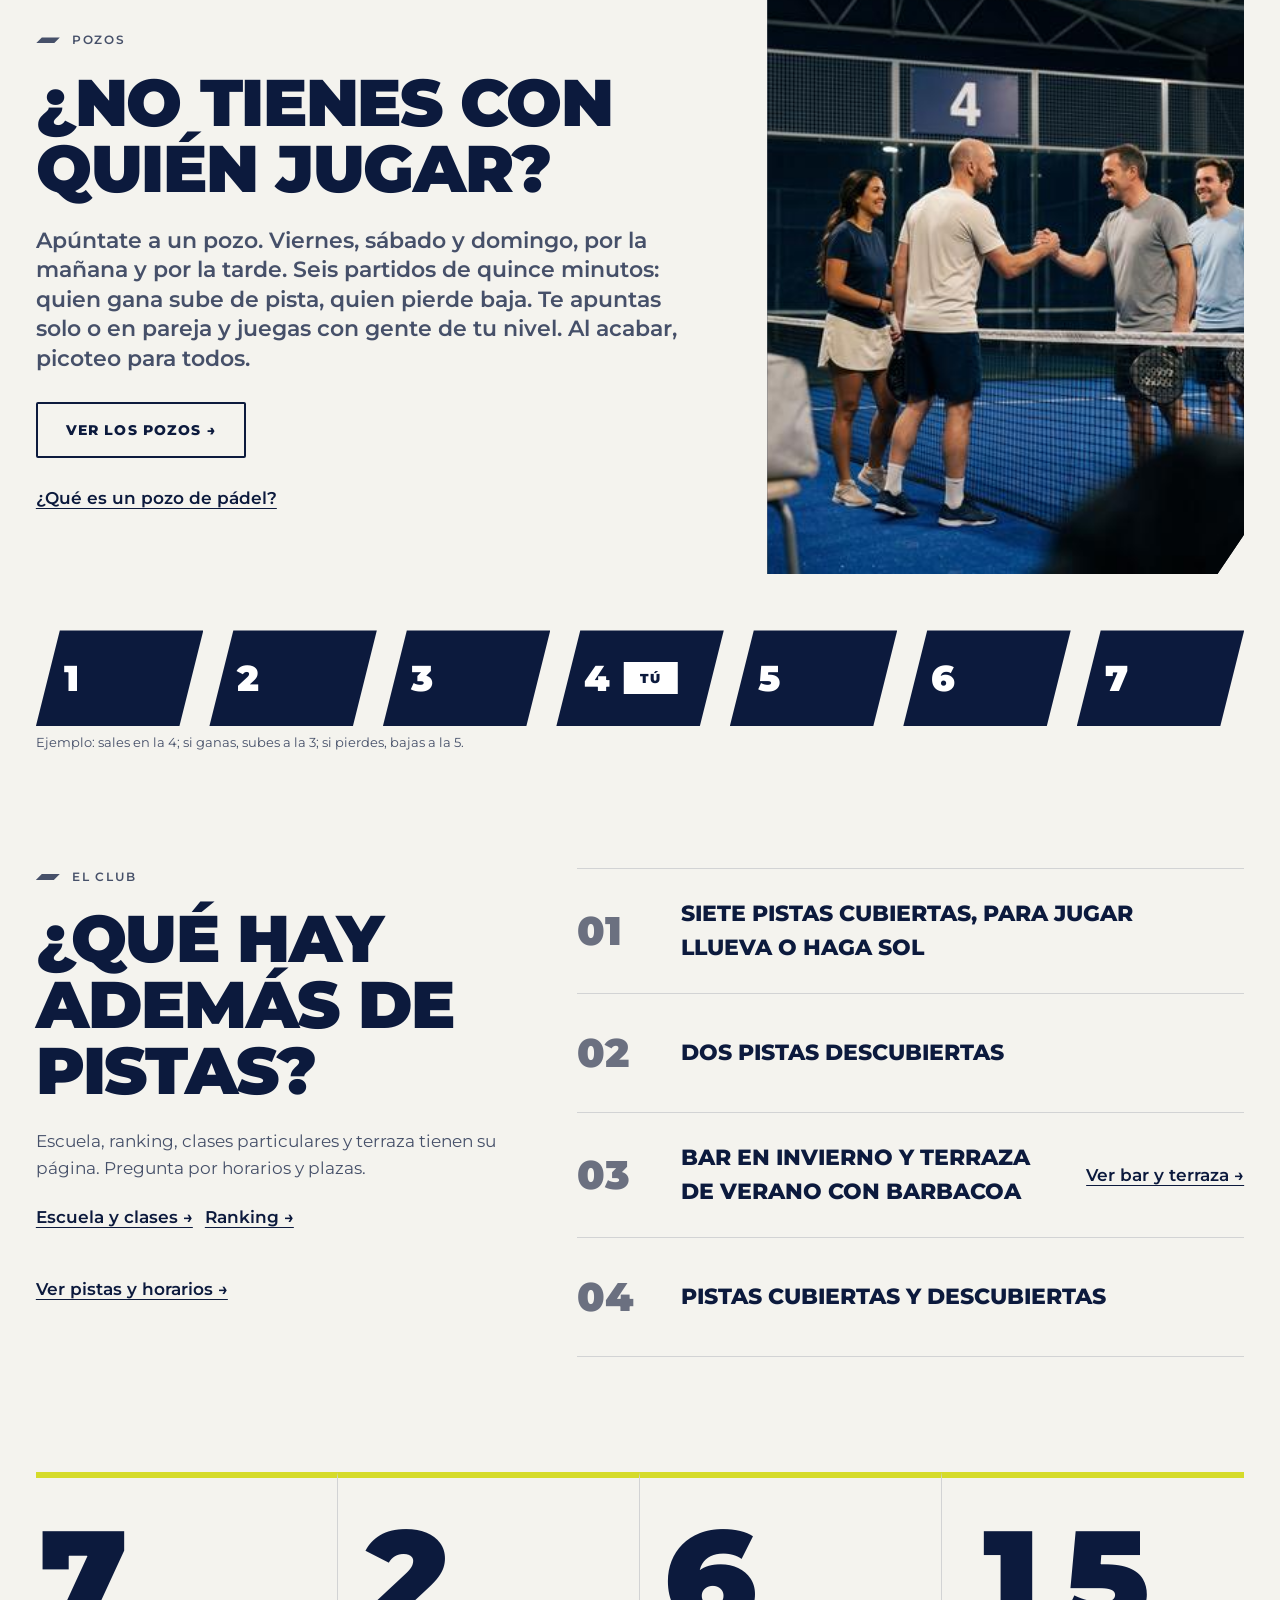
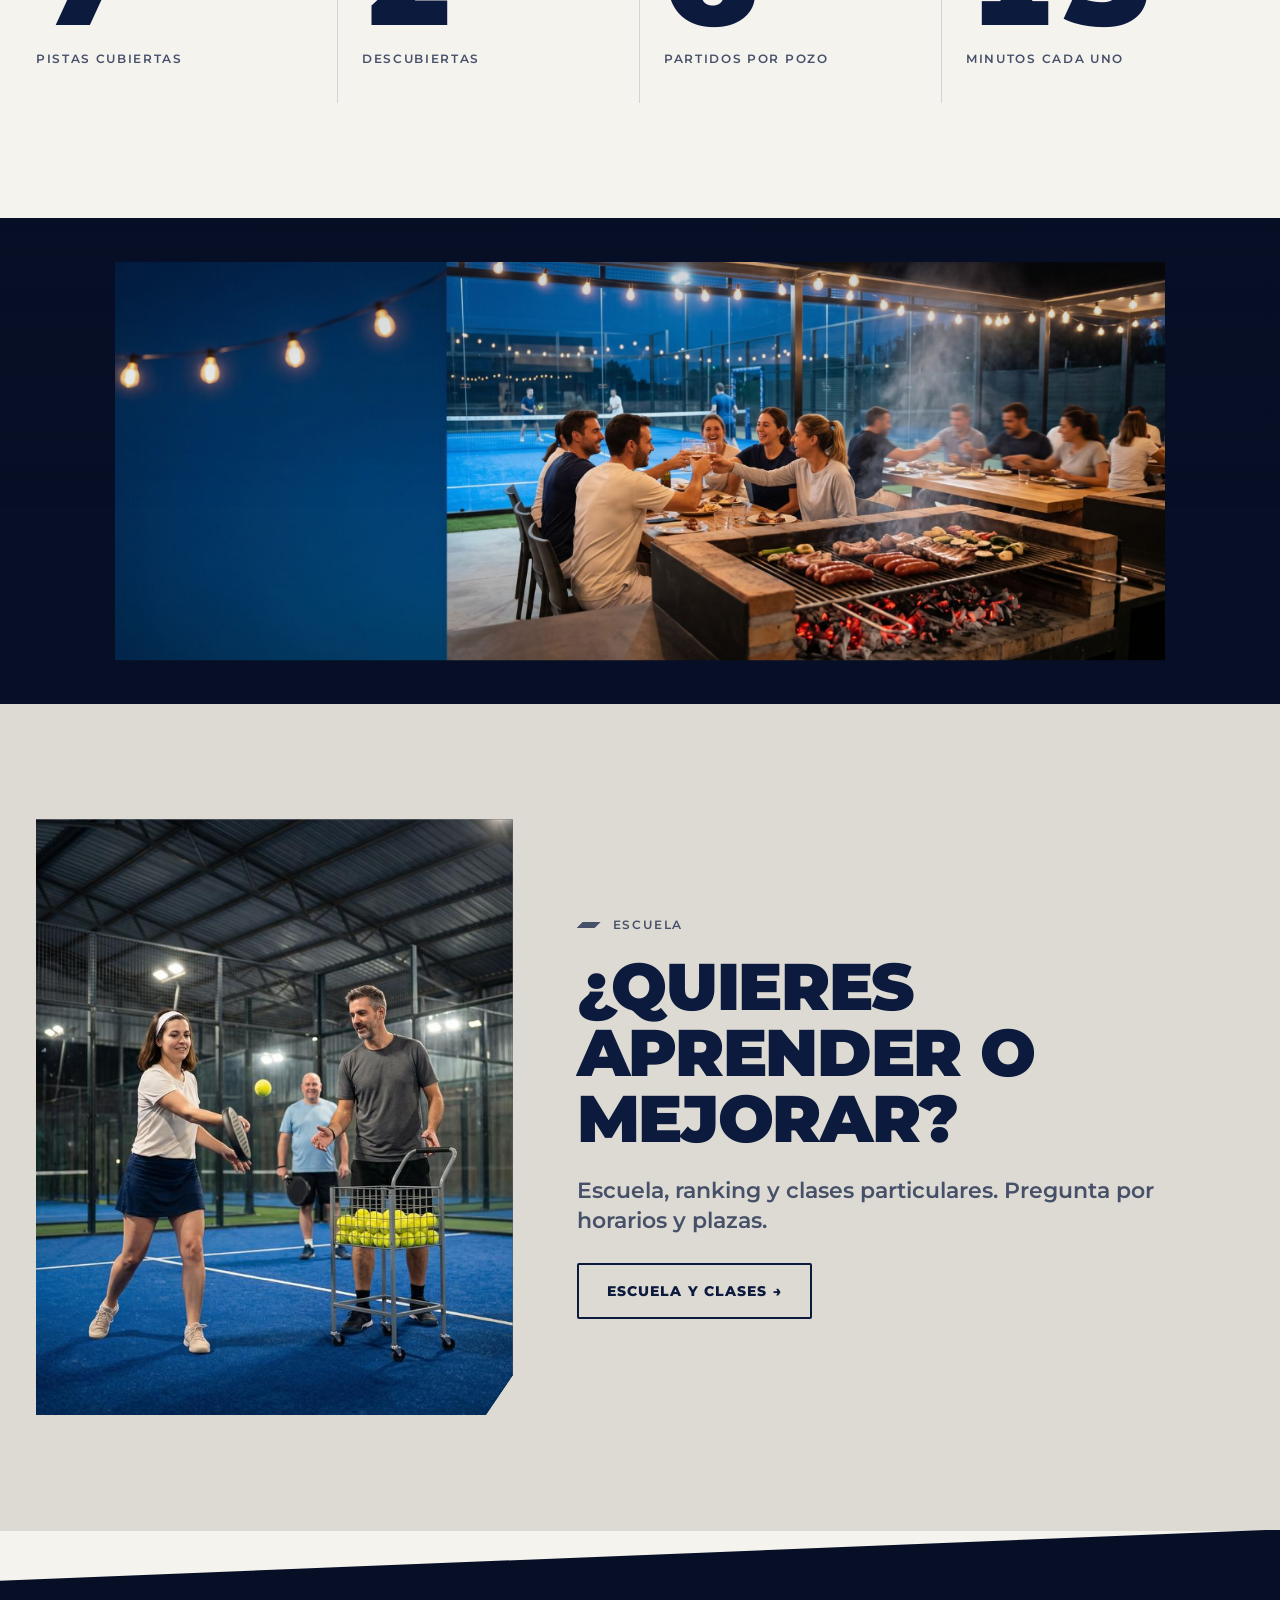
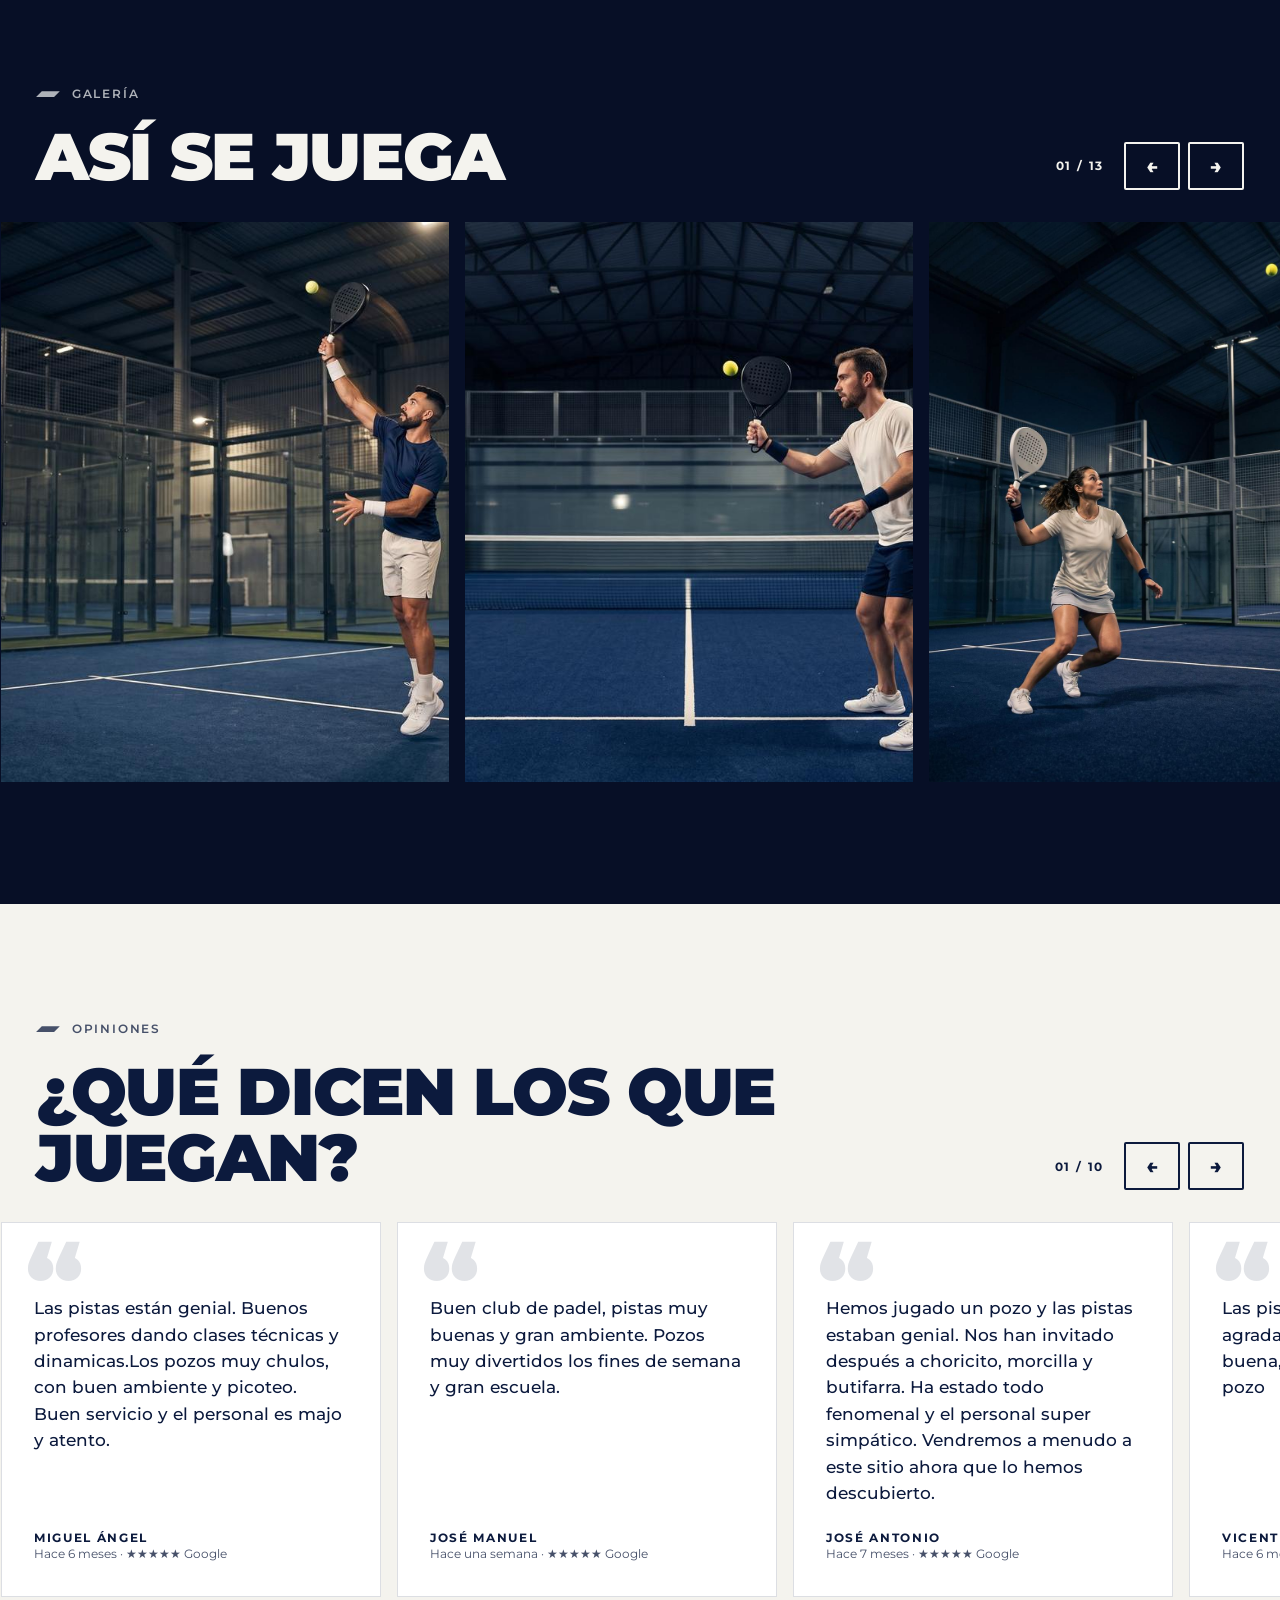
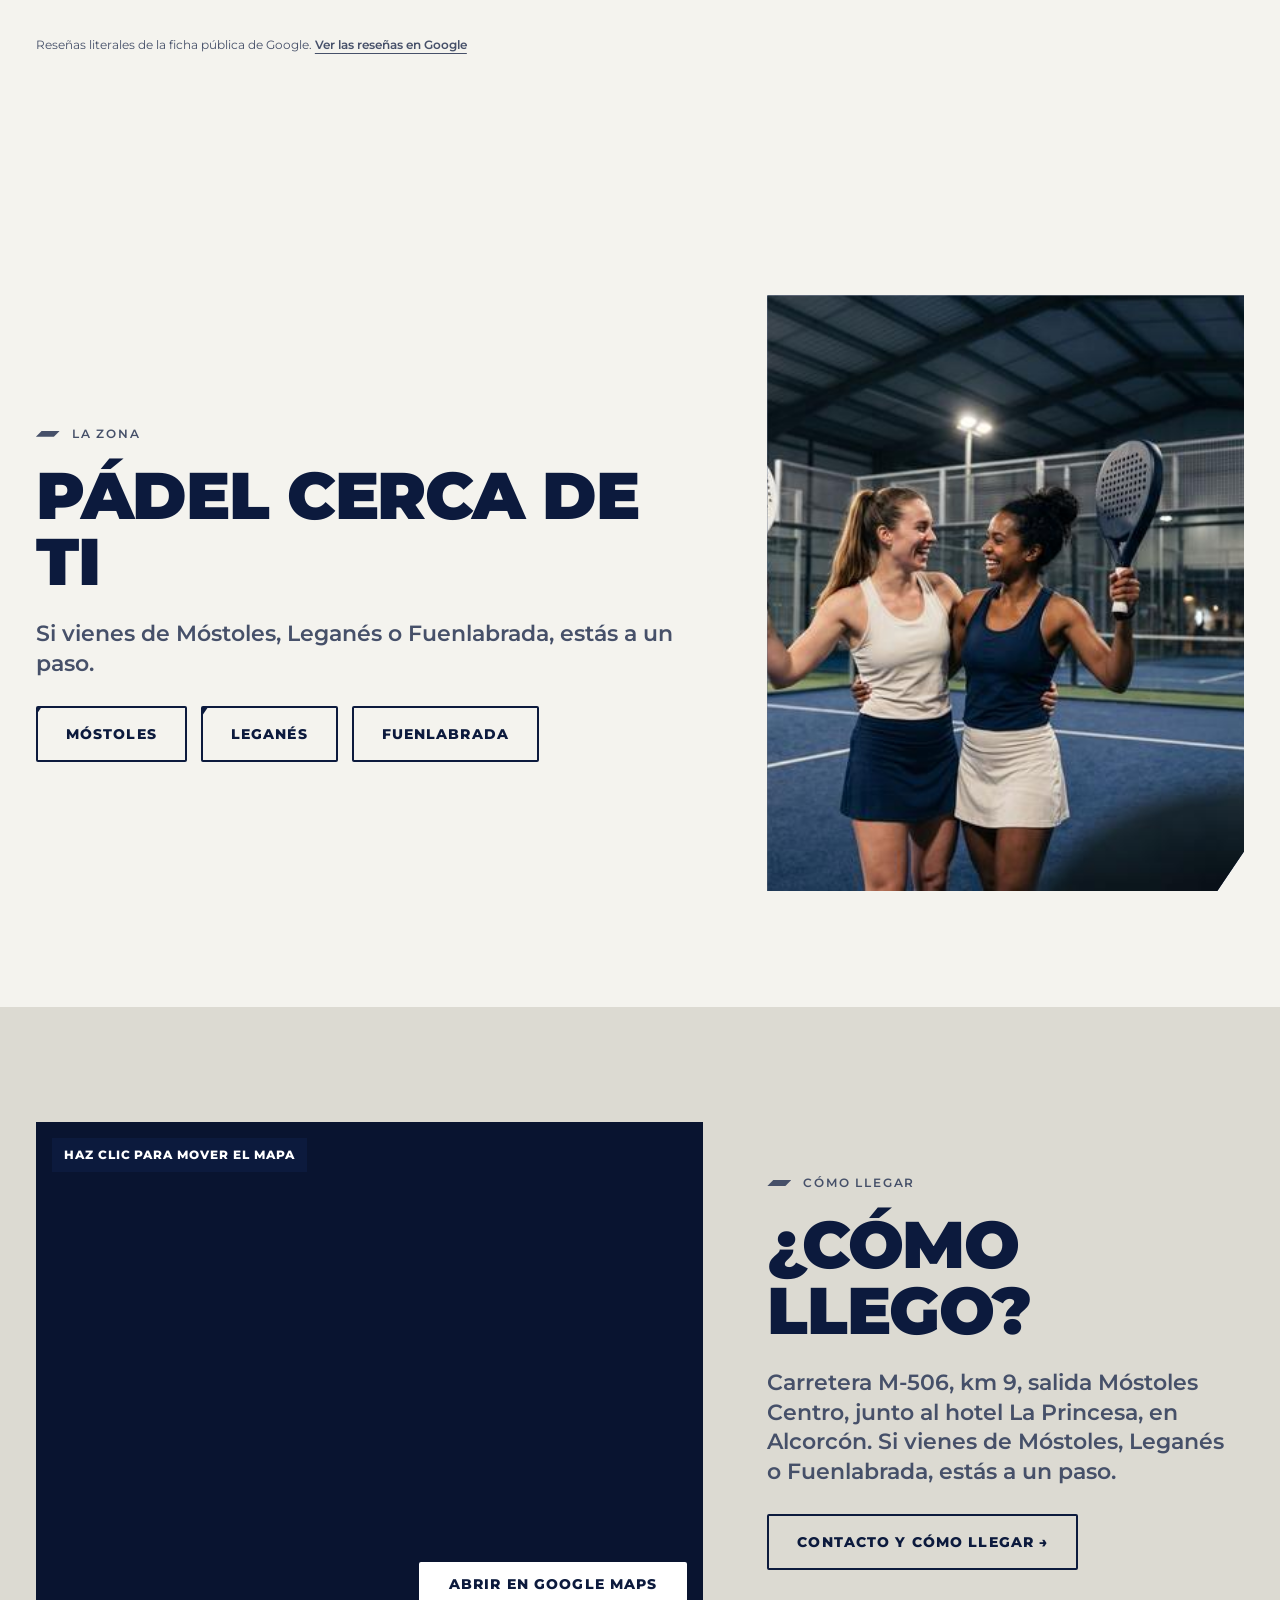
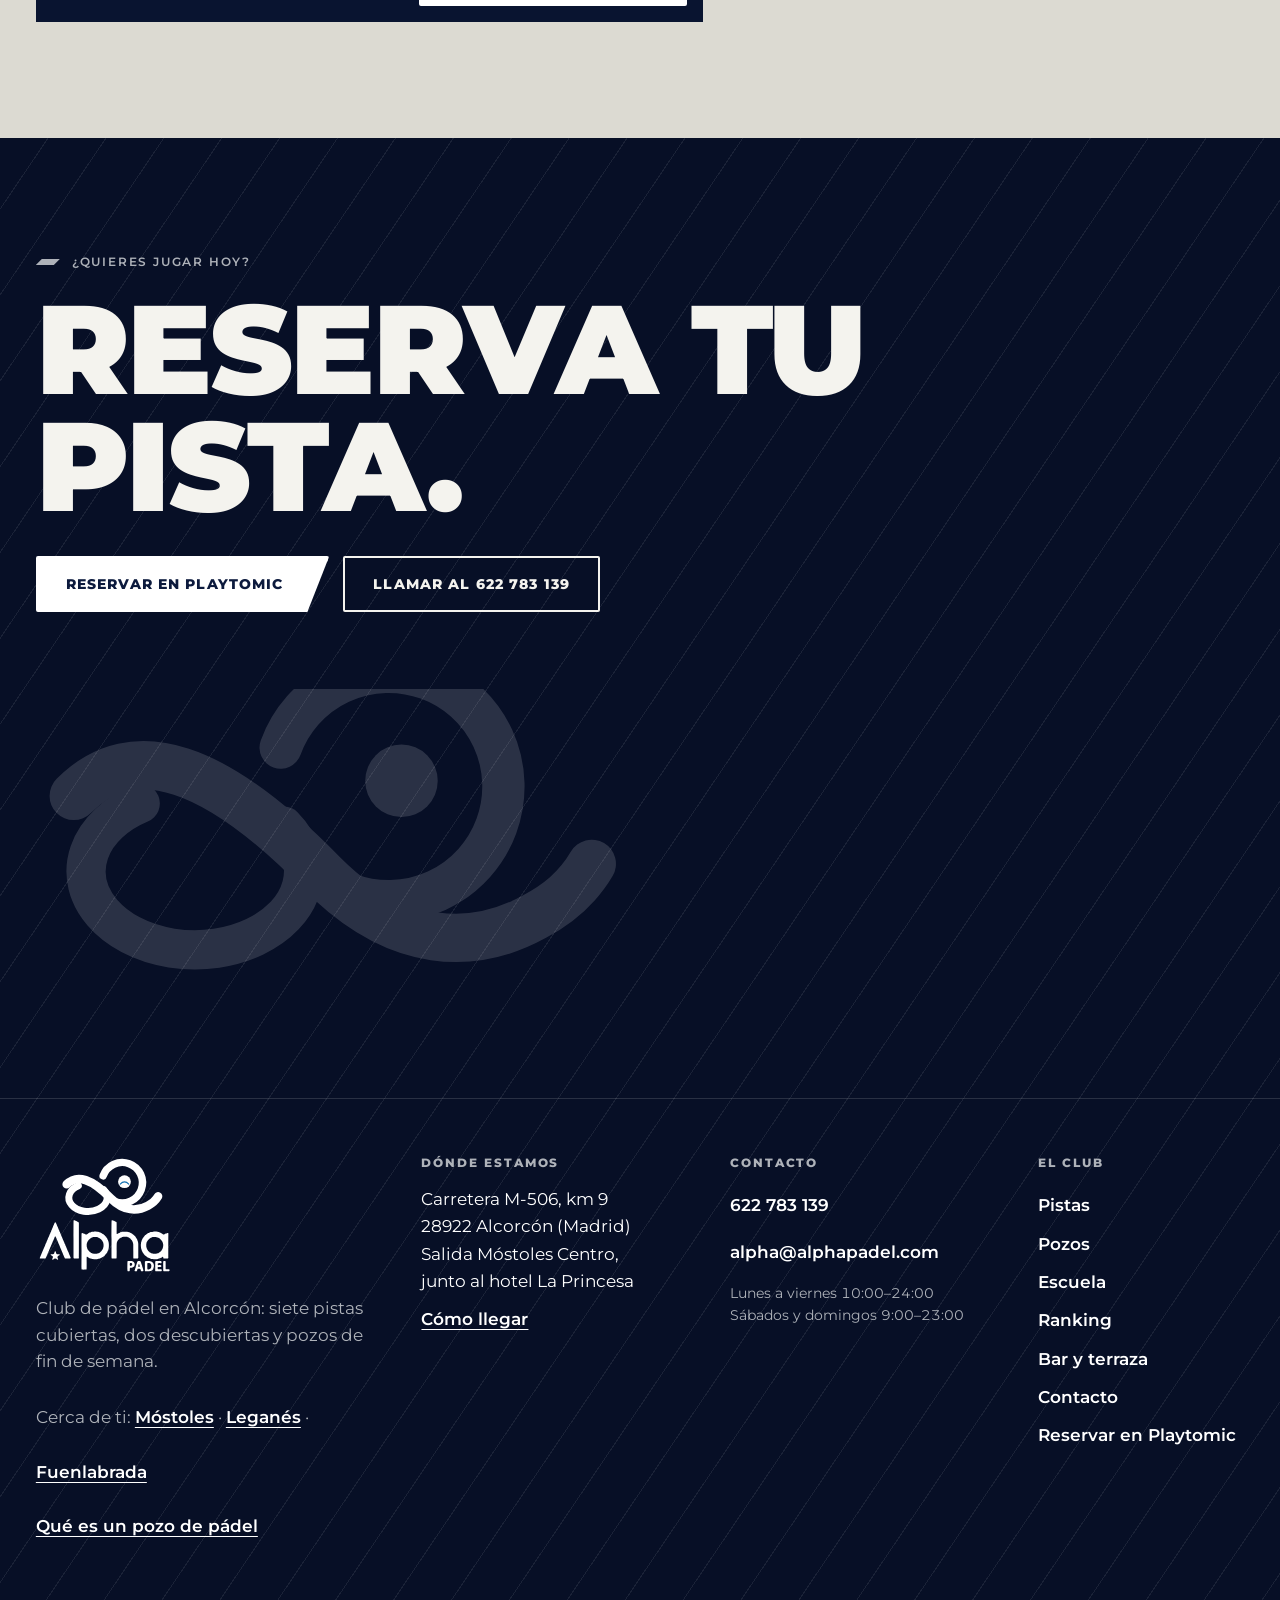
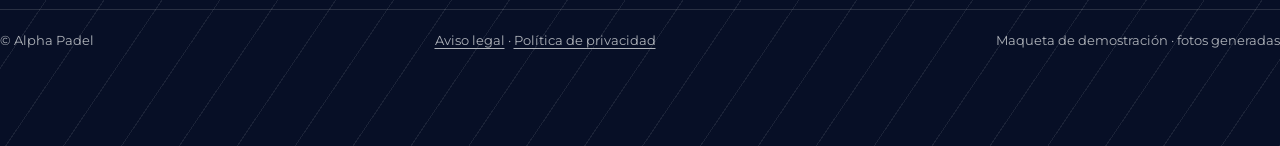
==== commit 30e2ce00: "Add files via upload" ====
--- a/index.html
+++ b/index.html
@@ -71,9 +71,11 @@
 <div style="display:flex;align-items:center;gap:20px"><span class="cont-n" aria-live="polite">01 / 10</span><div class="flechas"><button type="button" data-dir="-1" aria-label="Anterior">←</button><button type="button" data-dir="1" aria-label="Siguiente">→</button></div></div></div></div>
 <div class="carr" tabindex="0" aria-label="Reseñas de Google"><article class="rev-c"><p>Las pistas están genial. Buenos profesores dando clases técnicas y dinamicas.Los pozos muy chulos, con buen ambiente y picoteo. Buen servicio y el personal es majo y atento.</p><b>Miguel Ángel</b><small>Hace 6 meses · ★★★★★ Google</small></article><article class="rev-c"><p>Buen club de padel, pistas muy buenas y gran ambiente. Pozos muy divertidos los fines de semana y gran escuela.</p><b>José Manuel</b><small>Hace una semana · ★★★★★ Google</small></article><article class="rev-c"><p>Hemos jugado un pozo y las pistas estaban genial. Nos han invitado después a choricito, morcilla y butifarra. Ha estado todo fenomenal y el personal super simpático. Vendremos a menudo a este sitio ahora que lo hemos descubierto.</p><b>José Antonio</b><small>Hace 7 meses · ★★★★★ Google</small></article><article class="rev-c"><p>Las pistas está muy bien, gente agradable y la hamburguesa muy buena, entra de lujo después del pozo</p><b>Vicente</b><small>Hace 6 meses · ★★★★★ Google</small></article><article class="rev-c"><p>Genial , hemos empezado a ir con más frecuencia a este club , ya que las instalaciones nos gustan , nos tratan genial y hay muy buen ambiente , siempre a disposición y atentos , gracias :)</p><b>Natalia</b><small>Hace 9 meses · ★★★★★ Google</small></article><article class="rev-c"><p>Las instalaciones son increíbles y el personal es majísimo lo recomiendo mucho</p><b>Adrián</b><small>Hace 6 meses · ★★★★★ Google</small></article><article class="rev-c"><p>Que sol, que terraza, que agua calentita al acabar de jugar.... Pero después, no conozco un sitio con los tercios más fríos!!!!! Muy recomendable jugar en Alpha Padel.</p><b>Tomás</b><small>Hace 6 meses · ★★★★★ Google</small></article><article class="rev-c"><p>Hacia mucho que no iba, pero las cosas no han cambiado. Muy bien, los responsables, muy implicados y muy agradables. Buen sitio</p><b>Christian</b><small>Hace 2 meses · ★★★★★ Google</small></article><article class="rev-c"><p>Estoy muy contento, porque he descubierto un lugar muy agradable familiar y un trato Exquisito y muy profesionales.volveré Seguro.</p><b>José Alberto</b><small>Hace 6 meses · ★★★★★ Google</small></article><article class="rev-c"><p>Muy buen sitio, se juega agusto y gente muy amable</p><b>Bemba</b><small>Hace 7 meses · ★★★★★ Google</small></article></div>
 <div class="cont"><p class="micro" style="margin-top:20px">Reseñas literales de la ficha pública de Google. <a class="enl" href="https://www.google.com/maps?cid=16412759027479425247" rel="noopener">Ver las reseñas en Google</a></p></div></div></section>
-<section class="sec" id="zona"><div class="cont"><div class="rev"><p class="eti">La zona</p><h2 class="h1">Pádel cerca de ti</h2>
+<section class="sec" id="zona"><div class="cont"><div class="dos">
+<div class="rev"><p class="eti">La zona</p><h2 class="h1">Pádel cerca de ti</h2>
 <p class="sub txt">Si vienes de Móstoles, Leganés o Fuenlabrada, estás a un paso.</p>
-<div class="grupo"><a class="btn sec2" href="padel-mostoles/"><span>Móstoles</span></a><a class="btn sec2" href="padel-leganes/"><span>Leganés</span></a><a class="btn sec2" href="padel-fuenlabrada/"><span>Fuenlabrada</span></a></div></div></div></section>
+<div class="grupo"><a class="btn sec2" href="padel-mostoles/"><span>Móstoles</span></a><a class="btn sec2" href="padel-leganes/"><span>Leganés</span></a><a class="btn sec2" href="padel-fuenlabrada/"><span>Fuenlabrada</span></a></div></div>
+<div class="foto corte rev" ><img src="imagenes/fotos/dos-amigas-abrazadas-con-palas.jpg" srcset="imagenes/fotos/dos-amigas-abrazadas-con-palas-640.jpg 640w, imagenes/fotos/dos-amigas-abrazadas-con-palas-1100.jpg 1100w, imagenes/fotos/dos-amigas-abrazadas-con-palas.jpg 1920w" sizes="(max-width:1023px) 100vw, 48vw" alt="Dos amigas abrazadas con sus palas tras jugar" loading="lazy" decoding="async"></div></div></div></section>
 <section class="sec calido" id="como-llego"><div class="cont"><div class="dos">
 <div class="mapa mapa-v" data-velo><iframe title="Mapa de Google con la ubicación de Alpha Padel en Alcorcón" src="https://www.google.com/maps/embed?pb=!1m18!1m12!1m3!1d3041.77434971627!2d-3.850525023575879!3d40.325165261206486!2m3!1f0!2f0!3f0!3m2!1i1024!2i768!4f13.1!3m3!1m2!1s0xd418ec4b3effd49%3A0xe3c5d56080ff30df!2sAlpha%20P%C3%A1del!5e0!3m2!1ses!2ses!4v1791196586963!5m2!1ses!2ses" loading="lazy" referrerpolicy="no-referrer-when-downgrade"></iframe><span class="velo" aria-hidden="true"></span><span class="mapa-ayuda" aria-hidden="true">Haz clic para mover el mapa</span><a class="btn sec2 mapa-enl" href="https://www.google.com/maps?cid=16412759027479425247" rel="noopener"><span>Abrir en Google Maps</span></a></div>
 <div class="rev"><p class="eti">Cómo llegar</p><h2 class="h1">¿Cómo llego?</h2><p class="sub txt">Carretera M-506, km 9, salida Móstoles Centro, junto al hotel La Princesa, en Alcorcón. Si vienes de Móstoles, Leganés o Fuenlabrada, estás a un paso.</p><div class="grupo"><a class="btn sec2" href="contacto/"><span>Contacto y cómo llegar →</span></a></div></div>
--- a/css/estilo.css
+++ b/css/estilo.css
@@ -372,3 +372,20 @@
 .menu-b i{background:var(--ap-marino)}
 .pie-a img{filter:brightness(0) invert(1)}
 .cab.baja .logo img{height:54px;width:auto}
+
+/* acento pelota de tenis (lima del logo original) */
+:root{--ap-lima:#D5DB2A;--ap-verde:#9DC41E}
+.estado .fil{background:var(--ap-lima)}
+.cinta{background:var(--ap-lima)}
+.cinta .pausa-b{background:var(--ap-lima)}
+.cinta-p span::after{background:var(--ap-marino)}
+.cifra{border-top:6px solid var(--ap-lima);margin-top:-1px}
+.cab .btn:hover::before{background:var(--ap-lima)}
+.cab .btn{box-shadow:inset 0 -4px 0 var(--ap-lima)}
+.btn:not(.sec2)::before{background:var(--ap-lima)}
+.btn:not(.sec2):hover span{color:var(--ap-marino)}
+.portada.clara .h1 em,.portada.clara .h1 mark{background:linear-gradient(transparent 62%,var(--ap-lima) 62%);color:inherit;font-style:normal}
+.pie .fil,.pf-m{border-top-color:var(--ap-lima)}
+
+/* la sección .cita heredaba el estilo de la cita suelta (60ch, borde): ancho completo */
+section.cita{max-width:none;margin-top:0;border-left:0;padding-left:0;font-size:inherit;line-height:inherit}
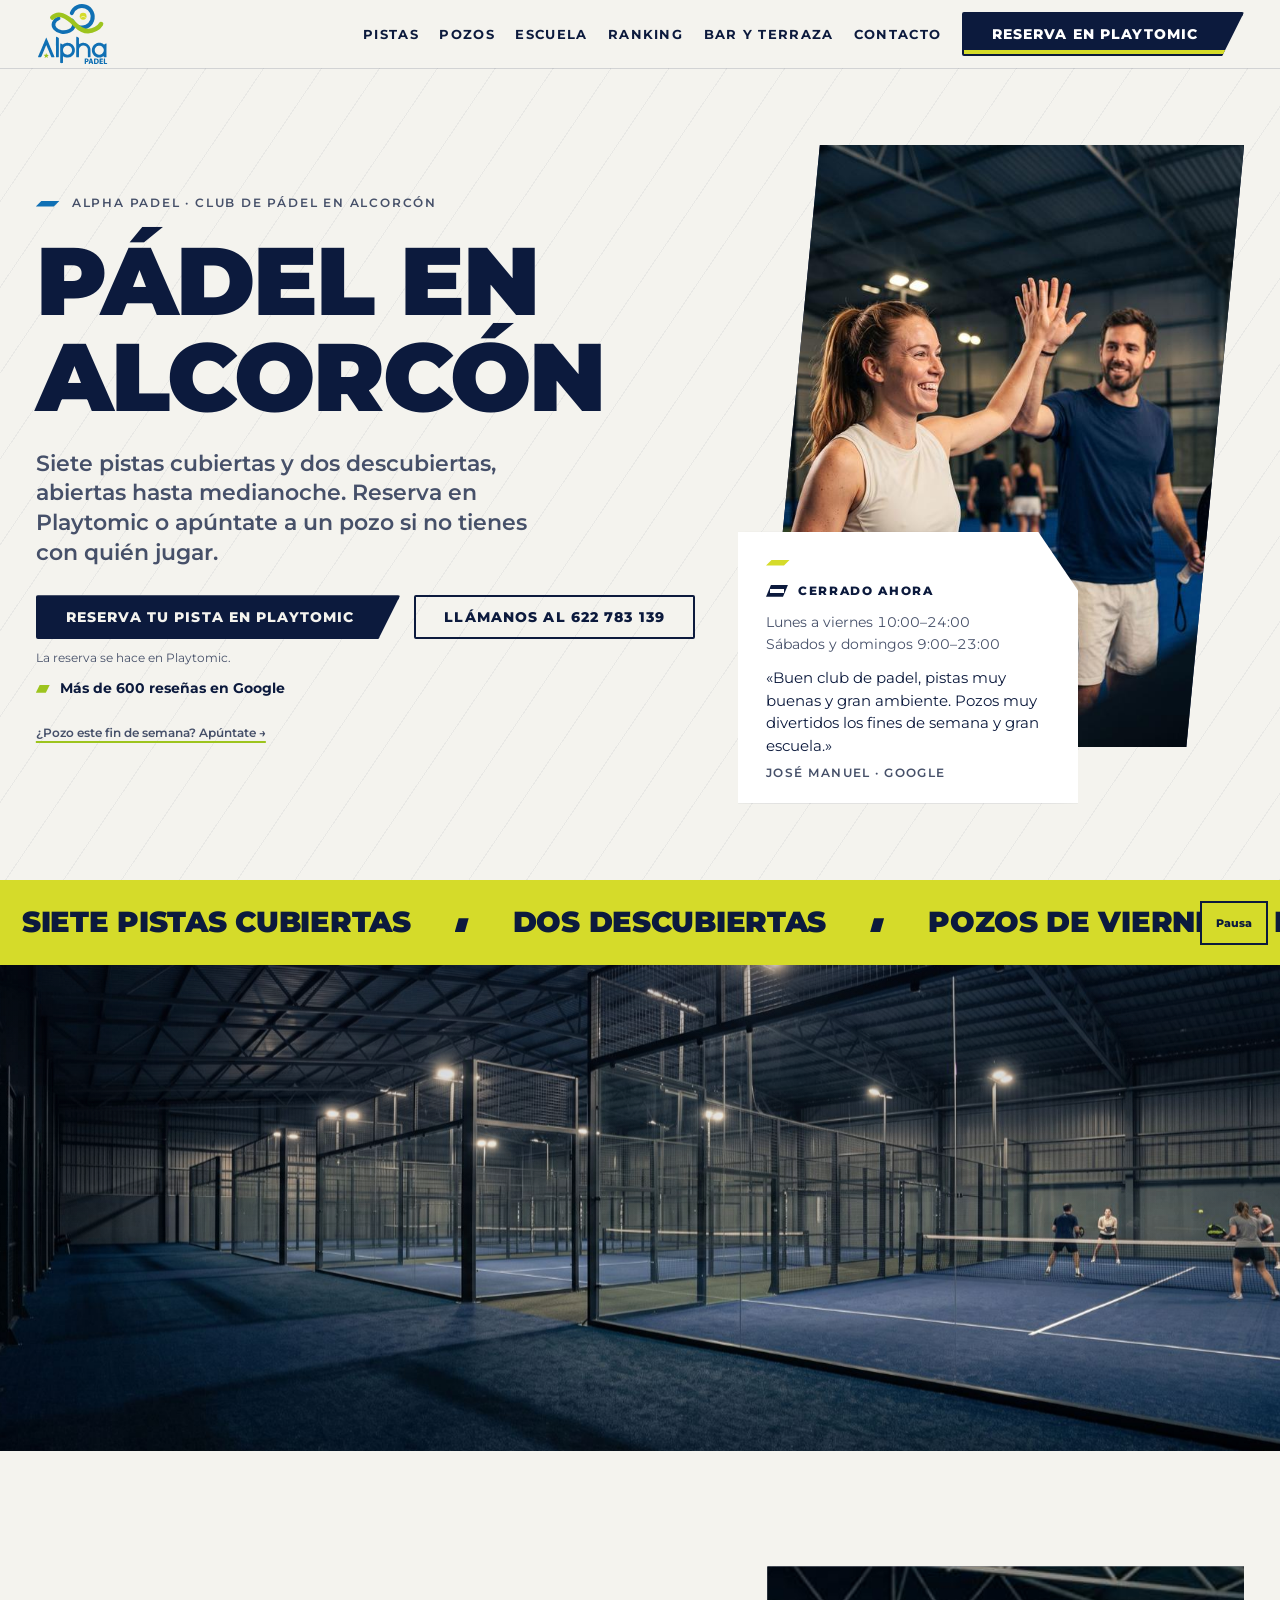
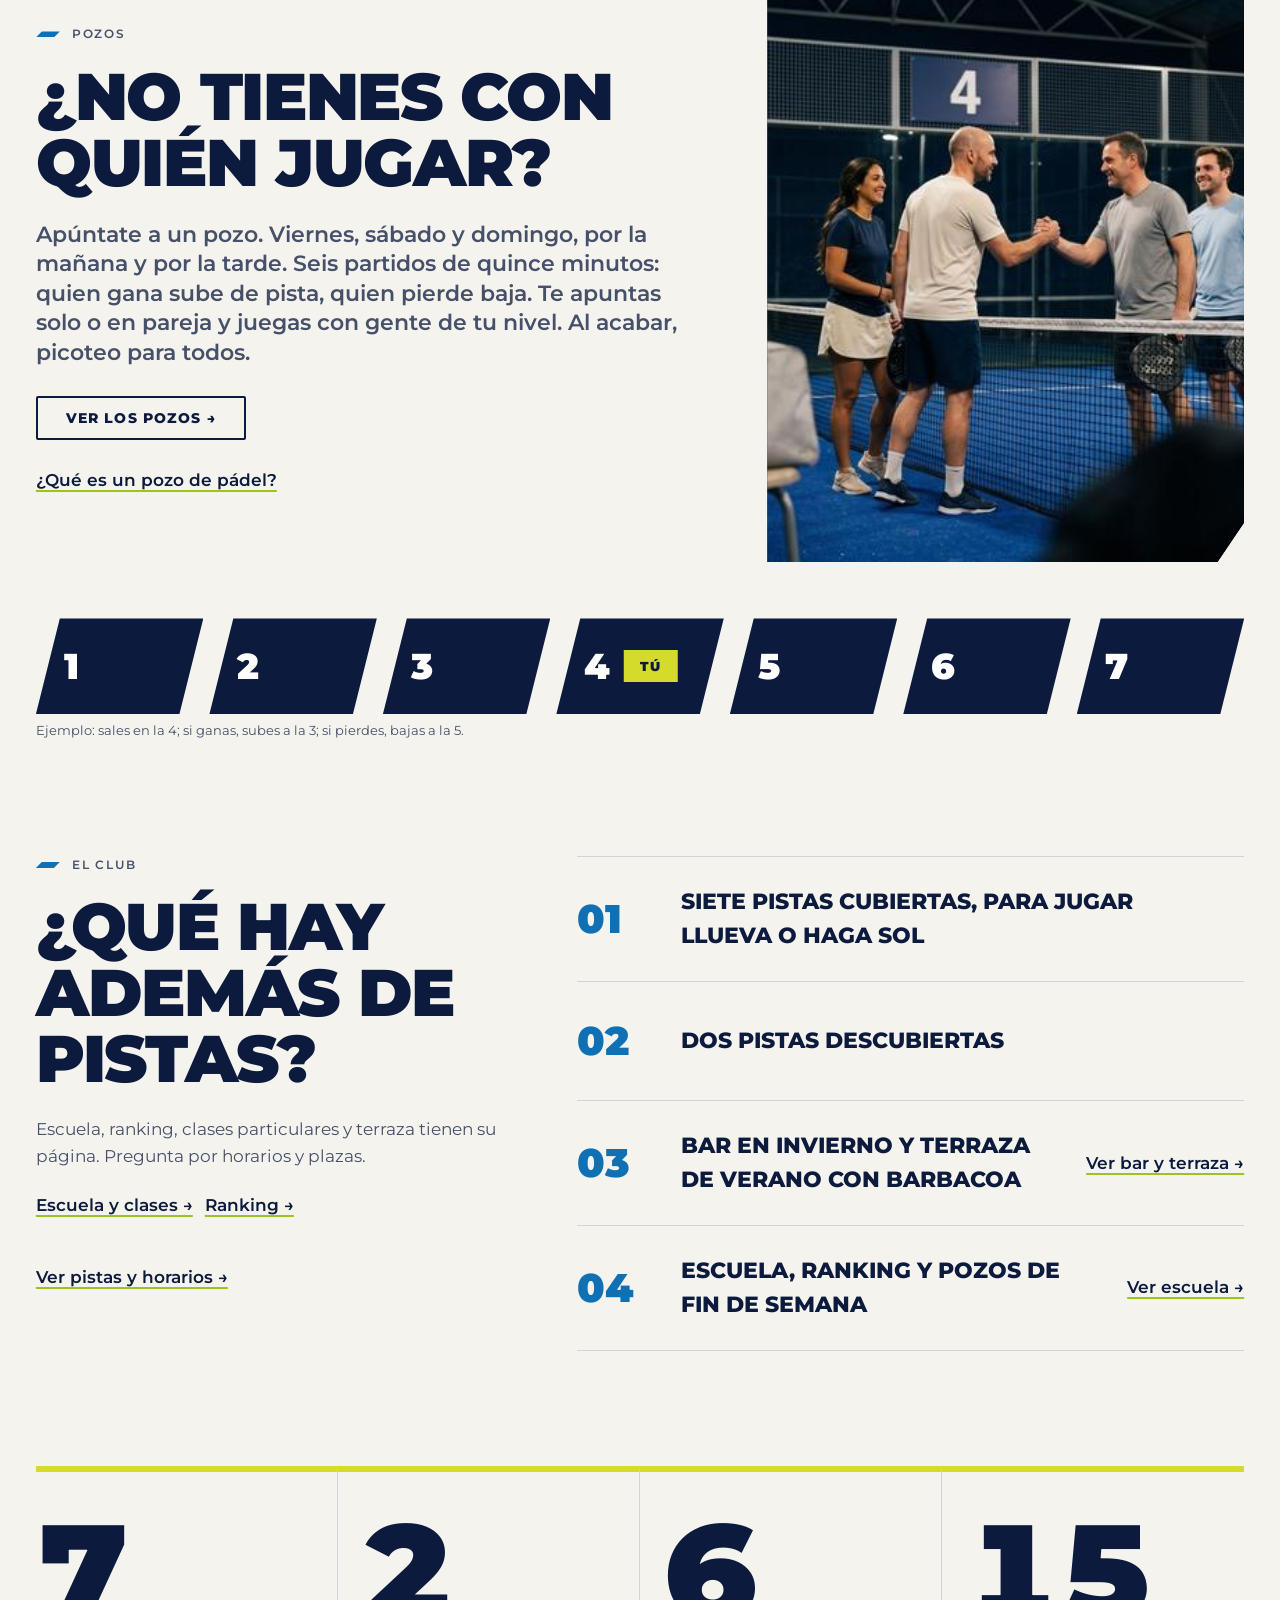
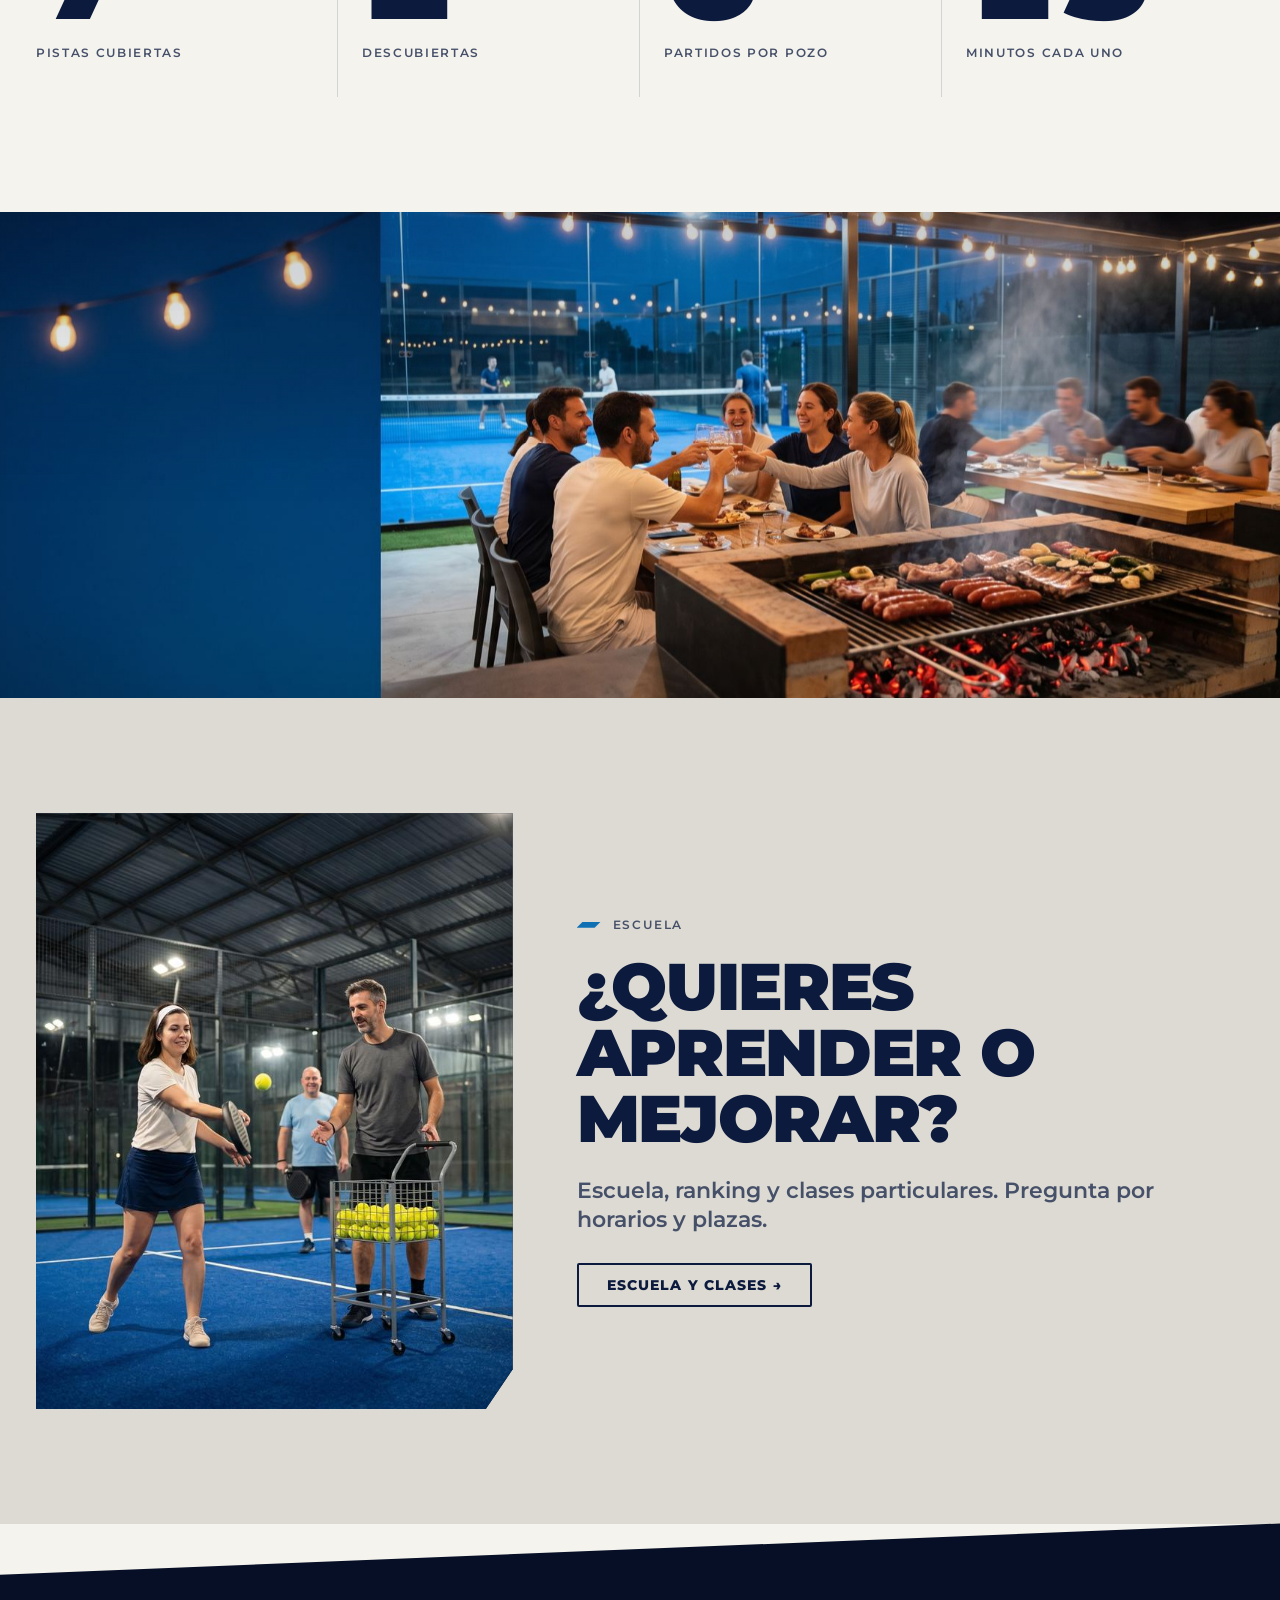
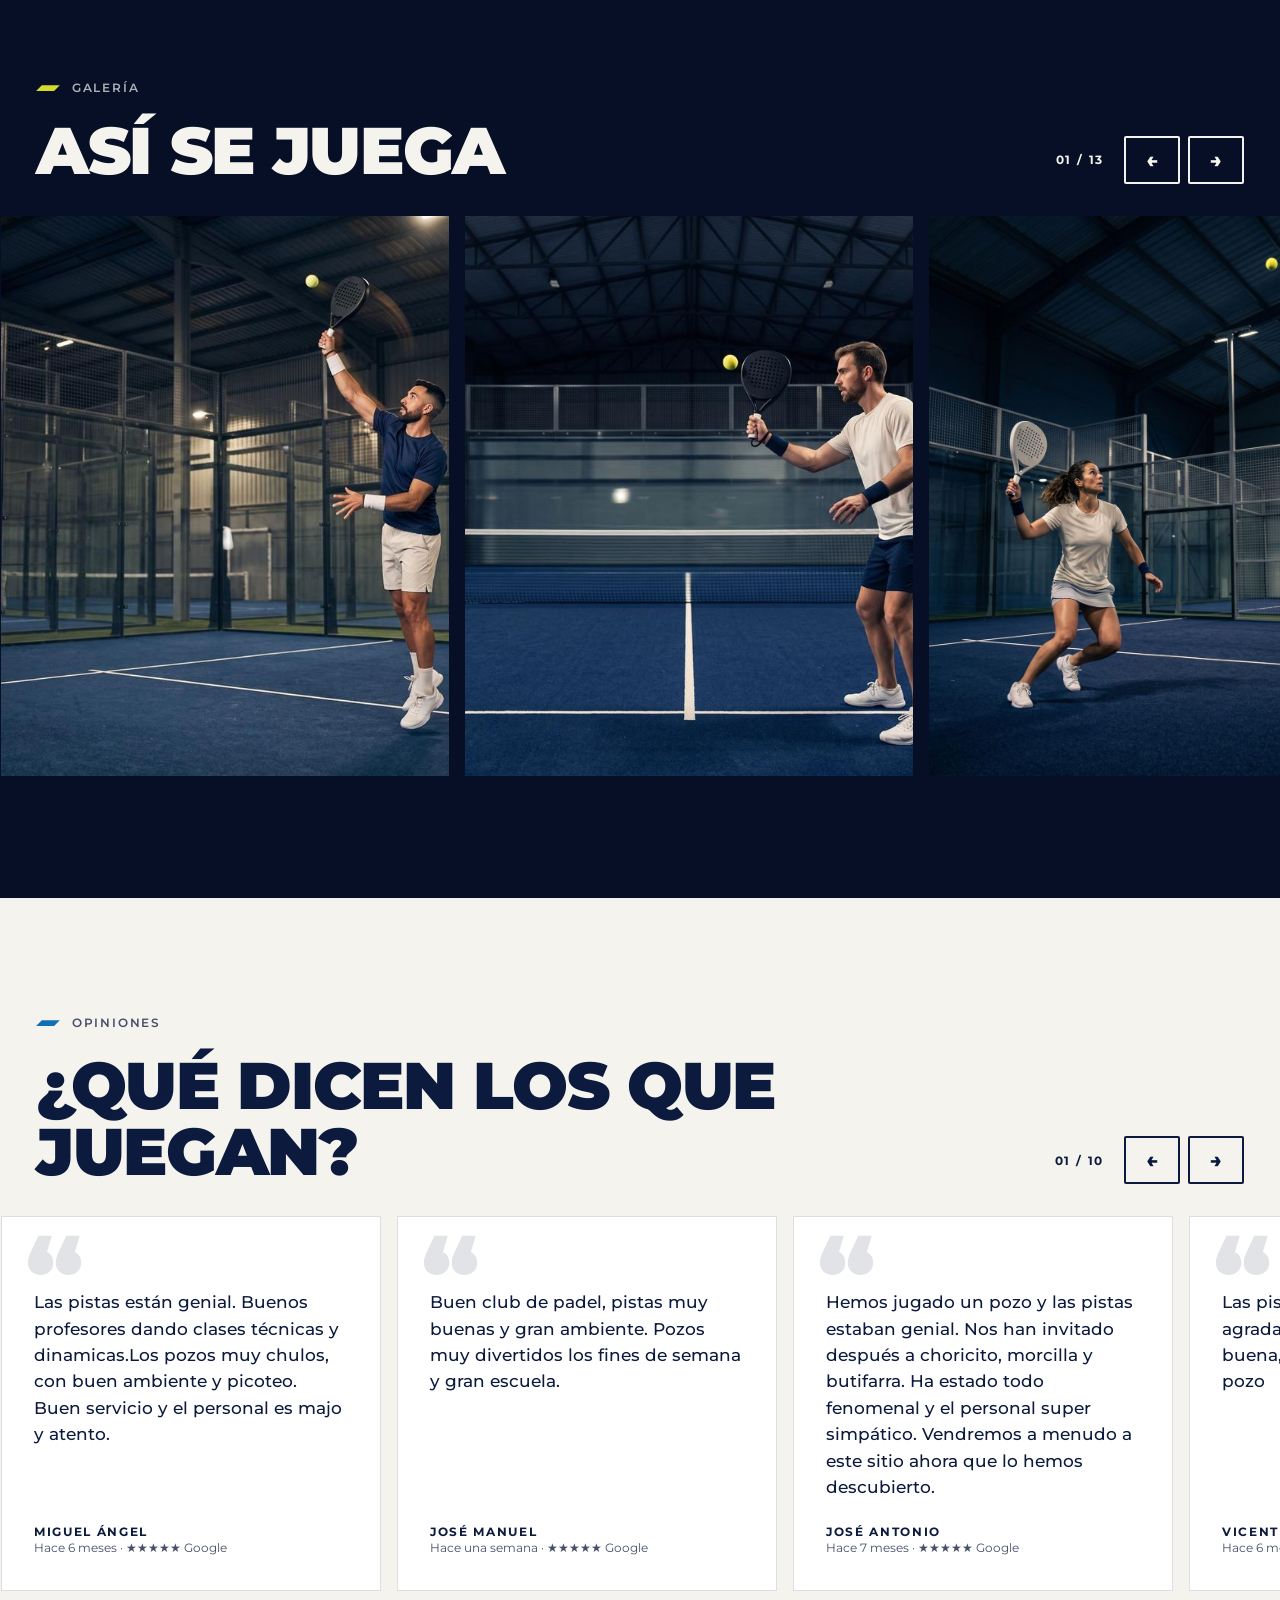
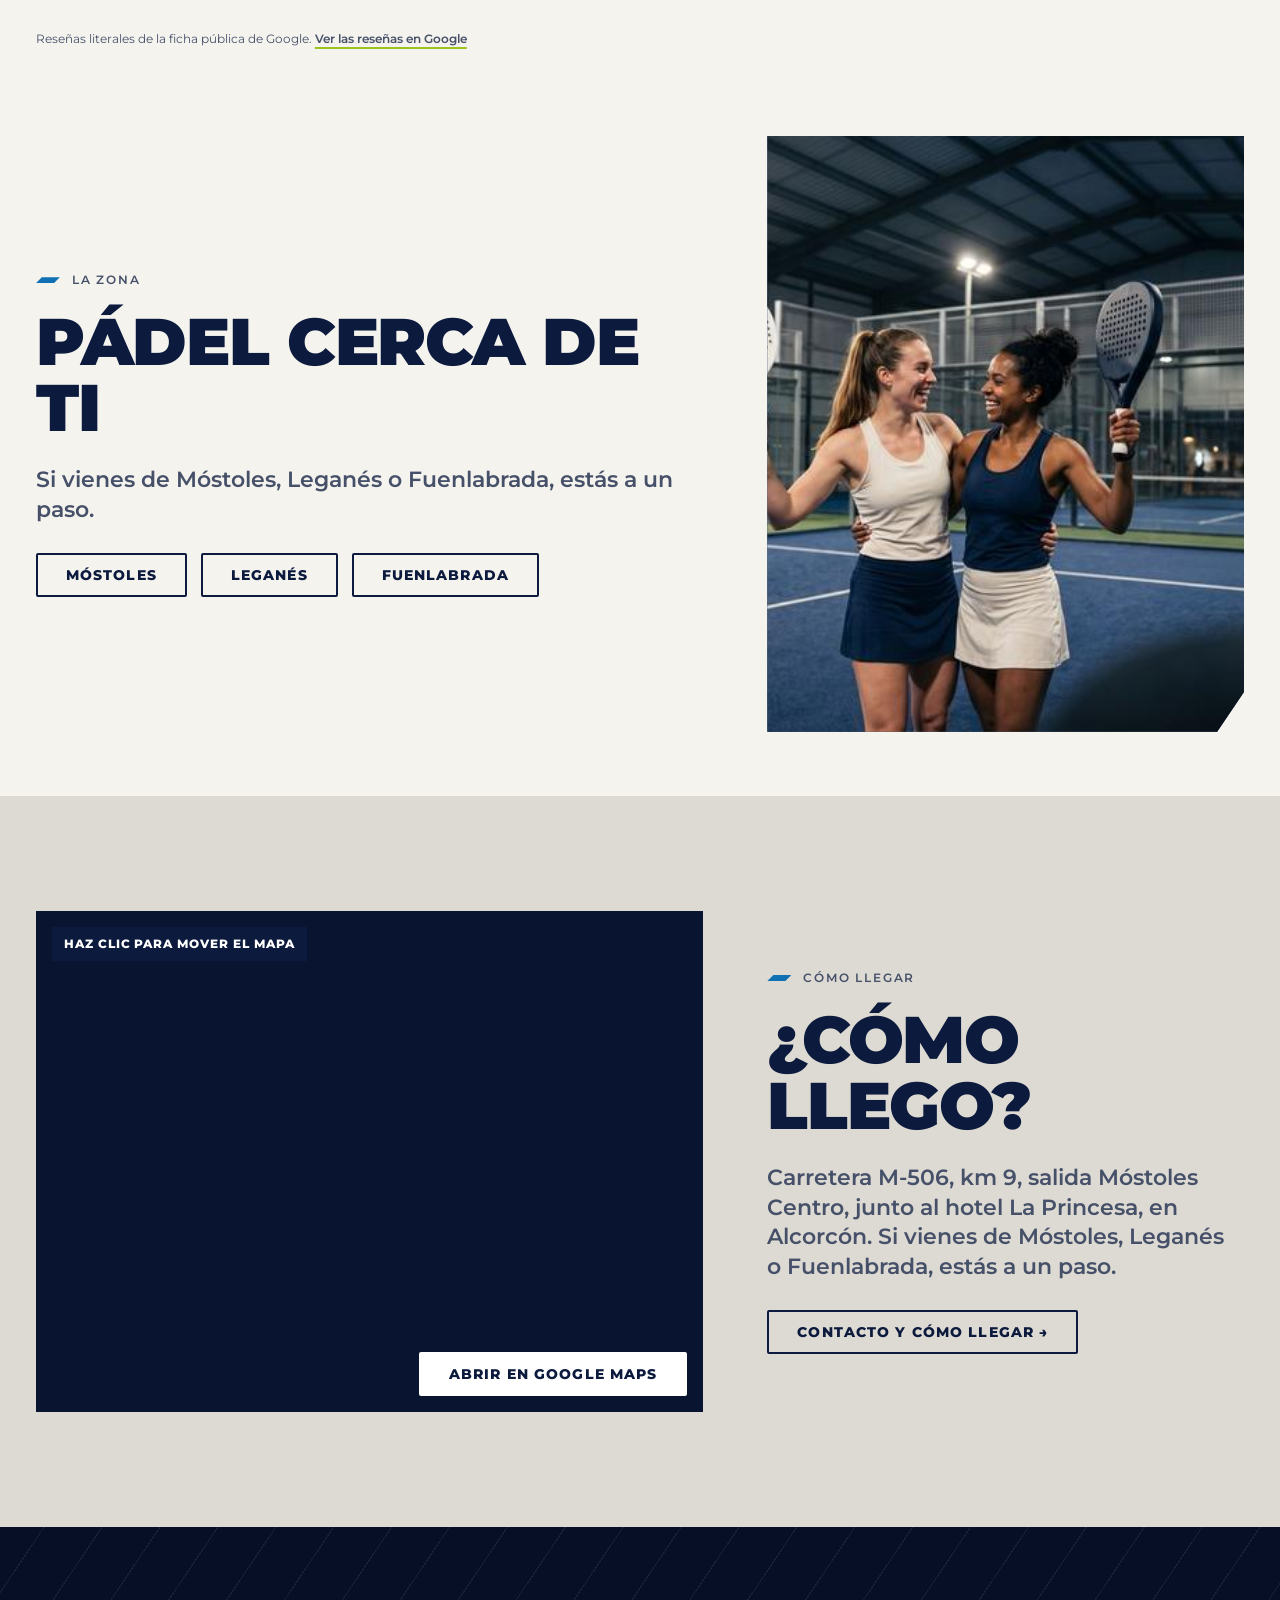
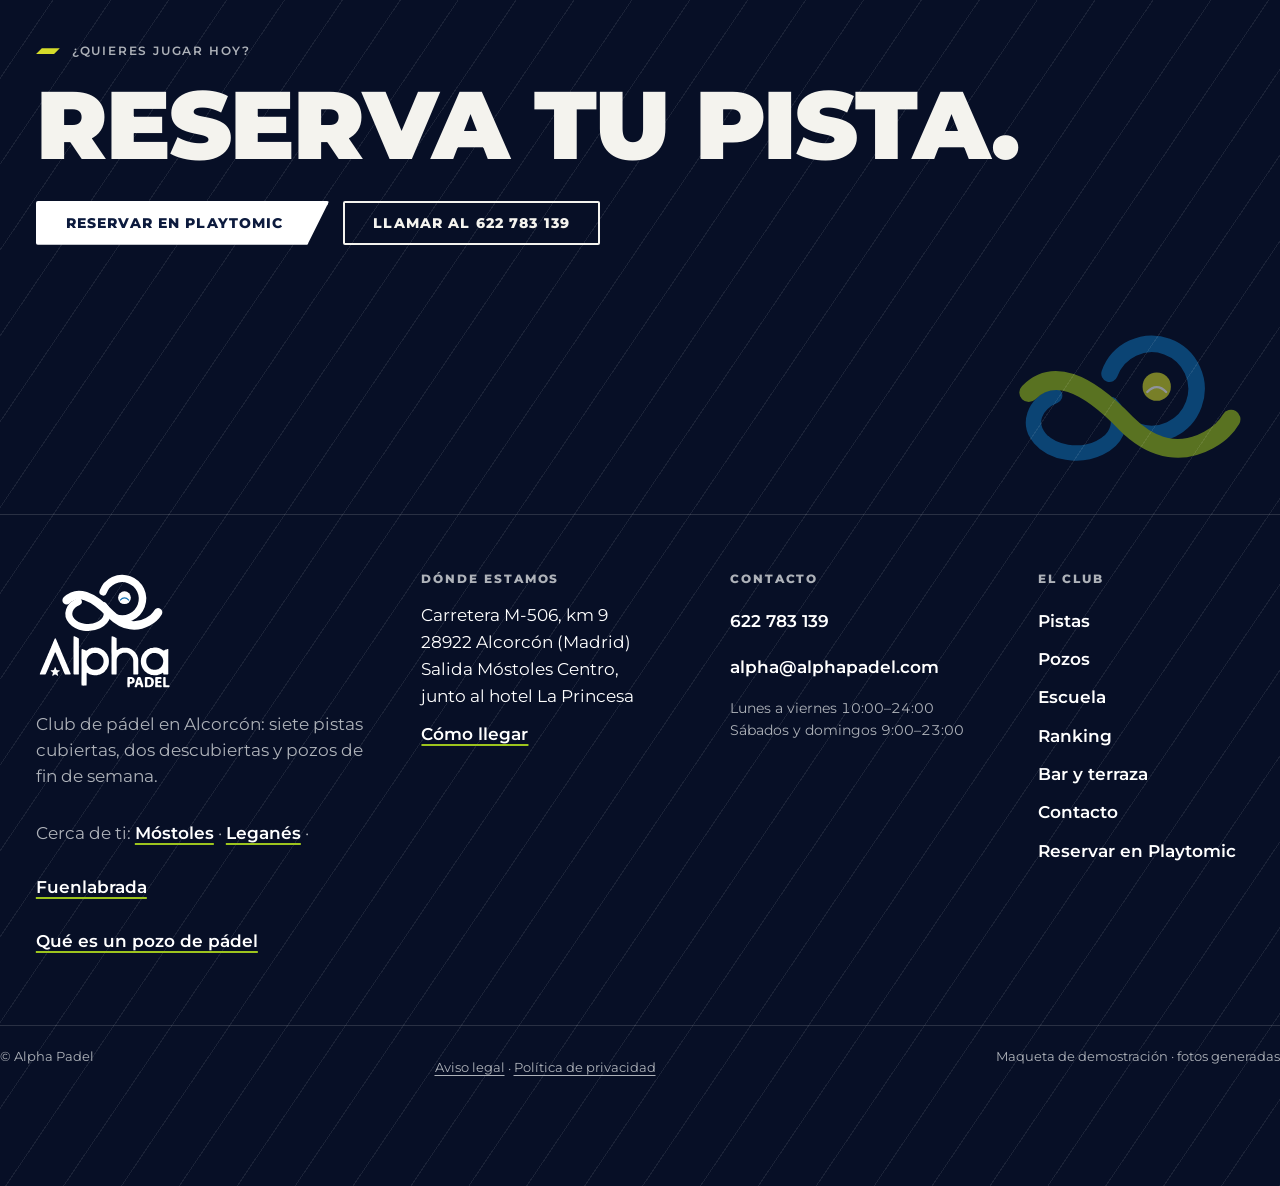
==== commit ba12b19a: "Add files via upload" ====
--- a/index.html
+++ b/index.html
@@ -3,42 +3,55 @@
 <head>
 <meta charset="utf-8">
 <meta name="viewport" content="width=device-width,initial-scale=1">
-<title>Club de pádel en Alcorcón: pistas cubiertas y pozos</title>
+<title>Alpha Padel · Club de pádel en Alcorcón, pistas y pozos</title>
 <meta name="description" content="Siete pistas cubiertas y dos descubiertas en la M-506, junto al hotel La Princesa. Reserva tu pista en Playtomic o apúntate a un pozo de fin de semana.">
 <meta name="robots" content="noindex">
+<link rel="canonical" href="https://alphapadel.com/">
+<meta property="og:type" content="website">
+<meta property="og:locale" content="es_ES">
+<meta property="og:site_name" content="Alpha Padel">
+<meta property="og:title" content="Alpha Padel · Club de pádel en Alcorcón, pistas y pozos">
+<meta property="og:description" content="Siete pistas cubiertas y dos descubiertas en la M-506, junto al hotel La Princesa. Reserva tu pista en Playtomic o apúntate a un pozo de fin de semana.">
+<meta property="og:url" content="https://alphapadel.com/">
+<meta property="og:image" content="https://alphapadel.com/imagenes/fotos/hilera-de-pistas-cubiertas-1100.jpg">
+<meta name="twitter:card" content="summary_large_image">
+<meta name="twitter:title" content="Alpha Padel · Club de pádel en Alcorcón, pistas y pozos">
+<meta name="twitter:description" content="Siete pistas cubiertas y dos descubiertas en la M-506, junto al hotel La Princesa. Reserva tu pista en Playtomic o apúntate a un pozo de fin de semana.">
+<meta name="twitter:image" content="https://alphapadel.com/imagenes/fotos/hilera-de-pistas-cubiertas-1100.jpg">
 <link rel="icon" href="imagenes/simbolo-original.svg" type="image/svg+xml">
 <link rel="preload" href="fonts/Montserrat-Variable.woff2" as="font" type="font/woff2" crossorigin>
 <link rel="stylesheet" href="css/estilo.css">
-<script type="application/ld+json">{"@context": "https://schema.org", "@type": "SportsActivityLocation", "name": "Alpha Padel", "telephone": "+34622783139", "email": "alpha@alphapadel.com", "url": "https://alphapadel.com/", "description": "Club de pádel en Alcorcón: siete pistas cubiertas, dos descubiertas y pozos de fin de semana.", "address": {"@type": "PostalAddress", "streetAddress": "Carretera M-506, km 9", "postalCode": "28922", "addressLocality": "Alcorcón", "addressRegion": "Madrid", "addressCountry": "ES"}, "openingHoursSpecification": [{"@type": "OpeningHoursSpecification", "dayOfWeek": ["Monday", "Tuesday", "Wednesday", "Thursday", "Friday"], "opens": "10:00", "closes": "24:00"}, {"@type": "OpeningHoursSpecification", "dayOfWeek": ["Saturday", "Sunday"], "opens": "09:00", "closes": "23:00"}]}</script>
+<script type="application/ld+json">{"@context": "https://schema.org", "@graph": [{"@type": "SportsActivityLocation", "@id": "https://alphapadel.com/#club", "name": "Alpha Padel", "url": "https://alphapadel.com/", "telephone": "+34622783139", "email": "alpha@alphapadel.com", "description": "Club de pádel en Alcorcón: siete pistas cubiertas, dos descubiertas y pozos de fin de semana.", "image": "https://alphapadel.com/imagenes/fotos/hilera-de-pistas-cubiertas-1100.jpg", "logo": "https://alphapadel.com/imagenes/logo-original-color.svg", "hasMap": "https://www.google.com/maps?cid=16412759027479425247", "sameAs": ["https://playtomic.com/clubs/alpha-padel", "https://www.google.com/maps?cid=16412759027479425247"], "address": {"@type": "PostalAddress", "streetAddress": "Carretera M-506, km 9", "postalCode": "28922", "addressLocality": "Alcorcón", "addressRegion": "Madrid", "addressCountry": "ES"}, "areaServed": [{"@type": "City", "name": "Alcorcón"}, {"@type": "City", "name": "Móstoles"}, {"@type": "City", "name": "Leganés"}, {"@type": "City", "name": "Fuenlabrada"}], "amenityFeature": [{"@type": "LocationFeatureSpecification", "name": "Pistas de pádel cubiertas", "value": 7}, {"@type": "LocationFeatureSpecification", "name": "Pistas de pádel descubiertas", "value": 2}, {"@type": "LocationFeatureSpecification", "name": "Bar", "value": true}, {"@type": "LocationFeatureSpecification", "name": "Terraza con barbacoa en verano", "value": true}], "openingHoursSpecification": [{"@type": "OpeningHoursSpecification", "dayOfWeek": ["Monday", "Tuesday", "Wednesday", "Thursday", "Friday"], "opens": "10:00", "closes": "23:59"}, {"@type": "OpeningHoursSpecification", "dayOfWeek": ["Saturday", "Sunday"], "opens": "09:00", "closes": "23:00"}]}, {"@type": "WebSite", "@id": "https://alphapadel.com/#web", "url": "https://alphapadel.com/", "name": "Alpha Padel", "inLanguage": "es", "publisher": {"@id": "https://alphapadel.com/#club"}}, {"@type": "WebPage", "@id": "https://alphapadel.com/#pagina", "url": "https://alphapadel.com/", "name": "Alpha Padel · Club de pádel en Alcorcón, pistas y pozos", "description": "Siete pistas cubiertas y dos descubiertas en la M-506, junto al hotel La Princesa. Reserva tu pista en Playtomic o apúntate a un pozo de fin de semana.", "inLanguage": "es", "isPartOf": {"@id": "https://alphapadel.com/#web"}, "about": {"@id": "https://alphapadel.com/#club"}}, {"@type": "BreadcrumbList", "itemListElement": [{"@type": "ListItem", "position": 1, "name": "Inicio", "item": "https://alphapadel.com/"}]}]}</script>
 </head>
 <body>
 <a class="sr" href="#principal">Saltar al contenido</a>
 <header class="cab"><div class="cont">
 <a class="logo" href="./" aria-label="Alpha Padel, inicio"><img src="imagenes/logo-original-color.svg" alt="Alpha Padel" width="73" height="64"></a>
-<nav aria-label="Principal"><a href="pistas-y-tarifas/">Pistas</a><a href="pozos/">Pozos</a><a href="escuela-de-padel/">Escuela</a><a href="ranking/">Ranking</a><a href="bar-y-terraza/">Bar y terraza</a><a href="contacto/">Contacto</a><a class="btn" href="https://playtomic.com/clubs/alpha-padel" rel="noopener"><span>Reserva en Playtomic</span></a></nav>
+<nav aria-label="Principal"><a href="pistas-y-tarifas/">Pistas</a><a href="pozos/" data-cta="pozo" data-ubic="cabecera">Pozos</a><a href="escuela-de-padel/">Escuela</a><a href="ranking/">Ranking</a><a href="bar-y-terraza/">Bar y terraza</a><a href="contacto/" data-cta="como-llegar" data-ubic="cabecera">Contacto</a><a class="btn" href="https://playtomic.com/clubs/alpha-padel" rel="noopener" data-cta="reserva" data-ubic="cabecera"><span>Reserva en Playtomic</span></a></nav>
 <button class="menu-b" aria-label="Abrir el menú" aria-expanded="false"><i></i><i></i></button>
 </div></header>
 <div class="panel" role="dialog" aria-label="Menú"><button class="cerrar" aria-label="Cerrar el menú">×</button>
-<a href="" aria-current="page">Inicio</a><a href="pistas-y-tarifas/">Pistas</a><a href="pozos/">Pozos</a><a href="escuela-de-padel/">Escuela</a><a href="ranking/">Ranking</a><a href="bar-y-terraza/">Bar y terraza</a><a href="contacto/">Contacto</a><a href="https://playtomic.com/clubs/alpha-padel">Reserva en Playtomic</a><a href="tel:+34622783139">Llamar</a></div>
+<a href="" aria-current="page">Inicio</a><a href="pistas-y-tarifas/">Pistas</a><a href="pozos/" data-cta="pozo" data-ubic="cabecera">Pozos</a><a href="escuela-de-padel/">Escuela</a><a href="ranking/">Ranking</a><a href="bar-y-terraza/">Bar y terraza</a><a href="contacto/" data-cta="como-llegar" data-ubic="cabecera">Contacto</a><a href="https://playtomic.com/clubs/alpha-padel" data-cta="reserva" data-ubic="cabecera">Reserva en Playtomic</a><a href="tel:+34622783139" data-cta="llamar" data-ubic="cabecera">Llamar</a></div>
 <main id="principal">
 <section class="portada clara"><div class="cont">
 <div><p class="eti">Alpha Padel · Club de pádel en Alcorcón</p><h1 class="disp">Pádel en Alcorcón</h1>
 <p class="sub txt" style="max-width:34ch">Siete pistas cubiertas y dos descubiertas, abiertas hasta medianoche. Reserva en Playtomic o apúntate a un pozo si no tienes con quién jugar.</p>
-<div class="grupo"><a class="btn" href="https://playtomic.com/clubs/alpha-padel" rel="noopener"><span>Reserva tu pista en Playtomic</span></a><a class="btn sec2" href="tel:+34622783139"><span>Llámanos al 622 783 139</span></a></div><p class="micro">La reserva se hace en Playtomic.</p>
-<p style="margin-top:20px"><a class="enl" href="pozos/">¿Pozo este fin de semana? Apúntate →</a></p></div>
-<div class="hero-foto"><div class="foto" ><img src="imagenes/fotos/jugadores-chocan-la-mano-sonriendo.jpg" srcset="imagenes/fotos/jugadores-chocan-la-mano-sonriendo-640.jpg 640w, imagenes/fotos/jugadores-chocan-la-mano-sonriendo-1100.jpg 1100w, imagenes/fotos/jugadores-chocan-la-mano-sonriendo.jpg 1920w" sizes="(max-width:1023px) 100vw, 46vw" alt="Dos jugadores chocan la mano sonriendo tras una jugada" loading="eager" decoding="async"></div><aside class="estado rev" aria-label="Estado del club"><div class="fil"></div>
+<div class="grupo"><a class="btn" href="https://playtomic.com/clubs/alpha-padel" rel="noopener" data-cta="reserva" data-ubic="hero"><span>Reserva tu pista en Playtomic</span></a><a class="btn sec2" href="tel:+34622783139" data-cta="llamar" data-ubic="hero"><span>Llámanos al 622 783 139</span></a></div><p class="micro">La reserva se hace en Playtomic.</p><p class="prueba">Más de 600 reseñas en Google</p>
+<p class="est-m"><span class="est-l"><span class="par"></span><span class="t">Abierto ahora</span></span></p>
+<p class="micro" style="margin-top:14px"><a class="enl" href="pozos/" data-cta="pozo" data-ubic="hero">¿Pozo este fin de semana? Apúntate →</a></p></div>
+<div class="hero-foto"><div class="foto" ><img src="imagenes/fotos/jugadores-chocan-la-mano-sonriendo.jpg" srcset="imagenes/fotos/jugadores-chocan-la-mano-sonriendo-640.jpg 640w, imagenes/fotos/jugadores-chocan-la-mano-sonriendo-1100.jpg 1100w, imagenes/fotos/jugadores-chocan-la-mano-sonriendo.jpg 1920w" sizes="(max-width:1023px) 100vw, 46vw" alt="Dos jugadores chocan la mano sonriendo tras una jugada" width="1547" height="1920" loading="eager" fetchpriority="high" decoding="async"></div><aside class="estado rev" aria-label="Estado del club"><div class="fil"></div>
 <div class="est-l"><span class="par"></span><span class="t">Abierto ahora</span></div>
 <p class="hor">Lunes a viernes 10:00–24:00<br>Sábados y domingos 9:00–23:00</p>
 <blockquote>«Buen club de padel, pistas muy buenas y gran ambiente. Pozos muy divertidos los fines de semana y gran escuela.»<cite>José Manuel · Google</cite></blockquote></aside></div>
 </div></section>
 <section class="cinta" aria-label="Datos del club"><div class="cinta-p"><span>Siete pistas cubiertas</span><span>Dos descubiertas</span><span>Pozos de viernes a domingo</span><span>Seis partidos de quince minutos</span><span>Picoteo al acabar</span><span>Bar en invierno</span><span>Terraza de verano con barbacoa</span><span aria-hidden="true">Siete pistas cubiertas</span><span aria-hidden="true">Dos descubiertas</span><span aria-hidden="true">Pozos de viernes a domingo</span><span aria-hidden="true">Seis partidos de quince minutos</span><span aria-hidden="true">Picoteo al acabar</span><span aria-hidden="true">Bar en invierno</span><span aria-hidden="true">Terraza de verano con barbacoa</span></div>
 <button class="pausa-b" type="button" aria-label="Pausa: detener la cinta" aria-pressed="false">Pausa</button></section>
-<section class="banda" aria-label="Hilera de pistas cubiertas"><div class="foto ancho" ><img src="imagenes/fotos/hilera-de-pistas-cubiertas.jpg" srcset="imagenes/fotos/hilera-de-pistas-cubiertas-640.jpg 640w, imagenes/fotos/hilera-de-pistas-cubiertas-1100.jpg 1100w, imagenes/fotos/hilera-de-pistas-cubiertas.jpg 1920w" sizes="100vw" alt="Hilera de pistas cubiertas" loading="lazy" decoding="async"></div></section>
+<section class="banda" aria-label="Hilera de pistas cubiertas"><div class="foto ancho" ><img src="imagenes/fotos/hilera-de-pistas-cubiertas.jpg" srcset="imagenes/fotos/hilera-de-pistas-cubiertas-640.jpg 640w, imagenes/fotos/hilera-de-pistas-cubiertas-1100.jpg 1100w, imagenes/fotos/hilera-de-pistas-cubiertas.jpg 1920w" sizes="100vw" alt="Hilera de pistas cubiertas" width="1920" height="815" loading="lazy" decoding="async"></div></section>
 <section class="sec" id="pozo"><div class="cont"><div class="dos">
 <div class="rev"><p class="eti">Pozos</p><h2 class="h1">¿No tienes con quién jugar?</h2>
 <p class="sub txt" data-enciende>Apúntate a un pozo. Viernes, sábado y domingo, por la mañana y por la tarde. Seis partidos de quince minutos: quien gana sube de pista, quien pierde baja. Te apuntas solo o en pareja y juegas con gente de tu nivel. Al acabar, picoteo para todos.</p>
-<div class="grupo"><a class="btn sec2" href="pozos/"><span>Ver los pozos →</span></a></div><p style="margin-top:16px"><a class="enl" href="blog/que-es-un-pozo-de-padel/">¿Qué es un pozo de pádel?</a></p></div>
-<div class="foto corte rev foto-bn" ><img src="imagenes/fotos/saludo-en-la-red-fin-de-pozo.jpg" srcset="imagenes/fotos/saludo-en-la-red-fin-de-pozo-640.jpg 640w, imagenes/fotos/saludo-en-la-red-fin-de-pozo-1100.jpg 1100w, imagenes/fotos/saludo-en-la-red-fin-de-pozo.jpg 1920w" sizes="(max-width:1023px) 100vw, 48vw" alt="Jugadores se saludan en la red al acabar el pozo" loading="lazy" decoding="async"></div>
+<div class="grupo"><a class="btn sec2" href="pozos/" data-cta="pozo" data-ubic="cuerpo"><span>Ver los pozos →</span></a></div><p style="margin-top:16px"><a class="enl" href="blog/que-es-un-pozo-de-padel/">¿Qué es un pozo de pádel?</a></p></div>
+<div class="foto corte rev foto-bn" ><img src="imagenes/fotos/saludo-en-la-red-fin-de-pozo.jpg" srcset="imagenes/fotos/saludo-en-la-red-fin-de-pozo-640.jpg 640w, imagenes/fotos/saludo-en-la-red-fin-de-pozo-1100.jpg 1100w, imagenes/fotos/saludo-en-la-red-fin-de-pozo.jpg 1920w" sizes="(max-width:1023px) 100vw, 48vw" alt="Jugadores se saludan en la red al acabar el pozo" width="1920" height="1288" loading="lazy" decoding="async"></div>
 </div>
 <div class="tira-pozo" aria-label="Las siete pistas de un pozo: sales en la 4"><div style="--i:0">1</div><div style="--i:1">2</div><div style="--i:2">3</div><div class="yo" style="--i:3">4</div><div style="--i:4">5</div><div style="--i:5">6</div><div style="--i:6">7</div><small>Ejemplo: sales en la 4; si ganas, subes a la 3; si pierdes, bajas a la 5.</small></div>
 </div></section>
@@ -48,7 +61,7 @@
 <div class="fila rev"><b>01</b><h3>Siete pistas cubiertas, para jugar llueva o haga sol</h3><span></span></div>
 <div class="fila rev" style="--d:.08s"><b>02</b><h3>Dos pistas descubiertas</h3><span></span></div>
 <div class="fila rev" style="--d:.16s"><b>03</b><h3>Bar en invierno y terraza de verano con barbacoa</h3><a class="enl" href="bar-y-terraza/">Ver bar y terraza →</a></div>
-<div class="fila rev" style="--d:.24s"><b>04</b><h3>Pistas cubiertas y descubiertas</h3><span></span></div>
+<div class="fila rev" style="--d:.24s"><b>04</b><h3>Escuela, ranking y pozos de fin de semana</h3><a class="enl" href="escuela-de-padel/">Ver escuela →</a></div>
 </div></div></div></section>
 <section class="sec" style="padding-top:0"><div class="cont"><div class="cifras">
 <div class="cifra rev"><b data-n="7">7</b><span>Pistas cubiertas</span></div>
@@ -56,46 +69,46 @@
 <div class="cifra rev" style="--d:.16s"><b data-n="6">6</b><span>Partidos por pozo</span></div>
 <div class="cifra rev" style="--d:.24s"><b data-n="15">15</b><span>Minutos cada uno</span></div>
 </div></div></section>
-<section class="banda" aria-label="Terraza de verano"><div class="foto ancho" ><img src="imagenes/fotos/terraza-barbacoa-anochecer.jpg" srcset="imagenes/fotos/terraza-barbacoa-anochecer-640.jpg 640w, imagenes/fotos/terraza-barbacoa-anochecer-1100.jpg 1100w, imagenes/fotos/terraza-barbacoa-anochecer.jpg 1920w" sizes="100vw" alt="Terraza de verano con barbacoa al anochecer" loading="lazy" decoding="async"></div></section>
+<section class="banda" aria-label="Terraza de verano"><div class="foto ancho" ><img src="imagenes/fotos/terraza-barbacoa-anochecer.jpg" srcset="imagenes/fotos/terraza-barbacoa-anochecer-640.jpg 640w, imagenes/fotos/terraza-barbacoa-anochecer-1100.jpg 1100w, imagenes/fotos/terraza-barbacoa-anochecer.jpg 1920w" sizes="100vw" alt="Terraza de verano con barbacoa al anochecer" width="1920" height="815" loading="lazy" decoding="async"></div></section>
 <section class="sec calido"><div class="cont"><div class="dos inv">
-<div class="foto corte rev foto-bn" ><img src="imagenes/fotos/clase-con-cesta-de-bolas.jpg" srcset="imagenes/fotos/clase-con-cesta-de-bolas-640.jpg 640w, imagenes/fotos/clase-con-cesta-de-bolas-1100.jpg 1100w, imagenes/fotos/clase-con-cesta-de-bolas.jpg 1920w" sizes="(max-width:1023px) 100vw, 48vw" alt="Clase de pádel con cesta de bolas" loading="lazy" decoding="async"></div>
+<div class="foto corte rev foto-bn" ><img src="imagenes/fotos/clase-con-cesta-de-bolas.jpg" srcset="imagenes/fotos/clase-con-cesta-de-bolas-640.jpg 640w, imagenes/fotos/clase-con-cesta-de-bolas-1100.jpg 1100w, imagenes/fotos/clase-con-cesta-de-bolas.jpg 1920w" sizes="(max-width:1023px) 100vw, 48vw" alt="Clase de pádel con cesta de bolas" width="1547" height="1920" loading="lazy" decoding="async"></div>
 <div class="rev"><p class="eti">Escuela</p><h2 class="h1">¿Quieres aprender o mejorar?</h2><p class="sub txt">Escuela, ranking y clases particulares. Pregunta por horarios y plazas.</p>
 <div class="grupo"><a class="btn sec2" href="escuela-de-padel/"><span>Escuela y clases →</span></a></div></div>
 </div></div></section>
 <section class="sec prof corte-d" id="asi-se-juega" data-carr aria-label="Así se juega"><div class="carr-c"><div class="cont"><div class="carr-t"><div><p class="eti">Galería</p><h2 class="h1">Así se juega</h2></div>
 <div style="display:flex;align-items:center;gap:20px"><span class="cont-n" aria-live="polite">01 / 13</span><div class="flechas"><button type="button" data-dir="-1" aria-label="Anterior">←</button><button type="button" data-dir="1" aria-label="Siguiente">→</button></div></div></div></div>
 <div class="carr" tabindex="0" aria-label="Fotos del club">
-<div class="foto  foto-bn" ><img src="imagenes/fotos/remate-saque-pista-cubierta.jpg" srcset="imagenes/fotos/remate-saque-pista-cubierta-640.jpg 640w, imagenes/fotos/remate-saque-pista-cubierta-1100.jpg 1100w, imagenes/fotos/remate-saque-pista-cubierta.jpg 1920w" sizes="(max-width:767px) 82vw, 840px" alt="Ambiente del club" loading="lazy" decoding="async"></div><div class="foto  foto-bn" ><img src="imagenes/fotos/jugador-prepara-golpe.jpg" srcset="imagenes/fotos/jugador-prepara-golpe-640.jpg 640w, imagenes/fotos/jugador-prepara-golpe-1100.jpg 1100w, imagenes/fotos/jugador-prepara-golpe.jpg 1920w" sizes="(max-width:767px) 82vw, 840px" alt="Ambiente del club" loading="lazy" decoding="async"></div><div class="foto  foto-bn" ><img src="imagenes/fotos/jugadora-corre-hacia-la-bola.jpg" srcset="imagenes/fotos/jugadora-corre-hacia-la-bola-640.jpg 640w, imagenes/fotos/jugadora-corre-hacia-la-bola-1100.jpg 1100w, imagenes/fotos/jugadora-corre-hacia-la-bola.jpg 1920w" sizes="(max-width:767px) 82vw, 840px" alt="Ambiente del club" loading="lazy" decoding="async"></div><div class="foto h foto-bn" ><img src="imagenes/fotos/pista-descubierta-atardecer.jpg" srcset="imagenes/fotos/pista-descubierta-atardecer-640.jpg 640w, imagenes/fotos/pista-descubierta-atardecer-1100.jpg 1100w, imagenes/fotos/pista-descubierta-atardecer.jpg 1920w" sizes="(max-width:767px) 82vw, 840px" alt="Ambiente del club" loading="lazy" decoding="async"></div><div class="foto  foto-bn" ><img src="imagenes/fotos/jugadora-golpe-de-derecha.jpg" srcset="imagenes/fotos/jugadora-golpe-de-derecha-640.jpg 640w, imagenes/fotos/jugadora-golpe-de-derecha-1100.jpg 1100w, imagenes/fotos/jugadora-golpe-de-derecha.jpg 1920w" sizes="(max-width:767px) 82vw, 840px" alt="Ambiente del club" loading="lazy" decoding="async"></div><div class="foto  foto-bn" ><img src="imagenes/fotos/jugador-golpe-pista-cubierta.jpg" srcset="imagenes/fotos/jugador-golpe-pista-cubierta-640.jpg 640w, imagenes/fotos/jugador-golpe-pista-cubierta-1100.jpg 1100w, imagenes/fotos/jugador-golpe-pista-cubierta.jpg 1920w" sizes="(max-width:767px) 82vw, 840px" alt="Ambiente del club" loading="lazy" decoding="async"></div><div class="foto  foto-bn" ><img src="imagenes/fotos/pareja-jugando-en-la-red.jpg" srcset="imagenes/fotos/pareja-jugando-en-la-red-640.jpg 640w, imagenes/fotos/pareja-jugando-en-la-red-1100.jpg 1100w, imagenes/fotos/pareja-jugando-en-la-red.jpg 1920w" sizes="(max-width:767px) 82vw, 840px" alt="Ambiente del club" loading="lazy" decoding="async"></div><div class="foto h foto-bn" ><img src="imagenes/fotos/amigos-picoteo-bar-vertical.jpg" srcset="imagenes/fotos/amigos-picoteo-bar-vertical-640.jpg 640w, imagenes/fotos/amigos-picoteo-bar-vertical-1100.jpg 1100w, imagenes/fotos/amigos-picoteo-bar-vertical.jpg 1920w" sizes="(max-width:767px) 82vw, 840px" alt="Ambiente del club" loading="lazy" decoding="async"></div><div class="foto  foto-bn" ><img src="imagenes/fotos/grupo-picoteo-cerveza-bar.jpg" srcset="imagenes/fotos/grupo-picoteo-cerveza-bar-640.jpg 640w, imagenes/fotos/grupo-picoteo-cerveza-bar-1100.jpg 1100w, imagenes/fotos/grupo-picoteo-cerveza-bar.jpg 1920w" sizes="(max-width:767px) 82vw, 840px" alt="Ambiente del club" loading="lazy" decoding="async"></div><div class="foto  foto-bn" ><img src="imagenes/fotos/jugador-espera-en-la-red.jpg" srcset="imagenes/fotos/jugador-espera-en-la-red-640.jpg 640w, imagenes/fotos/jugador-espera-en-la-red-1100.jpg 1100w, imagenes/fotos/jugador-espera-en-la-red.jpg 1920w" sizes="(max-width:767px) 82vw, 840px" alt="Ambiente del club" loading="lazy" decoding="async"></div><div class="foto  foto-bn" ><img src="imagenes/fotos/cambio-de-pista-en-pozo.jpg" srcset="imagenes/fotos/cambio-de-pista-en-pozo-640.jpg 640w, imagenes/fotos/cambio-de-pista-en-pozo-1100.jpg 1100w, imagenes/fotos/cambio-de-pista-en-pozo.jpg 1920w" sizes="(max-width:767px) 82vw, 840px" alt="Ambiente del club" loading="lazy" decoding="async"></div><div class="foto h foto-bn" ><img src="imagenes/fotos/jugadores-chocan-la-mano-tras-partido.jpg" srcset="imagenes/fotos/jugadores-chocan-la-mano-tras-partido-640.jpg 640w, imagenes/fotos/jugadores-chocan-la-mano-tras-partido-1100.jpg 1100w, imagenes/fotos/jugadores-chocan-la-mano-tras-partido.jpg 1920w" sizes="(max-width:767px) 82vw, 840px" alt="Ambiente del club" loading="lazy" decoding="async"></div>
-<div class="ult"><a href="pozos/">Apúntate a un pozo →</a></div></div></div></section>
+<div class="foto  foto-bn" ><img src="imagenes/fotos/remate-saque-pista-cubierta.jpg" srcset="imagenes/fotos/remate-saque-pista-cubierta-640.jpg 640w, imagenes/fotos/remate-saque-pista-cubierta-1100.jpg 1100w, imagenes/fotos/remate-saque-pista-cubierta.jpg 1920w" sizes="(max-width:767px) 82vw, 840px" alt="Jugador sacando en una pista cubierta" width="1920" height="1288" loading="lazy" decoding="async"></div><div class="foto  foto-bn" ><img src="imagenes/fotos/jugador-prepara-golpe.jpg" srcset="imagenes/fotos/jugador-prepara-golpe-640.jpg 640w, imagenes/fotos/jugador-prepara-golpe-1100.jpg 1100w, imagenes/fotos/jugador-prepara-golpe.jpg 1920w" sizes="(max-width:767px) 82vw, 840px" alt="Jugador preparando un golpe en la pista" width="1920" height="1288" loading="lazy" decoding="async"></div><div class="foto  foto-bn" ><img src="imagenes/fotos/jugadora-corre-hacia-la-bola.jpg" srcset="imagenes/fotos/jugadora-corre-hacia-la-bola-640.jpg 640w, imagenes/fotos/jugadora-corre-hacia-la-bola-1100.jpg 1100w, imagenes/fotos/jugadora-corre-hacia-la-bola.jpg 1920w" sizes="(max-width:767px) 82vw, 840px" alt="Jugadora corriendo hacia la bola" width="1547" height="1920" loading="lazy" decoding="async"></div><div class="foto h foto-bn" ><img src="imagenes/fotos/pista-descubierta-atardecer.jpg" srcset="imagenes/fotos/pista-descubierta-atardecer-640.jpg 640w, imagenes/fotos/pista-descubierta-atardecer-1100.jpg 1100w, imagenes/fotos/pista-descubierta-atardecer.jpg 1920w" sizes="(max-width:767px) 82vw, 840px" alt="Pista descubierta al atardecer" width="1547" height="1920" loading="lazy" decoding="async"></div><div class="foto  foto-bn" ><img src="imagenes/fotos/jugadora-golpe-de-derecha.jpg" srcset="imagenes/fotos/jugadora-golpe-de-derecha-640.jpg 640w, imagenes/fotos/jugadora-golpe-de-derecha-1100.jpg 1100w, imagenes/fotos/jugadora-golpe-de-derecha.jpg 1920w" sizes="(max-width:767px) 82vw, 840px" alt="Jugadora golpeando de derecha" width="1920" height="1288" loading="lazy" decoding="async"></div><div class="foto  foto-bn" ><img src="imagenes/fotos/jugador-golpe-pista-cubierta.jpg" srcset="imagenes/fotos/jugador-golpe-pista-cubierta-640.jpg 640w, imagenes/fotos/jugador-golpe-pista-cubierta-1100.jpg 1100w, imagenes/fotos/jugador-golpe-pista-cubierta.jpg 1920w" sizes="(max-width:767px) 82vw, 840px" alt="Jugador golpeando en pista cubierta" width="1920" height="1288" loading="lazy" decoding="async"></div><div class="foto  foto-bn" ><img src="imagenes/fotos/pareja-jugando-en-la-red.jpg" srcset="imagenes/fotos/pareja-jugando-en-la-red-640.jpg 640w, imagenes/fotos/pareja-jugando-en-la-red-1100.jpg 1100w, imagenes/fotos/pareja-jugando-en-la-red.jpg 1920w" sizes="(max-width:767px) 82vw, 840px" alt="Pareja jugando junto a la red" width="1547" height="1920" loading="lazy" decoding="async"></div><div class="foto h foto-bn" ><img src="imagenes/fotos/amigos-picoteo-bar-vertical.jpg" srcset="imagenes/fotos/amigos-picoteo-bar-vertical-640.jpg 640w, imagenes/fotos/amigos-picoteo-bar-vertical-1100.jpg 1100w, imagenes/fotos/amigos-picoteo-bar-vertical.jpg 1920w" sizes="(max-width:767px) 82vw, 840px" alt="Amigos picoteando en el bar del club" width="1547" height="1920" loading="lazy" decoding="async"></div><div class="foto  foto-bn" ><img src="imagenes/fotos/grupo-picoteo-cerveza-bar.jpg" srcset="imagenes/fotos/grupo-picoteo-cerveza-bar-640.jpg 640w, imagenes/fotos/grupo-picoteo-cerveza-bar-1100.jpg 1100w, imagenes/fotos/grupo-picoteo-cerveza-bar.jpg 1920w" sizes="(max-width:767px) 82vw, 840px" alt="Grupo de jugadores con cervezas y picoteo en el bar" width="1547" height="1920" loading="lazy" decoding="async"></div><div class="foto  foto-bn" ><img src="imagenes/fotos/jugador-espera-en-la-red.jpg" srcset="imagenes/fotos/jugador-espera-en-la-red-640.jpg 640w, imagenes/fotos/jugador-espera-en-la-red-1100.jpg 1100w, imagenes/fotos/jugador-espera-en-la-red.jpg 1920w" sizes="(max-width:767px) 82vw, 840px" alt="Jugador esperando en la red" width="1920" height="1288" loading="lazy" decoding="async"></div><div class="foto  foto-bn" ><img src="imagenes/fotos/cambio-de-pista-en-pozo.jpg" srcset="imagenes/fotos/cambio-de-pista-en-pozo-640.jpg 640w, imagenes/fotos/cambio-de-pista-en-pozo-1100.jpg 1100w, imagenes/fotos/cambio-de-pista-en-pozo.jpg 1920w" sizes="(max-width:767px) 82vw, 840px" alt="Cambio de pista durante un pozo" width="1920" height="1072" loading="lazy" decoding="async"></div><div class="foto h foto-bn" ><img src="imagenes/fotos/jugadores-chocan-la-mano-tras-partido.jpg" srcset="imagenes/fotos/jugadores-chocan-la-mano-tras-partido-640.jpg 640w, imagenes/fotos/jugadores-chocan-la-mano-tras-partido-1100.jpg 1100w, imagenes/fotos/jugadores-chocan-la-mano-tras-partido.jpg 1920w" sizes="(max-width:767px) 82vw, 840px" alt="Dos jugadores chocan la mano tras el partido" width="1920" height="1288" loading="lazy" decoding="async"></div>
+<div class="ult"><a href="pozos/" data-cta="pozo" data-ubic="cuerpo">Apúntate a un pozo →</a></div></div></div></section>
 <section class="sec" id="opiniones" data-carr><div class="carr-c"><div class="cont"><div class="carr-t"><div><p class="eti">Opiniones</p><h2 class="h1">¿Qué dicen los que juegan?</h2></div>
 <div style="display:flex;align-items:center;gap:20px"><span class="cont-n" aria-live="polite">01 / 10</span><div class="flechas"><button type="button" data-dir="-1" aria-label="Anterior">←</button><button type="button" data-dir="1" aria-label="Siguiente">→</button></div></div></div></div>
 <div class="carr" tabindex="0" aria-label="Reseñas de Google"><article class="rev-c"><p>Las pistas están genial. Buenos profesores dando clases técnicas y dinamicas.Los pozos muy chulos, con buen ambiente y picoteo. Buen servicio y el personal es majo y atento.</p><b>Miguel Ángel</b><small>Hace 6 meses · ★★★★★ Google</small></article><article class="rev-c"><p>Buen club de padel, pistas muy buenas y gran ambiente. Pozos muy divertidos los fines de semana y gran escuela.</p><b>José Manuel</b><small>Hace una semana · ★★★★★ Google</small></article><article class="rev-c"><p>Hemos jugado un pozo y las pistas estaban genial. Nos han invitado después a choricito, morcilla y butifarra. Ha estado todo fenomenal y el personal super simpático. Vendremos a menudo a este sitio ahora que lo hemos descubierto.</p><b>José Antonio</b><small>Hace 7 meses · ★★★★★ Google</small></article><article class="rev-c"><p>Las pistas está muy bien, gente agradable y la hamburguesa muy buena, entra de lujo después del pozo</p><b>Vicente</b><small>Hace 6 meses · ★★★★★ Google</small></article><article class="rev-c"><p>Genial , hemos empezado a ir con más frecuencia a este club , ya que las instalaciones nos gustan , nos tratan genial y hay muy buen ambiente , siempre a disposición y atentos , gracias :)</p><b>Natalia</b><small>Hace 9 meses · ★★★★★ Google</small></article><article class="rev-c"><p>Las instalaciones son increíbles y el personal es majísimo lo recomiendo mucho</p><b>Adrián</b><small>Hace 6 meses · ★★★★★ Google</small></article><article class="rev-c"><p>Que sol, que terraza, que agua calentita al acabar de jugar.... Pero después, no conozco un sitio con los tercios más fríos!!!!! Muy recomendable jugar en Alpha Padel.</p><b>Tomás</b><small>Hace 6 meses · ★★★★★ Google</small></article><article class="rev-c"><p>Hacia mucho que no iba, pero las cosas no han cambiado. Muy bien, los responsables, muy implicados y muy agradables. Buen sitio</p><b>Christian</b><small>Hace 2 meses · ★★★★★ Google</small></article><article class="rev-c"><p>Estoy muy contento, porque he descubierto un lugar muy agradable familiar y un trato Exquisito y muy profesionales.volveré Seguro.</p><b>José Alberto</b><small>Hace 6 meses · ★★★★★ Google</small></article><article class="rev-c"><p>Muy buen sitio, se juega agusto y gente muy amable</p><b>Bemba</b><small>Hace 7 meses · ★★★★★ Google</small></article></div>
-<div class="cont"><p class="micro" style="margin-top:20px">Reseñas literales de la ficha pública de Google. <a class="enl" href="https://www.google.com/maps?cid=16412759027479425247" rel="noopener">Ver las reseñas en Google</a></p></div></div></section>
+<div class="cont"><p class="micro" style="margin-top:20px">Reseñas literales de la ficha pública de Google. <a class="enl" href="https://www.google.com/maps?cid=16412759027479425247" rel="noopener" data-cta="como-llegar" data-ubic="cuerpo">Ver las reseñas en Google</a></p></div></div></section>
 <section class="sec" id="zona"><div class="cont"><div class="dos">
 <div class="rev"><p class="eti">La zona</p><h2 class="h1">Pádel cerca de ti</h2>
 <p class="sub txt">Si vienes de Móstoles, Leganés o Fuenlabrada, estás a un paso.</p>
 <div class="grupo"><a class="btn sec2" href="padel-mostoles/"><span>Móstoles</span></a><a class="btn sec2" href="padel-leganes/"><span>Leganés</span></a><a class="btn sec2" href="padel-fuenlabrada/"><span>Fuenlabrada</span></a></div></div>
-<div class="foto corte rev" ><img src="imagenes/fotos/dos-amigas-abrazadas-con-palas.jpg" srcset="imagenes/fotos/dos-amigas-abrazadas-con-palas-640.jpg 640w, imagenes/fotos/dos-amigas-abrazadas-con-palas-1100.jpg 1100w, imagenes/fotos/dos-amigas-abrazadas-con-palas.jpg 1920w" sizes="(max-width:1023px) 100vw, 48vw" alt="Dos amigas abrazadas con sus palas tras jugar" loading="lazy" decoding="async"></div></div></div></section>
+<div class="foto corte rev" ><img src="imagenes/fotos/dos-amigas-abrazadas-con-palas.jpg" srcset="imagenes/fotos/dos-amigas-abrazadas-con-palas-640.jpg 640w, imagenes/fotos/dos-amigas-abrazadas-con-palas-1100.jpg 1100w, imagenes/fotos/dos-amigas-abrazadas-con-palas.jpg 1920w" sizes="(max-width:1023px) 100vw, 48vw" alt="Dos amigas abrazadas con sus palas tras jugar" width="1920" height="1288" loading="lazy" decoding="async"></div></div></div></section>
 <section class="sec calido" id="como-llego"><div class="cont"><div class="dos">
-<div class="mapa mapa-v" data-velo><iframe title="Mapa de Google con la ubicación de Alpha Padel en Alcorcón" src="https://www.google.com/maps/embed?pb=!1m18!1m12!1m3!1d3041.77434971627!2d-3.850525023575879!3d40.325165261206486!2m3!1f0!2f0!3f0!3m2!1i1024!2i768!4f13.1!3m3!1m2!1s0xd418ec4b3effd49%3A0xe3c5d56080ff30df!2sAlpha%20P%C3%A1del!5e0!3m2!1ses!2ses!4v1791196586963!5m2!1ses!2ses" loading="lazy" referrerpolicy="no-referrer-when-downgrade"></iframe><span class="velo" aria-hidden="true"></span><span class="mapa-ayuda" aria-hidden="true">Haz clic para mover el mapa</span><a class="btn sec2 mapa-enl" href="https://www.google.com/maps?cid=16412759027479425247" rel="noopener"><span>Abrir en Google Maps</span></a></div>
-<div class="rev"><p class="eti">Cómo llegar</p><h2 class="h1">¿Cómo llego?</h2><p class="sub txt">Carretera M-506, km 9, salida Móstoles Centro, junto al hotel La Princesa, en Alcorcón. Si vienes de Móstoles, Leganés o Fuenlabrada, estás a un paso.</p><div class="grupo"><a class="btn sec2" href="contacto/"><span>Contacto y cómo llegar →</span></a></div></div>
+<div class="mapa mapa-v" data-velo><iframe title="Mapa de Google con la ubicación de Alpha Padel en Alcorcón" src="https://www.google.com/maps/embed?pb=!1m18!1m12!1m3!1d3041.77434971627!2d-3.850525023575879!3d40.325165261206486!2m3!1f0!2f0!3f0!3m2!1i1024!2i768!4f13.1!3m3!1m2!1s0xd418ec4b3effd49%3A0xe3c5d56080ff30df!2sAlpha%20P%C3%A1del!5e0!3m2!1ses!2ses!4v1791196586963!5m2!1ses!2ses" loading="lazy" referrerpolicy="no-referrer-when-downgrade"></iframe><span class="velo" aria-hidden="true"></span><span class="mapa-ayuda" aria-hidden="true">Haz clic para mover el mapa</span><a class="btn sec2 mapa-enl" href="https://www.google.com/maps?cid=16412759027479425247" rel="noopener" data-cta="como-llegar" data-ubic="cuerpo"><span>Abrir en Google Maps</span></a></div>
+<div class="rev"><p class="eti">Cómo llegar</p><h2 class="h1">¿Cómo llego?</h2><p class="sub txt">Carretera M-506, km 9, salida Móstoles Centro, junto al hotel La Princesa, en Alcorcón. Si vienes de Móstoles, Leganés o Fuenlabrada, estás a un paso.</p><div class="grupo"><a class="btn sec2" href="contacto/" data-cta="como-llegar" data-ubic="cuerpo"><span>Contacto y cómo llegar →</span></a></div></div>
 </div></div></section>
 </main>
 <footer class="pie prof"><div class="cont">
 <p class="eti">¿Quieres jugar hoy?</p>
 <p class="cierre">Reserva tu pista.</p>
-<div class="grupo"><a class="btn" href="https://playtomic.com/clubs/alpha-padel" rel="noopener" target="_blank"><span>Reservar en Playtomic</span></a><a class="btn sec2" href="tel:+34622783139"><span>Llamar al 622 783 139</span></a></div>
+<div class="grupo"><a class="btn" href="https://playtomic.com/clubs/alpha-padel" rel="noopener" target="_blank" data-cta="reserva" data-ubic="pie"><span>Reservar en Playtomic</span></a><a class="btn sec2" href="tel:+34622783139" data-cta="llamar" data-ubic="pie"><span>Llamar al 622 783 139</span></a></div>
 </div>
 <div class="pie-a" aria-hidden="true"><img src="imagenes/simbolo-original.svg" alt="" width="640" height="640"></div>
 <div class="cont pie-f">
 <div class="pf-m"><img src="imagenes/logo-original-blanco.svg" alt="Alpha Padel" width="137" height="120"><p>Club de pádel en Alcorcón: siete pistas cubiertas, dos descubiertas y pozos de fin de semana.</p><p class="pf-z">Cerca de ti: <a class="enl" href="padel-mostoles/">Móstoles</a> · <a class="enl" href="padel-leganes/">Leganés</a> · <a class="enl" href="padel-fuenlabrada/">Fuenlabrada</a><br><a class="enl" href="blog/que-es-un-pozo-de-padel/">Qué es un pozo de pádel</a></p></div>
-<div><h2>Dónde estamos</h2><address>Carretera M-506, km 9<br>28922 Alcorcón (Madrid)<br>Salida Móstoles Centro,<br>junto al hotel La Princesa</address><p><a class="enl" href="https://www.google.com/maps?cid=16412759027479425247" rel="noopener">Cómo llegar</a></p></div>
-<div><h2>Contacto</h2><p><a href="tel:+34622783139">622 783 139</a></p><p><a href="mailto:alpha@alphapadel.com">alpha@alphapadel.com</a></p><p class="pf-h">Lunes a viernes 10:00–24:00<br>Sábados y domingos 9:00–23:00</p></div>
-<div><h2>El club</h2><ul><li><a href="pistas-y-tarifas/">Pistas</a></li><li><a href="pozos/">Pozos</a></li><li><a href="escuela-de-padel/">Escuela</a></li><li><a href="ranking/">Ranking</a></li><li><a href="bar-y-terraza/">Bar y terraza</a></li><li><a href="contacto/">Contacto</a></li><li><a href="https://playtomic.com/clubs/alpha-padel" rel="noopener">Reservar en Playtomic</a></li></ul></div>
+<div><h2>Dónde estamos</h2><address>Carretera M-506, km 9<br>28922 Alcorcón (Madrid)<br>Salida Móstoles Centro,<br>junto al hotel La Princesa</address><p><a class="enl" href="https://www.google.com/maps?cid=16412759027479425247" rel="noopener" data-cta="como-llegar" data-ubic="pie">Cómo llegar</a></p></div>
+<div><h2>Contacto</h2><p><a href="tel:+34622783139" data-cta="llamar" data-ubic="pie">622 783 139</a></p><p><a href="mailto:alpha@alphapadel.com">alpha@alphapadel.com</a></p><p class="pf-h">Lunes a viernes 10:00–24:00<br>Sábados y domingos 9:00–23:00</p></div>
+<div><h2>El club</h2><ul><li><a href="pistas-y-tarifas/">Pistas</a></li><li><a href="pozos/" data-cta="pozo" data-ubic="pie">Pozos</a></li><li><a href="escuela-de-padel/">Escuela</a></li><li><a href="ranking/">Ranking</a></li><li><a href="bar-y-terraza/">Bar y terraza</a></li><li><a href="contacto/" data-cta="como-llegar" data-ubic="pie">Contacto</a></li><li><a href="https://playtomic.com/clubs/alpha-padel" rel="noopener" data-cta="reserva" data-ubic="pie">Reservar en Playtomic</a></li></ul></div>
 </div>
 <div class="cont pie-leg"><span>© Alpha Padel</span><span><a href="aviso-legal/">Aviso legal</a> · <a href="politica-de-privacidad/">Política de privacidad</a></span><span>Maqueta de demostración · fotos generadas</span></div>
 </footer>
-<div class="barra" aria-label="Reserva rápida"><a class="rp" href="https://playtomic.com/clubs/alpha-padel" rel="noopener">Reserva tu pista<small>en Playtomic</small></a><a class="ll" href="tel:+34622783139">Llamar</a></div>
+<div class="barra" aria-label="Reserva rápida"><a class="rp" href="https://playtomic.com/clubs/alpha-padel" rel="noopener" data-cta="reserva" data-ubic="barra">Reserva tu pista<small>en Playtomic</small></a><a class="ll" href="tel:+34622783139" data-cta="llamar" data-ubic="barra">Llamar</a></div>
 <script src="js/maqueta.js" defer></script>
 </body>
 </html>
--- a/css/estilo.css
+++ b/css/estilo.css
@@ -6,7 +6,7 @@
   --ap-texto:var(--ap-marino);--ap-texto-2:#465069;--ap-texto-sobre-oscuro:#F4F3EE;--ap-texto-2-sobre-oscuro:#AEB2B9;
   --ap-filete:rgba(12,26,61,.14);--ap-filete-oscuro:rgba(244,243,238,.14);--ap-velo:rgba(7,15,38,.62);--ap-trama:rgba(255,255,255,.08);
   --t-display:clamp(2.875rem,1.6rem + 5.6vw,6rem);--t-h1:clamp(2.25rem,1.4rem + 3.4vw,4.5rem);
-  --t-h2:clamp(1.75rem,1.3rem + 1.6vw,2.5rem);--t-cierre:clamp(3.5rem,1.5rem + 8vw,9.0625rem);
+  --t-h2:clamp(1.75rem,1.3rem + 1.6vw,2.5rem);--t-cierre:clamp(3rem,1.2rem + 6vw,6.5rem);
   --t-cifra:clamp(4.5rem,2rem + 8vw,9rem);--t-sub:clamp(1.125rem,1.05rem + .4vw,1.375rem);--t-cuerpo:clamp(1rem,.96rem + .2vw,1.0625rem);
   --mx:clamp(16px,2.8vw,40px);--sec:clamp(64px,9vw,144px);--cab:80px;
   --ease:cubic-bezier(.22,1,.36,1);--tan:.675; /* 1/tan(56°) */
@@ -42,14 +42,14 @@
 .btn span{transition:color .28s var(--ease)}
 .osc .btn,.prof .btn,.cab .btn{--c:#fff;--f:var(--ap-marino)}
 .osc .btn::before,.prof .btn::before,.cab .btn::before{background:var(--ap-marino-profundo)}
-.osc .btn:hover span,.prof .btn:hover span,.cab .btn:hover span{color:#fff}
-.btn:active{transform:translateY(1px)}
+@media(hover:hover){.osc .btn:hover span,.prof .btn:hover span,.cab .btn:hover span{color:#fff}}
+.btn:active{transform:scale(.97);transition:transform .12s var(--ease)}
 .btn.sec2{background:transparent;color:var(--c);clip-path:none;padding:0 28px}
 .btn.sec2::before{background:var(--c)}
 .osc .btn.sec2,.prof .btn.sec2{--c:var(--ap-blanco-pista);color:var(--ap-blanco-pista);background:transparent}
 .osc .btn.sec2::before,.prof .btn.sec2::before{background:var(--ap-blanco-pista)}
-.osc .btn.sec2:hover span,.prof .btn.sec2:hover span{color:var(--ap-marino)}
-.btn.sec2:hover span{color:var(--ap-blanco-pista)}
+@media(hover:hover){.osc .btn.sec2:hover span,.prof .btn.sec2:hover span{color:var(--ap-marino)}}
+@media(hover:hover){.btn.sec2:hover span{color:var(--ap-blanco-pista)}}
 @media(hover:hover){.btn:hover::before{transform:translateX(0) skewX(0)}}
 .enl{font-weight:600;text-decoration:underline;text-underline-offset:4px;text-decoration-thickness:1px}
 .grupo{display:flex;flex-wrap:wrap;gap:14px;margin-top:28px}
@@ -63,8 +63,11 @@
 .cab nav a:not(.btn):hover{text-decoration:underline;text-underline-offset:6px}
 .menu-b{display:none;width:48px;height:48px;border:2px solid #fff;background:transparent;color:#fff;border-radius:2px;cursor:pointer}
 .menu-b i{display:block;width:22px;height:2px;background:#fff;margin:5px auto}
-.panel{position:fixed;inset:0 0 0 auto;width:min(360px,100%);z-index:60;background:var(--ap-marino-profundo);color:#fff;transform:translateX(100%);transition:transform .6s var(--ease);padding:96px 32px 32px;visibility:hidden}
-.panel.abierto{transform:none;visibility:visible}
+.panel{position:fixed;inset:0 0 0 auto;width:min(360px,100%);z-index:60;background:var(--ap-marino-profundo);color:#fff;transform:translateX(100%);transition:transform .32s var(--ease),visibility 0s linear .32s;padding:96px 32px 32px;visibility:hidden}
+.panel.abierto{transform:none;visibility:visible;transition-delay:0s}
+.scrim{position:fixed;inset:0;z-index:55;background:rgba(7,15,38,.55);opacity:0;visibility:hidden;transition:opacity .25s var(--ease),visibility 0s linear .25s}
+.scrim.vis{opacity:1;visibility:visible;transition-delay:0s}
+body.sin-scroll{overflow:hidden}
 .panel a{display:block;padding:18px 0;border-bottom:1px solid var(--ap-filete-oscuro);font-weight:800;font-size:22px;text-transform:uppercase;text-decoration:none}
 .panel .cerrar{position:absolute;top:16px;right:16px;width:48px;height:48px;background:transparent;border:2px solid #fff;color:#fff;font-size:22px;cursor:pointer}
 /* portada */
@@ -109,10 +112,10 @@
 /* banda a sangre */
 .banda{height:clamp(260px,38vw,520px);overflow:hidden;position:relative;background:var(--ap-marino-profundo)}
 .banda .foto{position:absolute;inset:0;transform:scale(var(--g,1));transform-origin:center;will-change:transform}
-html.js .banda .foto{--g:.82}
+html.js .banda .foto{--g:1.1}
 .banda::after{content:"";position:absolute;inset:0;background:linear-gradient(var(--ap-velo),transparent 60%);pointer-events:none;opacity:.35}
 /* revelado */
-html.js .rev{opacity:0;transform:translateY(40px);transition:opacity .75s var(--ease),transform .75s var(--ease);transition-delay:var(--d,0s)}
+html.js .rev{opacity:0;transform:translateY(24px);transition:opacity .55s var(--ease),transform .55s var(--ease);transition-delay:var(--d,0s)}
 html.js .rev.on{opacity:1;transform:none}
 /* secciones de dos columnas */
 .dos{display:grid;grid-template-columns:7fr 5fr;gap:clamp(32px,5vw,80px);align-items:center}
@@ -172,14 +175,14 @@
 .fil-p{height:calc(var(--rh) - 4px);display:flex;align-items:center;gap:20px;padding-left:20px;background:var(--ap-marino);clip-path:polygon(0 0,100% 0,calc(100% - 43px) 100%,0 100%);font-weight:900;font-size:40px;position:relative;transition:background .3s}
 .fil-p:nth-child(even){background:#101f4a}
 .fil-p.act{background:#1b2f66}
-.ficha{position:absolute;left:96px;width:112px;height:40px;background:#fff;color:var(--ap-marino);font:900 14px/40px 'Montserrat';text-align:center;letter-spacing:.12em;clip-path:polygon(10px 0,100% 0,calc(100% - 10px) 100%,0 100%);top:calc(var(--fila,3) * var(--rh) + 8px);transition:top .7s var(--ease);z-index:2}
-.flc{position:absolute;left:230px;font:900 28px 'Montserrat';opacity:0;transition:opacity .3s,top .7s var(--ease);z-index:2;top:calc(var(--fila,3) * var(--rh) + 12px)}
+.ficha{position:absolute;left:96px;width:112px;height:40px;background:#fff;color:var(--ap-marino);font:900 14px/40px 'Montserrat';text-align:center;letter-spacing:.12em;clip-path:polygon(10px 0,100% 0,calc(100% - 10px) 100%,0 100%);top:8px;transform:translateY(calc(var(--fila,3) * var(--rh)));transition:transform .7s var(--ease);z-index:2;will-change:transform}
+.flc{position:absolute;left:230px;font:900 28px 'Montserrat';opacity:0;transition:opacity .3s,transform .7s var(--ease);z-index:2;top:12px;transform:translateY(calc(var(--fila,3) * var(--rh)))}
 .pozo.fin .flc{opacity:1}
 .ind{display:flex;align-items:center;gap:8px;margin-top:20px;font:700 12px 'Montserrat';letter-spacing:.14em;text-transform:uppercase}
 .ind i{width:22px;height:10px;background:rgba(255,255,255,.2);clip-path:polygon(4px 0,100% 0,calc(100% - 4px) 100%,0 100%);transition:background .3s}
 .ind i.l{background:#fff}
 .barra15{height:6px;background:rgba(255,255,255,.18);margin-top:14px;position:relative}
-.barra15 i{position:absolute;inset:0 auto 0 0;width:calc(var(--b,0) * 100%);background:#fff}
+.barra15 i{position:absolute;inset:0 auto 0 0;width:100%;transform:scaleX(var(--b,0));transform-origin:left;background:#fff}
 .boc{font:900 14px 'Montserrat';letter-spacing:.2em;opacity:0;transition:opacity .2s;margin-top:8px}
 .boc.on{opacity:1}
 .pasos{display:grid;gap:clamp(32px,5vw,64px)}
@@ -225,12 +228,14 @@
   .cab .logo img{width:52px;height:46px}
   .carr .foto,.carr .ult{height:380px;width:82vw}.carr .foto.h{width:82vw}
   .fila{grid-template-columns:48px 1fr}.fila .enl{grid-column:2}.fila b{font-size:28px}
-  .esc .fil-p{height:52px;font-size:30px}.ficha{top:calc(var(--fila,3) * 56px + 6px);left:70px;width:96px;height:38px;line-height:38px}.flc{left:190px;top:calc(var(--fila,3) * 56px + 10px)}
+  .esc .fil-p{height:52px;font-size:30px}.ficha{top:6px;transform:translateY(calc(var(--fila,3) * 56px));left:70px;width:96px;height:38px;line-height:38px}.flc{left:190px;top:10px;transform:translateY(calc(var(--fila,3) * 56px))}
   .btn{width:100%;padding:0 28px;clip-path:none}
   .barra{padding-left:12px}
 }
 @media(prefers-reduced-motion:reduce){
-  *,*::before,*::after{transition-duration:.001ms!important;animation-duration:.001ms!important;scroll-behavior:auto!important}
+  *,*::before,*::after{animation-duration:.001ms!important;scroll-behavior:auto!important;transition-duration:.15s!important}
+  html.js .cinta .pausa-b{display:none!important}
+  html.js .rev,.btn::before,.ficha,.flc,.panel{transition-property:opacity!important}
   html.js .rev{opacity:1;transform:none}html.js .banda .foto{--g:1}
   .cinta-p{animation:none;flex-wrap:wrap;width:auto}
   html.js .foto-bn img{filter:none}
@@ -253,7 +258,7 @@
 .tira-pozo div{height:96px;background:var(--ap-marino);clip-path:polygon(24px 0,100% 0,calc(100% - 24px) 100%,0 100%);color:#fff;font:900 36px/96px 'Montserrat';padding-left:28px;position:relative}
 .tira-pozo div.yo::after{content:"TÚ";position:absolute;left:50%;top:50%;transform:translate(-30%,-50%);background:#fff;color:var(--ap-marino);font:900 13px/32px 'Montserrat';padding:0 16px;letter-spacing:.12em}
 .tira-pozo small{grid-column:1/-1;font-size:13px;color:var(--ap-texto-2)}
-html.js .tira-pozo div{transform:translateY(24px);opacity:0;transition:.6s var(--ease);transition-delay:calc(var(--i)*60ms)}
+html.js .tira-pozo div{transform:translateY(24px);opacity:0;transition:transform .5s var(--ease),opacity .5s var(--ease);transition-delay:calc(var(--i)*60ms)}
 html.js .tira-pozo.on div{transform:none;opacity:1}
 .hor-g{display:grid;gap:0;border-top:1px solid var(--ap-filete);margin:24px 0}
 .hor-g div{display:flex;justify-content:space-between;gap:24px;padding:24px 0;border-bottom:1px solid var(--ap-filete);font-variant-numeric:tabular-nums}
@@ -367,7 +372,7 @@
 .cab :focus-visible{outline-color:var(--ap-marino)}
 .cab .btn{--c:var(--ap-marino);--f:#fff}
 .cab .btn::before{background:var(--ap-marino-profundo)}
-.cab .btn:hover span{color:var(--ap-marino)}
+@media(hover:hover){.cab .btn:hover span{color:var(--ap-marino)}}
 .menu-b{border-color:var(--ap-marino);color:var(--ap-marino)}
 .menu-b i{background:var(--ap-marino)}
 .pie-a img{filter:brightness(0) invert(1)}
@@ -383,9 +388,57 @@
 .cab .btn:hover::before{background:var(--ap-lima)}
 .cab .btn{box-shadow:inset 0 -4px 0 var(--ap-lima)}
 .btn:not(.sec2)::before{background:var(--ap-lima)}
-.btn:not(.sec2):hover span{color:var(--ap-marino)}
+@media(hover:hover){.btn:not(.sec2):hover span{color:var(--ap-marino)}}
 .portada.clara .h1 em,.portada.clara .h1 mark{background:linear-gradient(transparent 62%,var(--ap-lima) 62%);color:inherit;font-style:normal}
 .pie .fil,.pf-m{border-top-color:var(--ap-lima)}
 
 /* la sección .cita heredaba el estilo de la cita suelta (60ch, borde): ancho completo */
 section.cita{max-width:none;margin-top:0;border-left:0;padding-left:0;font-size:inherit;line-height:inherit}
+
+/* aire entre opiniones y "pádel cerca de ti": sección más pegada */
+#opiniones{padding-bottom:clamp(24px,3vw,40px)}
+#zona{padding-top:clamp(24px,3vw,40px);padding-bottom:clamp(40px,5vw,72px)}
+
+/* ---- marca: azul y verde del logo original dentro del sistema ---- */
+:root{--ap-azul:#1070B4}
+.eti::before{background:var(--ap-azul)}
+.osc .eti::before,.prof .eti::before{background:var(--ap-lima)}
+.cab nav a[aria-current=page]{text-decoration-color:var(--ap-azul);text-decoration-thickness:3px}
+.fila b{color:var(--ap-azul)}.fila:hover b{color:var(--ap-verde)}
+.tira-pozo div.yo::after{background:var(--ap-lima)}
+.pie-a{height:clamp(120px,16vw,240px);margin-top:clamp(24px,3vw,48px)}
+.pie-a img{filter:none;opacity:.55;left:auto;right:var(--mx);width:min(28vw,380px);transform:translateX(calc(var(--pa,0px) * -.5))}
+a.enl{text-decoration-color:var(--ap-verde);text-decoration-thickness:2px}
+
+/* prueba social y estado en la portada */
+.prueba{margin-top:10px;font-weight:700;font-size:14px;color:var(--ap-texto)}
+.prueba::before{content:"";display:inline-block;width:14px;height:8px;margin-right:10px;background:var(--ap-verde);clip-path:polygon(4px 0,100% 0,calc(100% - 4px) 100%,0 100%)}
+.osc .prueba,.prof .prueba{color:var(--ap-texto-sobre-oscuro)}
+.est-m{display:none;margin-top:14px;font-size:13px;font-weight:600;align-items:center;gap:10px;flex-wrap:wrap;color:var(--ap-texto-2)}
+@media(max-width:1023px){.est-m{display:flex}}
+
+/* ---- ronda 2 (reauditoría) ---- */
+/* cabecera: no animar height (layout); el alto es fijo, la sombra marca el estado */
+.cab,.cab.baja{height:68px;transition:box-shadow .3s var(--ease)}
+:root,.cab.baja{--cab:68px}
+@media(max-width:1023px){.cab,.cab.baja{height:60px}:root,.cab.baja{--cab:60px}}
+/* símbolo del cierre entero, sin recorte */
+.pie-a{height:clamp(140px,18vw,260px);overflow:visible}
+.pie-a img{bottom:0;height:100%;width:auto;max-width:none}
+/* áreas táctiles */
+.cab .btn,.btn{min-height:44px}
+.cab .btn{min-height:44px;padding-top:0;padding-bottom:0}
+.pie-leg a{display:inline-flex;align-items:center;min-height:44px}
+/* B/N de galería: capa con fundido de opacidad, no animar filter */
+html.js .foto-bn:not(.tiene) img{transition:none}
+/* reduced-motion: sin desplazamientos residuales y sin B/N */
+@media(prefers-reduced-motion:reduce){
+  html.js .tira-pozo div,html.js .marcas i{transform:none!important}
+  html.js .foto-bn:not(.tiene) img{filter:none!important}
+}
+/* pausa del ticker fuera del texto */
+.cinta{padding-right:96px}
+@media(max-width:1023px){.cinta{padding-right:84px}}
+/* flechas del carrusel */
+.flechas button{transition:background-color .2s var(--ease),transform .15s var(--ease)}
+.flechas button:active{transform:scale(.96)}
